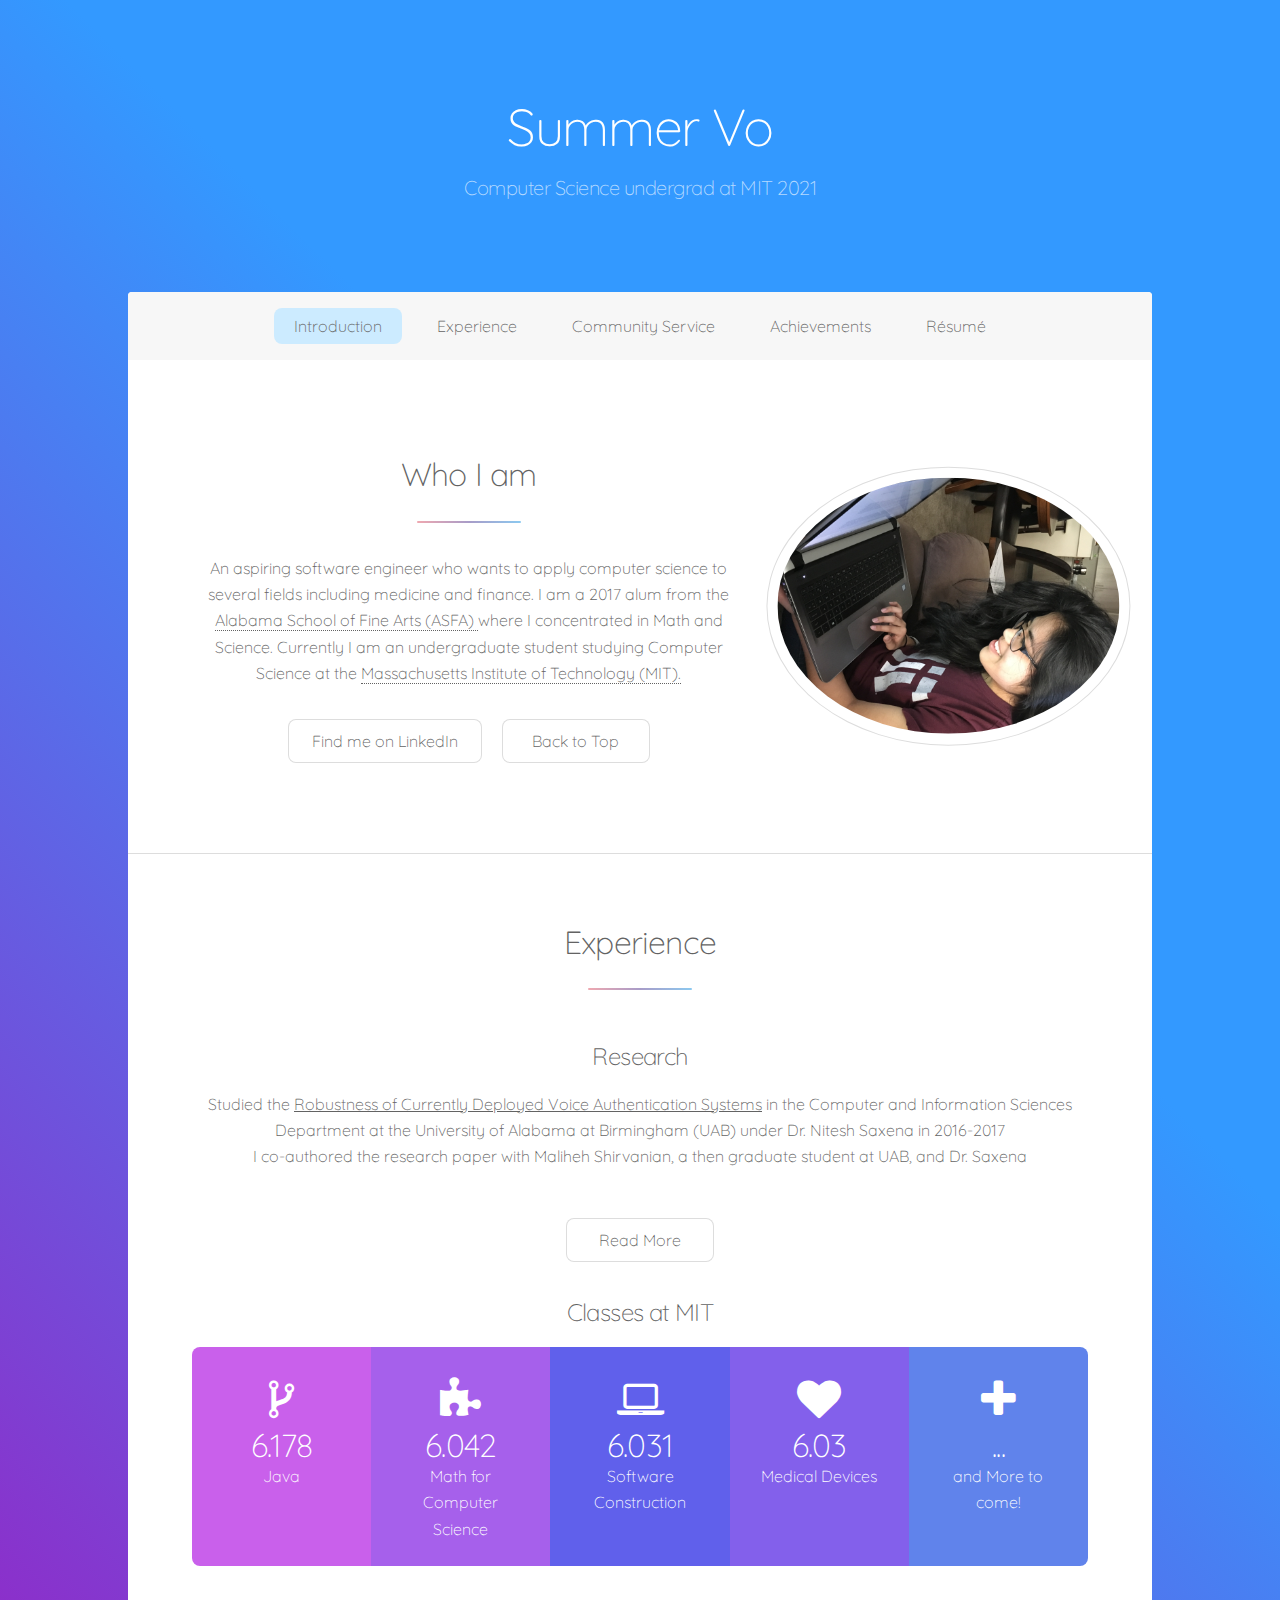
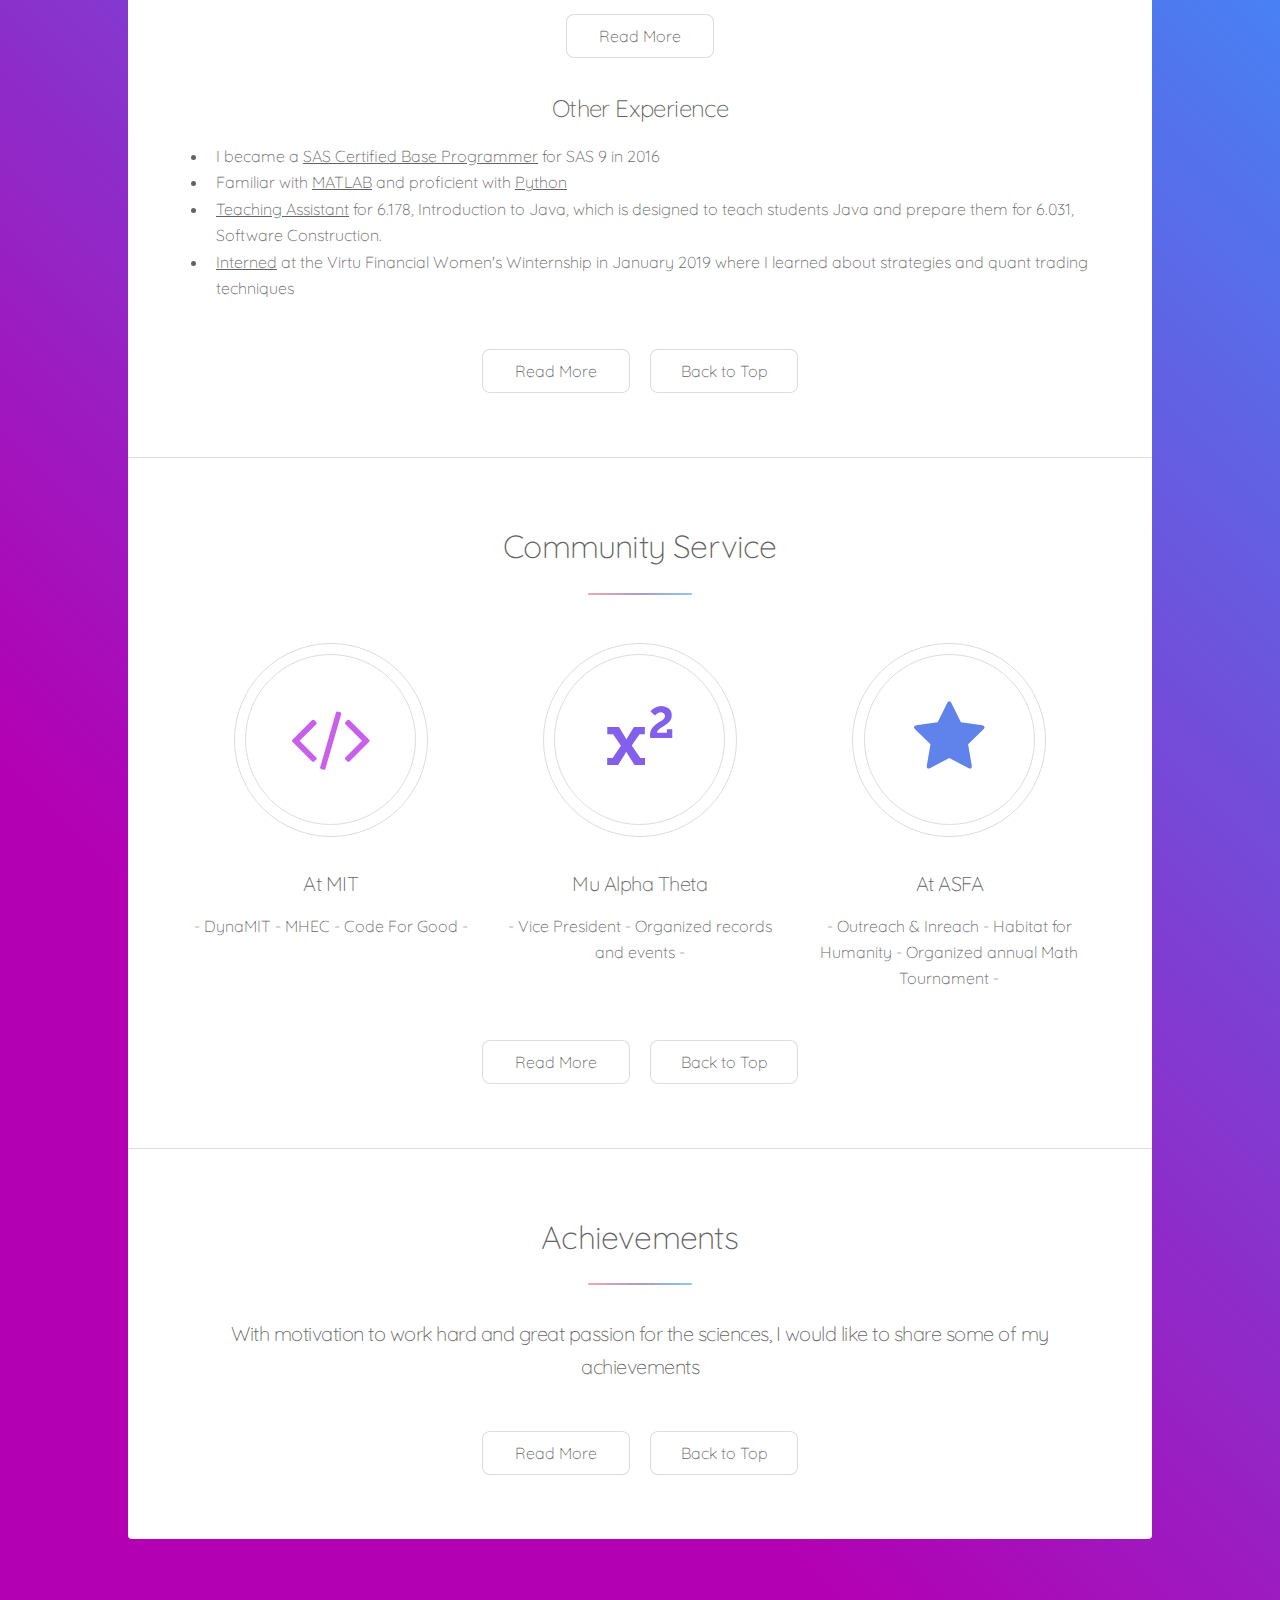
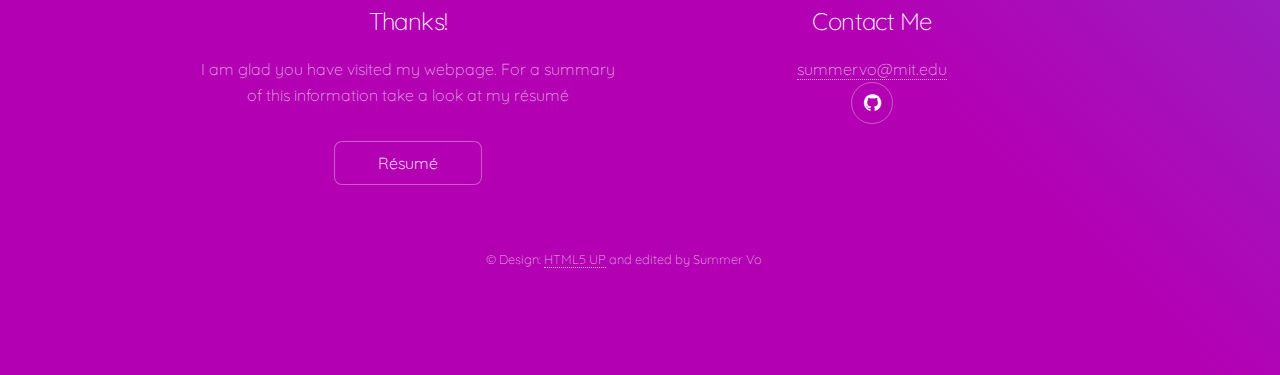
==== index.html @ dd516b75 "Revised resume and website" ====
<!doctype html>
<html>
    <head>
        <!-- Required meta tags -->
        <meta charset="utf-8">
        <meta name="viewport" content="width=device-width, initial-scale=1">

        <!--Font-->
        <link href="https://fonts.googleapis.com/css?family=Quicksand" rel="stylesheet">
        <link rel="stylesheet" type="text/css" href=""> 
        <link rel="stylesheet" href="https://cdnjs.cloudflare.com/ajax/libs/font-awesome/4.7.0/css/font-awesome.min.css">
        <!--Formatting CSS from HTML 5 UP-->
        <link rel="stylesheet" href="main.css" />
        <title>Summer Vo</title>
    </head>
    <body style = "background-color: aliceblue">
        <div align="center" id="wrapper"> 
            <header id="header" class="alt">
                <h1 class="header">Summer Vo</h1>
				<p>
                    Computer Science undergrad at MIT 2021 
                </p>
            </header> 
            <!--Navigation Bar-->
            <nav id="nav">
				<ul>
                    <li>
                        <a href="#intro" class="active">Introduction</a>
                    </li>
                    <li>
                        <a href="#first">Experience</a>
                    </li>
				    <li>
                        <a href="#second">Community Service</a>
                    </li>
				    <li>
                        <a href="#cta">Achievements</a>
                    </li>
                    <li>
                        <a href="SummerVo_Resume.pdf">R&eacute;sum&eacute;</a>
                    </li>
				</ul>
            </nav>
            
            <!--Main--> 
            <div id="main"> 
                <!-- Introduction -->
				<section id="intro" class="main">
                    <div class="spotlight">
                        <div class="content">
                            <header class="major">
								<h2>Who I am</h2>
                            </header>
				            <p>
                                An aspiring software engineer who wants to apply computer science to several fields including medicine and finance. I am a 2017 alum from the <a href="https://asfa.k12.al.us/">Alabama School of Fine Arts (ASFA) </a>where I concentrated in Math and Science. Currently I am an undergraduate student studying Computer Science at the <a href="http://web.mit.edu/">Massachusetts Institute of Technology (MIT). </a></p> 
				                <ul class="actions">
								    <li><a href="https://www.linkedin.com/in/summer-vo" class="button">Find me on LinkedIn</a></li> 
                                    <li><a href="index.html" class="button">Back to Top</a></li>
								</ul>
				        </div>
				    <span class="image"><img src="Profile.JPG" alt="" /></span>
				    </div>
				</section>
                <!--Experience-->
                <section id="first" class="main special">
				    <header class="major">
                        <h2>Experience</h2> 
				    </header> 
                    <h2>Research</h2> 
                    <p>Studied the <u>Robustness of Currently Deployed Voice Authentication Systems</u> in the Computer and Information Sciences Department at the University of Alabama at Birmingham (UAB) under Dr. Nitesh Saxena in 2016-2017
                        <br/>I co-authored the research paper with Maliheh Shirvanian, a then graduate student at UAB, and Dr. Saxena 
                    </p>
                    <footer class="major">
                        <ul class="actions">
                            <li>
                                <a href="http://www.uab.edu/cas/news/faculty/item/6702-spies-research-wins-high-school-student-accolades" class="button">Read More</a>
                            </li> 
                        </ul>
                    </footer>
                    <h2>Classes at MIT</h2>
                    <ul class="statistics">
                        <li class="style1">
                            <span class="icon fa-code-fork"></span>
                            <strong>6.178</strong> Java
						</li>
                        <li class="style2"> 
                            <span class="icon fa-puzzle-piece"></span> 
                            <strong>6.042</strong> Math for Computer Science 
                        </li> 
                        <li class="style4">
                            <span class="icon fa-laptop"></span>
                            <strong>6.031</strong> Software Construction 
                        </li>
                        <li class="style3">
                            <span class="icon fa-heart"></span>
                            <strong>6.03</strong> Medical Devices 
                        </li>
                        <li class="style5">
                            <span class="icon fa-plus"></span>
                            <strong>...</strong> and More to come!
                        </li>
                    </ul>
                    <footer class="major">
                        <ul class="actions">
                            <li><a href="classes.html" class="button">Read More</a></li>
                        </ul>
                    </footer> 
                    <h2>Other Experience</h2>
                    <ul style="text-align: left">
                        <li>I became a <u>SAS Certified Base Programmer</u> for SAS 9 in 2016</li> 
                        <li>Familiar with <u>MATLAB</u> and proficient with <u>Python</u></li> 
                        <li><u>Teaching Assistant</u> for 6.178, Introduction to Java, which is designed to teach students Java and prepare them for 6.031, Software Construction.</li> 
                        <li><u>Interned</u> at the Virtu Financial Women's Winternship in January 2019 where I learned about strategies and quant trading techniques</li>
                    </ul>
                    <footer class="major"> 
                        <ul class = "actions"> 
                            <li><a href="work.html" class = "button">Read More</a>
                            </li>
                            <li><a href="index.html" class = "button">Back to Top</a></li>
                        </ul>
                    </footer>
                </section>
                
                <!--Community Service-->
                <section id="second" class="main special">
				    <header class="major">
                        <h2>Community Service</h2>
                    </header>
                    <ul class="features">
                        <li>
                            <span class="icon major style1 fa-code"></span>
                            <h3>At MIT</h3>
                            <p>- DynaMIT - MHEC - Code For Good -</p>
                        </li>
                        <li>
                            <span class="icon major style3 fa-superscript"></span>
                            <h3>Mu Alpha Theta</h3>
                            <p>- Vice President - Organized records and events -</p>
                        </li>
                        <li>
                            <span class="icon major style5 fa-star"></span>
                            <h3>At ASFA</h3>
                            <p>- Outreach & Inreach - Habitat for Humanity - Organized annual Math Tournament -</p>
                        </li>
                    </ul>
                    <footer class="major">
                        <ul class="actions">
                            <li>
                                <a href="community-service.html" class="button">Read More</a>
                            </li>
                            <li>
                                <a href="index.html" class="button">Back to Top</a>
                            </li>
                        </ul>
                    </footer>
                </section>
                
                <!--Achievements-->
                <section id="cta" class="main special">
				    <header class="major">
                        <h2>Achievements</h2>
                        <p>With motivation to work hard and great passion for the sciences, I would like to share some of my achievements</p>
				    </header>
                    <footer class="major">
                        <ul class="actions">
                            <li>
                                <a href="achievements.html" class="button">Read More</a>
                            </li>
                            <li>
                                <a href="index.html" class="button">Back to Top</a>
                            </li>
                        </ul>
                    </footer>
                </section>
            </div> 
            <!--Footer-->
            <footer id="footer">
				<section>
                    <h2>Thanks!</h2>
						<p>I am glad you have visited my webpage. For a summary of this information take a look at my r&eacute;sum&eacute;</p>
				        <ul class="actions">
				            <li><a href="SummerVo_Resume.pdf" class="button">R&eacute;sum&eacute;</a></li>
				        </ul>
				</section>
				<section>
				    <h2>Contact Me</h2>
				        <a href="mailto: summervo@mit.edu">summervo@mit.edu</a>
				        <ul class="icons">
				            <li>
                                <a href="https://github.com/Svo217A" class="icon fa-github alt"><span class="label">GitHub</span></a>
                            </li>
				        </ul>
				</section>
				<p class="copyright">&copy; Design: <a href="https://html5up.net">HTML5 UP</a> and edited by Summer Vo</p>
            </footer>
        </div>
        
        <!-- Optional JavaScript -->
        <!-- jQuery first, then Popper.js, then Bootstrap JS -->
        <script src="https://code.jquery.com/jquery-3.3.1.slim.min.js" integrity="sha384-q8i/X+965DzO0rT7abK41JStQIAqVgRVzpbzo5smXKp4YfRvH+8abtTE1Pi6jizo" crossorigin="anonymous"></script>
        <script src="https://cdnjs.cloudflare.com/ajax/libs/popper.js/1.14.3/umd/popper.min.js" integrity="sha384-ZMP7rVo3mIykV+2+9J3UJ46jBk0WLaUAdn689aCwoqbBJiSnjAK/l8WvCWPIPm49" crossorigin="anonymous"></script>
        <script src="https://stackpath.bootstrapcdn.com/bootstrap/4.1.1/js/bootstrap.min.js" integrity="sha384-smHYKdLADwkXOn1EmN1qk/HfnUcbVRZyYmZ4qpPea6sjB/pTJ0euyQp0Mk8ck+5T" crossorigin="anonymous"></script>
        
        <script src="js/jquery.min.js"></script>
        <script src="js/jquery.scrollex.min.js"></script>
        <script src="js/jquery.scrolly.min.js"></script>
        <script src="js/skel.min.js"></script>
        <script src="js/util.js"></script>
        <!--[if lte IE 8]><script src="js/ie/respond.min.js">    </script><![endif]-->
        <script src="js/main.js"></script>
        
    </body>
</html>
---- main.css ----
@import url(font-awesome.min.css);
@import "https://fonts.googleapis.com/css?family=Source+Sans+Pro:300,400";

/*
	Stellar by HTML5 UP
	html5up.net | @ajlkn
	Free for personal and commercial use under the CCA 3.0 license (html5up.net/license)
*/

/* Header Design */

    .less_padding 
    {
        line-height: 0; 
    }

/* Reset */

	html, body, div, span, applet, object, iframe, h1, h2, h3, h4, h5, h6, p, blockquote, pre, a, abbr, acronym, address, big, cite, code, del, dfn, em, img, ins, kbd, q, s, samp, small, strike, strong, sub, sup, tt, var, b, u, i, center, dl, dt, dd, ol, ul, li, fieldset, form, label, legend, table, caption, tbody, tfoot, thead, tr, th, td, article, aside, canvas, details, embed, figure, figcaption, footer, header, hgroup, menu, nav, output, ruby, section, summary, time, mark, audio, video {
		margin: 0;
		padding: 0;
		border: 0;
		font-size: 100%;
		font: inherit;
		vertical-align: baseline; 
        font-family: 'Quicksand', sans-serif;
	}

	article, aside, details, figcaption, figure, footer, header, hgroup, menu, nav, section {
		display: block;
	}

	body {
		line-height: 1;
	}

	ol, ul {
		list-style: none;
	}

	blockquote, q {
		quotes: none;
	}

	blockquote:before, blockquote:after, q:before, q:after {
		content: '';
		content: none;
	}

	table {
		border-collapse: collapse;
		border-spacing: 0;
	}

	body {
		-webkit-text-size-adjust: none;
	}

/* Box Model */

	*, *:before, *:after {
		-moz-box-sizing: border-box;
		-webkit-box-sizing: border-box;
		box-sizing: border-box;
	}

/* Grid */

	.row {
		border-bottom: solid 1px transparent;
		-moz-box-sizing: border-box;
		-webkit-box-sizing: border-box;
		box-sizing: border-box;
	}

	.row > * {
		float: left;
		-moz-box-sizing: border-box;
		-webkit-box-sizing: border-box;
		box-sizing: border-box;
	}

	.row:after, .row:before {
		content: '';
		display: block;
		clear: both;
		height: 0;
	}

	.row.uniform > * > :first-child {
		margin-top: 0;
	}

	.row.uniform > * > :last-child {
		margin-bottom: 0;
	}

	.row.\30 \25 > * {
		padding: 0 0 0 0em;
	}

	.row.\30 \25 {
		margin: 0 0 -1px 0em;
	}

	.row.uniform.\30 \25 > * {
		padding: 0em 0 0 0em;
	}

	.row.uniform.\30 \25 {
		margin: 0em 0 -1px 0em;
	}

	.row > * {
		padding: 0 0 0 1.5em;
	}

	.row {
		margin: 0 0 -1px -1.5em;
	}

	.row.uniform > * {
		padding: 1.5em 0 0 1.5em;
	}

	.row.uniform {
		margin: -1.5em 0 -1px -1.5em;
	}

	.row.\32 00\25 > * {
		padding: 0 0 0 3em;
	}

	.row.\32 00\25 {
		margin: 0 0 -1px -3em;
	}

	.row.uniform.\32 00\25 > * {
		padding: 3em 0 0 3em;
	}

	.row.uniform.\32 00\25 {
		margin: -3em 0 -1px -3em;
	}

	.row.\31 50\25 > * {
		padding: 0 0 0 2.25em;
	}

	.row.\31 50\25 {
		margin: 0 0 -1px -2.25em;
	}

	.row.uniform.\31 50\25 > * {
		padding: 2.25em 0 0 2.25em;
	}

	.row.uniform.\31 50\25 {
		margin: -2.25em 0 -1px -2.25em;
	}

	.row.\35 0\25 > * {
		padding: 0 0 0 0.75em;
	}

	.row.\35 0\25 {
		margin: 0 0 -1px -0.75em;
	}

	.row.uniform.\35 0\25 > * {
		padding: 0.75em 0 0 0.75em;
	}

	.row.uniform.\35 0\25 {
		margin: -0.75em 0 -1px -0.75em;
	}

	.row.\32 5\25 > * {
		padding: 0 0 0 0.375em;
	}

	.row.\32 5\25 {
		margin: 0 0 -1px -0.375em;
	}

	.row.uniform.\32 5\25 > * {
		padding: 0.375em 0 0 0.375em;
	}

	.row.uniform.\32 5\25 {
		margin: -0.375em 0 -1px -0.375em;
	}

	.\31 2u, .\31 2u\24 {
		width: 100%;
		clear: none;
		margin-left: 0;
	}

	.\31 1u, .\31 1u\24 {
		width: 91.6666666667%;
		clear: none;
		margin-left: 0;
	}

	.\31 0u, .\31 0u\24 {
		width: 83.3333333333%;
		clear: none;
		margin-left: 0;
	}

	.\39 u, .\39 u\24 {
		width: 75%;
		clear: none;
		margin-left: 0;
	}

	.\38 u, .\38 u\24 {
		width: 66.6666666667%;
		clear: none;
		margin-left: 0;
	}

	.\37 u, .\37 u\24 {
		width: 58.3333333333%;
		clear: none;
		margin-left: 0;
	}

	.\36 u, .\36 u\24 {
		width: 50%;
		clear: none;
		margin-left: 0;
	}

	.\35 u, .\35 u\24 {
		width: 41.6666666667%;
		clear: none;
		margin-left: 0;
	}

	.\34 u, .\34 u\24 {
		width: 33.3333333333%;
		clear: none;
		margin-left: 0;
	}

	.\33 u, .\33 u\24 {
		width: 25%;
		clear: none;
		margin-left: 0;
	}

	.\32 u, .\32 u\24 {
		width: 16.6666666667%;
		clear: none;
		margin-left: 0;
	}

	.\31 u, .\31 u\24 {
		width: 8.3333333333%;
		clear: none;
		margin-left: 0;
	}

	.\31 2u\24 + *,
	.\31 1u\24 + *,
	.\31 0u\24 + *,
	.\39 u\24 + *,
	.\38 u\24 + *,
	.\37 u\24 + *,
	.\36 u\24 + *,
	.\35 u\24 + *,
	.\34 u\24 + *,
	.\33 u\24 + *,
	.\32 u\24 + *,
	.\31 u\24 + * {
		clear: left;
	}

	.\-11u {
		margin-left: 91.66667%;
	}

	.\-10u {
		margin-left: 83.33333%;
	}

	.\-9u {
		margin-left: 75%;
	}

	.\-8u {
		margin-left: 66.66667%;
	}

	.\-7u {
		margin-left: 58.33333%;
	}

	.\-6u {
		margin-left: 50%;
	}

	.\-5u {
		margin-left: 41.66667%;
	}

	.\-4u {
		margin-left: 33.33333%;
	}

	.\-3u {
		margin-left: 25%;
	}

	.\-2u {
		margin-left: 16.66667%;
	}

	.\-1u {
		margin-left: 8.33333%;
	}

	@media screen and (max-width: 1680px) {

		.row > * {
			padding: 0 0 0 1.5em;
		}

		.row {
			margin: 0 0 -1px -1.5em;
		}

		.row.uniform > * {
			padding: 1.5em 0 0 1.5em;
		}

		.row.uniform {
			margin: -1.5em 0 -1px -1.5em;
		}

		.row.\32 00\25 > * {
			padding: 0 0 0 3em;
		}

		.row.\32 00\25 {
			margin: 0 0 -1px -3em;
		}

		.row.uniform.\32 00\25 > * {
			padding: 3em 0 0 3em;
		}

		.row.uniform.\32 00\25 {
			margin: -3em 0 -1px -3em;
		}

		.row.\31 50\25 > * {
			padding: 0 0 0 2.25em;
		}

		.row.\31 50\25 {
			margin: 0 0 -1px -2.25em;
		}

		.row.uniform.\31 50\25 > * {
			padding: 2.25em 0 0 2.25em;
		}

		.row.uniform.\31 50\25 {
			margin: -2.25em 0 -1px -2.25em;
		}

		.row.\35 0\25 > * {
			padding: 0 0 0 0.75em;
		}

		.row.\35 0\25 {
			margin: 0 0 -1px -0.75em;
		}

		.row.uniform.\35 0\25 > * {
			padding: 0.75em 0 0 0.75em;
		}

		.row.uniform.\35 0\25 {
			margin: -0.75em 0 -1px -0.75em;
		}

		.row.\32 5\25 > * {
			padding: 0 0 0 0.375em;
		}

		.row.\32 5\25 {
			margin: 0 0 -1px -0.375em;
		}

		.row.uniform.\32 5\25 > * {
			padding: 0.375em 0 0 0.375em;
		}

		.row.uniform.\32 5\25 {
			margin: -0.375em 0 -1px -0.375em;
		}

		.\31 2u\28xlarge\29, .\31 2u\24\28xlarge\29 {
			width: 100%;
			clear: none;
			margin-left: 0;
		}

		.\31 1u\28xlarge\29, .\31 1u\24\28xlarge\29 {
			width: 91.6666666667%;
			clear: none;
			margin-left: 0;
		}

		.\31 0u\28xlarge\29, .\31 0u\24\28xlarge\29 {
			width: 83.3333333333%;
			clear: none;
			margin-left: 0;
		}

		.\39 u\28xlarge\29, .\39 u\24\28xlarge\29 {
			width: 75%;
			clear: none;
			margin-left: 0;
		}

		.\38 u\28xlarge\29, .\38 u\24\28xlarge\29 {
			width: 66.6666666667%;
			clear: none;
			margin-left: 0;
		}

		.\37 u\28xlarge\29, .\37 u\24\28xlarge\29 {
			width: 58.3333333333%;
			clear: none;
			margin-left: 0;
		}

		.\36 u\28xlarge\29, .\36 u\24\28xlarge\29 {
			width: 50%;
			clear: none;
			margin-left: 0;
		}

		.\35 u\28xlarge\29, .\35 u\24\28xlarge\29 {
			width: 41.6666666667%;
			clear: none;
			margin-left: 0;
		}

		.\34 u\28xlarge\29, .\34 u\24\28xlarge\29 {
			width: 33.3333333333%;
			clear: none;
			margin-left: 0;
		}

		.\33 u\28xlarge\29, .\33 u\24\28xlarge\29 {
			width: 25%;
			clear: none;
			margin-left: 0;
		}

		.\32 u\28xlarge\29, .\32 u\24\28xlarge\29 {
			width: 16.6666666667%;
			clear: none;
			margin-left: 0;
		}

		.\31 u\28xlarge\29, .\31 u\24\28xlarge\29 {
			width: 8.3333333333%;
			clear: none;
			margin-left: 0;
		}

		.\31 2u\24\28xlarge\29 + *,
		.\31 1u\24\28xlarge\29 + *,
		.\31 0u\24\28xlarge\29 + *,
		.\39 u\24\28xlarge\29 + *,
		.\38 u\24\28xlarge\29 + *,
		.\37 u\24\28xlarge\29 + *,
		.\36 u\24\28xlarge\29 + *,
		.\35 u\24\28xlarge\29 + *,
		.\34 u\24\28xlarge\29 + *,
		.\33 u\24\28xlarge\29 + *,
		.\32 u\24\28xlarge\29 + *,
		.\31 u\24\28xlarge\29 + * {
			clear: left;
		}

		.\-11u\28xlarge\29 {
			margin-left: 91.66667%;
		}

		.\-10u\28xlarge\29 {
			margin-left: 83.33333%;
		}

		.\-9u\28xlarge\29 {
			margin-left: 75%;
		}

		.\-8u\28xlarge\29 {
			margin-left: 66.66667%;
		}

		.\-7u\28xlarge\29 {
			margin-left: 58.33333%;
		}

		.\-6u\28xlarge\29 {
			margin-left: 50%;
		}

		.\-5u\28xlarge\29 {
			margin-left: 41.66667%;
		}

		.\-4u\28xlarge\29 {
			margin-left: 33.33333%;
		}

		.\-3u\28xlarge\29 {
			margin-left: 25%;
		}

		.\-2u\28xlarge\29 {
			margin-left: 16.66667%;
		}

		.\-1u\28xlarge\29 {
			margin-left: 8.33333%;
		}

	}

	@media screen and (max-width: 1280px) {

		.row > * {
			padding: 0 0 0 1.5em;
		}

		.row {
			margin: 0 0 -1px -1.5em;
		}

		.row.uniform > * {
			padding: 1.5em 0 0 1.5em;
		}

		.row.uniform {
			margin: -1.5em 0 -1px -1.5em;
		}

		.row.\32 00\25 > * {
			padding: 0 0 0 3em;
		}

		.row.\32 00\25 {
			margin: 0 0 -1px -3em;
		}

		.row.uniform.\32 00\25 > * {
			padding: 3em 0 0 3em;
		}

		.row.uniform.\32 00\25 {
			margin: -3em 0 -1px -3em;
		}

		.row.\31 50\25 > * {
			padding: 0 0 0 2.25em;
		}

		.row.\31 50\25 {
			margin: 0 0 -1px -2.25em;
		}

		.row.uniform.\31 50\25 > * {
			padding: 2.25em 0 0 2.25em;
		}

		.row.uniform.\31 50\25 {
			margin: -2.25em 0 -1px -2.25em;
		}

		.row.\35 0\25 > * {
			padding: 0 0 0 0.75em;
		}

		.row.\35 0\25 {
			margin: 0 0 -1px -0.75em;
		}

		.row.uniform.\35 0\25 > * {
			padding: 0.75em 0 0 0.75em;
		}

		.row.uniform.\35 0\25 {
			margin: -0.75em 0 -1px -0.75em;
		}

		.row.\32 5\25 > * {
			padding: 0 0 0 0.375em;
		}

		.row.\32 5\25 {
			margin: 0 0 -1px -0.375em;
		}

		.row.uniform.\32 5\25 > * {
			padding: 0.375em 0 0 0.375em;
		}

		.row.uniform.\32 5\25 {
			margin: -0.375em 0 -1px -0.375em;
		}

		.\31 2u\28large\29, .\31 2u\24\28large\29 {
			width: 100%;
			clear: none;
			margin-left: 0;
		}

		.\31 1u\28large\29, .\31 1u\24\28large\29 {
			width: 91.6666666667%;
			clear: none;
			margin-left: 0;
		}

		.\31 0u\28large\29, .\31 0u\24\28large\29 {
			width: 83.3333333333%;
			clear: none;
			margin-left: 0;
		}

		.\39 u\28large\29, .\39 u\24\28large\29 {
			width: 75%;
			clear: none;
			margin-left: 0;
		}

		.\38 u\28large\29, .\38 u\24\28large\29 {
			width: 66.6666666667%;
			clear: none;
			margin-left: 0;
		}

		.\37 u\28large\29, .\37 u\24\28large\29 {
			width: 58.3333333333%;
			clear: none;
			margin-left: 0;
		}

		.\36 u\28large\29, .\36 u\24\28large\29 {
			width: 50%;
			clear: none;
			margin-left: 0;
		}

		.\35 u\28large\29, .\35 u\24\28large\29 {
			width: 41.6666666667%;
			clear: none;
			margin-left: 0;
		}

		.\34 u\28large\29, .\34 u\24\28large\29 {
			width: 33.3333333333%;
			clear: none;
			margin-left: 0;
		}

		.\33 u\28large\29, .\33 u\24\28large\29 {
			width: 25%;
			clear: none;
			margin-left: 0;
		}

		.\32 u\28large\29, .\32 u\24\28large\29 {
			width: 16.6666666667%;
			clear: none;
			margin-left: 0;
		}

		.\31 u\28large\29, .\31 u\24\28large\29 {
			width: 8.3333333333%;
			clear: none;
			margin-left: 0;
		}

		.\31 2u\24\28large\29 + *,
		.\31 1u\24\28large\29 + *,
		.\31 0u\24\28large\29 + *,
		.\39 u\24\28large\29 + *,
		.\38 u\24\28large\29 + *,
		.\37 u\24\28large\29 + *,
		.\36 u\24\28large\29 + *,
		.\35 u\24\28large\29 + *,
		.\34 u\24\28large\29 + *,
		.\33 u\24\28large\29 + *,
		.\32 u\24\28large\29 + *,
		.\31 u\24\28large\29 + * {
			clear: left;
		}

		.\-11u\28large\29 {
			margin-left: 91.66667%;
		}

		.\-10u\28large\29 {
			margin-left: 83.33333%;
		}

		.\-9u\28large\29 {
			margin-left: 75%;
		}

		.\-8u\28large\29 {
			margin-left: 66.66667%;
		}

		.\-7u\28large\29 {
			margin-left: 58.33333%;
		}

		.\-6u\28large\29 {
			margin-left: 50%;
		}

		.\-5u\28large\29 {
			margin-left: 41.66667%;
		}

		.\-4u\28large\29 {
			margin-left: 33.33333%;
		}

		.\-3u\28large\29 {
			margin-left: 25%;
		}

		.\-2u\28large\29 {
			margin-left: 16.66667%;
		}

		.\-1u\28large\29 {
			margin-left: 8.33333%;
		}

	}

	@media screen and (max-width: 980px) {

		.row > * {
			padding: 0 0 0 1.5em;
		}

		.row {
			margin: 0 0 -1px -1.5em;
		}

		.row.uniform > * {
			padding: 1.5em 0 0 1.5em;
		}

		.row.uniform {
			margin: -1.5em 0 -1px -1.5em;
		}

		.row.\32 00\25 > * {
			padding: 0 0 0 3em;
		}

		.row.\32 00\25 {
			margin: 0 0 -1px -3em;
		}

		.row.uniform.\32 00\25 > * {
			padding: 3em 0 0 3em;
		}

		.row.uniform.\32 00\25 {
			margin: -3em 0 -1px -3em;
		}

		.row.\31 50\25 > * {
			padding: 0 0 0 2.25em;
		}

		.row.\31 50\25 {
			margin: 0 0 -1px -2.25em;
		}

		.row.uniform.\31 50\25 > * {
			padding: 2.25em 0 0 2.25em;
		}

		.row.uniform.\31 50\25 {
			margin: -2.25em 0 -1px -2.25em;
		}

		.row.\35 0\25 > * {
			padding: 0 0 0 0.75em;
		}

		.row.\35 0\25 {
			margin: 0 0 -1px -0.75em;
		}

		.row.uniform.\35 0\25 > * {
			padding: 0.75em 0 0 0.75em;
		}

		.row.uniform.\35 0\25 {
			margin: -0.75em 0 -1px -0.75em;
		}

		.row.\32 5\25 > * {
			padding: 0 0 0 0.375em;
		}

		.row.\32 5\25 {
			margin: 0 0 -1px -0.375em;
		}

		.row.uniform.\32 5\25 > * {
			padding: 0.375em 0 0 0.375em;
		}

		.row.uniform.\32 5\25 {
			margin: -0.375em 0 -1px -0.375em;
		}

		.\31 2u\28medium\29, .\31 2u\24\28medium\29 {
			width: 100%;
			clear: none;
			margin-left: 0;
		}

		.\31 1u\28medium\29, .\31 1u\24\28medium\29 {
			width: 91.6666666667%;
			clear: none;
			margin-left: 0;
		}

		.\31 0u\28medium\29, .\31 0u\24\28medium\29 {
			width: 83.3333333333%;
			clear: none;
			margin-left: 0;
		}

		.\39 u\28medium\29, .\39 u\24\28medium\29 {
			width: 75%;
			clear: none;
			margin-left: 0;
		}

		.\38 u\28medium\29, .\38 u\24\28medium\29 {
			width: 66.6666666667%;
			clear: none;
			margin-left: 0;
		}

		.\37 u\28medium\29, .\37 u\24\28medium\29 {
			width: 58.3333333333%;
			clear: none;
			margin-left: 0;
		}

		.\36 u\28medium\29, .\36 u\24\28medium\29 {
			width: 50%;
			clear: none;
			margin-left: 0;
		}

		.\35 u\28medium\29, .\35 u\24\28medium\29 {
			width: 41.6666666667%;
			clear: none;
			margin-left: 0;
		}

		.\34 u\28medium\29, .\34 u\24\28medium\29 {
			width: 33.3333333333%;
			clear: none;
			margin-left: 0;
		}

		.\33 u\28medium\29, .\33 u\24\28medium\29 {
			width: 25%;
			clear: none;
			margin-left: 0;
		}

		.\32 u\28medium\29, .\32 u\24\28medium\29 {
			width: 16.6666666667%;
			clear: none;
			margin-left: 0;
		}

		.\31 u\28medium\29, .\31 u\24\28medium\29 {
			width: 8.3333333333%;
			clear: none;
			margin-left: 0;
		}

		.\31 2u\24\28medium\29 + *,
		.\31 1u\24\28medium\29 + *,
		.\31 0u\24\28medium\29 + *,
		.\39 u\24\28medium\29 + *,
		.\38 u\24\28medium\29 + *,
		.\37 u\24\28medium\29 + *,
		.\36 u\24\28medium\29 + *,
		.\35 u\24\28medium\29 + *,
		.\34 u\24\28medium\29 + *,
		.\33 u\24\28medium\29 + *,
		.\32 u\24\28medium\29 + *,
		.\31 u\24\28medium\29 + * {
			clear: left;
		}

		.\-11u\28medium\29 {
			margin-left: 91.66667%;
		}

		.\-10u\28medium\29 {
			margin-left: 83.33333%;
		}

		.\-9u\28medium\29 {
			margin-left: 75%;
		}

		.\-8u\28medium\29 {
			margin-left: 66.66667%;
		}

		.\-7u\28medium\29 {
			margin-left: 58.33333%;
		}

		.\-6u\28medium\29 {
			margin-left: 50%;
		}

		.\-5u\28medium\29 {
			margin-left: 41.66667%;
		}

		.\-4u\28medium\29 {
			margin-left: 33.33333%;
		}

		.\-3u\28medium\29 {
			margin-left: 25%;
		}

		.\-2u\28medium\29 {
			margin-left: 16.66667%;
		}

		.\-1u\28medium\29 {
			margin-left: 8.33333%;
		}

	}

	@media screen and (max-width: 736px) {

		.row > * {
			padding: 0 0 0 1em;
		}

		.row {
			margin: 0 0 -1px -1em;
		}

		.row.uniform > * {
			padding: 1em 0 0 1em;
		}

		.row.uniform {
			margin: -1em 0 -1px -1em;
		}

		.row.\32 00\25 > * {
			padding: 0 0 0 2em;
		}

		.row.\32 00\25 {
			margin: 0 0 -1px -2em;
		}

		.row.uniform.\32 00\25 > * {
			padding: 2em 0 0 2em;
		}

		.row.uniform.\32 00\25 {
			margin: -2em 0 -1px -2em;
		}

		.row.\31 50\25 > * {
			padding: 0 0 0 1.5em;
		}

		.row.\31 50\25 {
			margin: 0 0 -1px -1.5em;
		}

		.row.uniform.\31 50\25 > * {
			padding: 1.5em 0 0 1.5em;
		}

		.row.uniform.\31 50\25 {
			margin: -1.5em 0 -1px -1.5em;
		}

		.row.\35 0\25 > * {
			padding: 0 0 0 0.5em;
		}

		.row.\35 0\25 {
			margin: 0 0 -1px -0.5em;
		}

		.row.uniform.\35 0\25 > * {
			padding: 0.5em 0 0 0.5em;
		}

		.row.uniform.\35 0\25 {
			margin: -0.5em 0 -1px -0.5em;
		}

		.row.\32 5\25 > * {
			padding: 0 0 0 0.25em;
		}

		.row.\32 5\25 {
			margin: 0 0 -1px -0.25em;
		}

		.row.uniform.\32 5\25 > * {
			padding: 0.25em 0 0 0.25em;
		}

		.row.uniform.\32 5\25 {
			margin: -0.25em 0 -1px -0.25em;
		}

		.\31 2u\28small\29, .\31 2u\24\28small\29 {
			width: 100%;
			clear: none;
			margin-left: 0;
		}

		.\31 1u\28small\29, .\31 1u\24\28small\29 {
			width: 91.6666666667%;
			clear: none;
			margin-left: 0;
		}

		.\31 0u\28small\29, .\31 0u\24\28small\29 {
			width: 83.3333333333%;
			clear: none;
			margin-left: 0;
		}

		.\39 u\28small\29, .\39 u\24\28small\29 {
			width: 75%;
			clear: none;
			margin-left: 0;
		}

		.\38 u\28small\29, .\38 u\24\28small\29 {
			width: 66.6666666667%;
			clear: none;
			margin-left: 0;
		}

		.\37 u\28small\29, .\37 u\24\28small\29 {
			width: 58.3333333333%;
			clear: none;
			margin-left: 0;
		}

		.\36 u\28small\29, .\36 u\24\28small\29 {
			width: 50%;
			clear: none;
			margin-left: 0;
		}

		.\35 u\28small\29, .\35 u\24\28small\29 {
			width: 41.6666666667%;
			clear: none;
			margin-left: 0;
		}

		.\34 u\28small\29, .\34 u\24\28small\29 {
			width: 33.3333333333%;
			clear: none;
			margin-left: 0;
		}

		.\33 u\28small\29, .\33 u\24\28small\29 {
			width: 25%;
			clear: none;
			margin-left: 0;
		}

		.\32 u\28small\29, .\32 u\24\28small\29 {
			width: 16.6666666667%;
			clear: none;
			margin-left: 0;
		}

		.\31 u\28small\29, .\31 u\24\28small\29 {
			width: 8.3333333333%;
			clear: none;
			margin-left: 0;
		}

		.\31 2u\24\28small\29 + *,
		.\31 1u\24\28small\29 + *,
		.\31 0u\24\28small\29 + *,
		.\39 u\24\28small\29 + *,
		.\38 u\24\28small\29 + *,
		.\37 u\24\28small\29 + *,
		.\36 u\24\28small\29 + *,
		.\35 u\24\28small\29 + *,
		.\34 u\24\28small\29 + *,
		.\33 u\24\28small\29 + *,
		.\32 u\24\28small\29 + *,
		.\31 u\24\28small\29 + * {
			clear: left;
		}

		.\-11u\28small\29 {
			margin-left: 91.66667%;
		}

		.\-10u\28small\29 {
			margin-left: 83.33333%;
		}

		.\-9u\28small\29 {
			margin-left: 75%;
		}

		.\-8u\28small\29 {
			margin-left: 66.66667%;
		}

		.\-7u\28small\29 {
			margin-left: 58.33333%;
		}

		.\-6u\28small\29 {
			margin-left: 50%;
		}

		.\-5u\28small\29 {
			margin-left: 41.66667%;
		}

		.\-4u\28small\29 {
			margin-left: 33.33333%;
		}

		.\-3u\28small\29 {
			margin-left: 25%;
		}

		.\-2u\28small\29 {
			margin-left: 16.66667%;
		}

		.\-1u\28small\29 {
			margin-left: 8.33333%;
		}

	}

	@media screen and (max-width: 480px) {

		.row > * {
			padding: 0 0 0 1em;
		}

		.row {
			margin: 0 0 -1px -1em;
		}

		.row.uniform > * {
			padding: 1em 0 0 1em;
		}

		.row.uniform {
			margin: -1em 0 -1px -1em;
		}

		.row.\32 00\25 > * {
			padding: 0 0 0 2em;
		}

		.row.\32 00\25 {
			margin: 0 0 -1px -2em;
		}

		.row.uniform.\32 00\25 > * {
			padding: 2em 0 0 2em;
		}

		.row.uniform.\32 00\25 {
			margin: -2em 0 -1px -2em;
		}

		.row.\31 50\25 > * {
			padding: 0 0 0 1.5em;
		}

		.row.\31 50\25 {
			margin: 0 0 -1px -1.5em;
		}

		.row.uniform.\31 50\25 > * {
			padding: 1.5em 0 0 1.5em;
		}

		.row.uniform.\31 50\25 {
			margin: -1.5em 0 -1px -1.5em;
		}

		.row.\35 0\25 > * {
			padding: 0 0 0 0.5em;
		}

		.row.\35 0\25 {
			margin: 0 0 -1px -0.5em;
		}

		.row.uniform.\35 0\25 > * {
			padding: 0.5em 0 0 0.5em;
		}

		.row.uniform.\35 0\25 {
			margin: -0.5em 0 -1px -0.5em;
		}

		.row.\32 5\25 > * {
			padding: 0 0 0 0.25em;
		}

		.row.\32 5\25 {
			margin: 0 0 -1px -0.25em;
		}

		.row.uniform.\32 5\25 > * {
			padding: 0.25em 0 0 0.25em;
		}

		.row.uniform.\32 5\25 {
			margin: -0.25em 0 -1px -0.25em;
		}

		.\31 2u\28xsmall\29, .\31 2u\24\28xsmall\29 {
			width: 100%;
			clear: none;
			margin-left: 0;
		}

		.\31 1u\28xsmall\29, .\31 1u\24\28xsmall\29 {
			width: 91.6666666667%;
			clear: none;
			margin-left: 0;
		}

		.\31 0u\28xsmall\29, .\31 0u\24\28xsmall\29 {
			width: 83.3333333333%;
			clear: none;
			margin-left: 0;
		}

		.\39 u\28xsmall\29, .\39 u\24\28xsmall\29 {
			width: 75%;
			clear: none;
			margin-left: 0;
		}

		.\38 u\28xsmall\29, .\38 u\24\28xsmall\29 {
			width: 66.6666666667%;
			clear: none;
			margin-left: 0;
		}

		.\37 u\28xsmall\29, .\37 u\24\28xsmall\29 {
			width: 58.3333333333%;
			clear: none;
			margin-left: 0;
		}

		.\36 u\28xsmall\29, .\36 u\24\28xsmall\29 {
			width: 50%;
			clear: none;
			margin-left: 0;
		}

		.\35 u\28xsmall\29, .\35 u\24\28xsmall\29 {
			width: 41.6666666667%;
			clear: none;
			margin-left: 0;
		}

		.\34 u\28xsmall\29, .\34 u\24\28xsmall\29 {
			width: 33.3333333333%;
			clear: none;
			margin-left: 0;
		}

		.\33 u\28xsmall\29, .\33 u\24\28xsmall\29 {
			width: 25%;
			clear: none;
			margin-left: 0;
		}

		.\32 u\28xsmall\29, .\32 u\24\28xsmall\29 {
			width: 16.6666666667%;
			clear: none;
			margin-left: 0;
		}

		.\31 u\28xsmall\29, .\31 u\24\28xsmall\29 {
			width: 8.3333333333%;
			clear: none;
			margin-left: 0;
		}

		.\31 2u\24\28xsmall\29 + *,
		.\31 1u\24\28xsmall\29 + *,
		.\31 0u\24\28xsmall\29 + *,
		.\39 u\24\28xsmall\29 + *,
		.\38 u\24\28xsmall\29 + *,
		.\37 u\24\28xsmall\29 + *,
		.\36 u\24\28xsmall\29 + *,
		.\35 u\24\28xsmall\29 + *,
		.\34 u\24\28xsmall\29 + *,
		.\33 u\24\28xsmall\29 + *,
		.\32 u\24\28xsmall\29 + *,
		.\31 u\24\28xsmall\29 + * {
			clear: left;
		}

		.\-11u\28xsmall\29 {
			margin-left: 91.66667%;
		}

		.\-10u\28xsmall\29 {
			margin-left: 83.33333%;
		}

		.\-9u\28xsmall\29 {
			margin-left: 75%;
		}

		.\-8u\28xsmall\29 {
			margin-left: 66.66667%;
		}

		.\-7u\28xsmall\29 {
			margin-left: 58.33333%;
		}

		.\-6u\28xsmall\29 {
			margin-left: 50%;
		}

		.\-5u\28xsmall\29 {
			margin-left: 41.66667%;
		}

		.\-4u\28xsmall\29 {
			margin-left: 33.33333%;
		}

		.\-3u\28xsmall\29 {
			margin-left: 25%;
		}

		.\-2u\28xsmall\29 {
			margin-left: 16.66667%;
		}

		.\-1u\28xsmall\29 {
			margin-left: 8.33333%;
		}

	}

	@media screen and (max-width: 360px) {

		.row > * {
			padding: 0 0 0 1em;
		}

		.row {
			margin: 0 0 -1px -1em;
		}

		.row.uniform > * {
			padding: 1em 0 0 1em;
		}

		.row.uniform {
			margin: -1em 0 -1px -1em;
		}

		.row.\32 00\25 > * {
			padding: 0 0 0 2em;
		}

		.row.\32 00\25 {
			margin: 0 0 -1px -2em;
		}

		.row.uniform.\32 00\25 > * {
			padding: 2em 0 0 2em;
		}

		.row.uniform.\32 00\25 {
			margin: -2em 0 -1px -2em;
		}

		.row.\31 50\25 > * {
			padding: 0 0 0 1.5em;
		}

		.row.\31 50\25 {
			margin: 0 0 -1px -1.5em;
		}

		.row.uniform.\31 50\25 > * {
			padding: 1.5em 0 0 1.5em;
		}

		.row.uniform.\31 50\25 {
			margin: -1.5em 0 -1px -1.5em;
		}

		.row.\35 0\25 > * {
			padding: 0 0 0 0.5em;
		}

		.row.\35 0\25 {
			margin: 0 0 -1px -0.5em;
		}

		.row.uniform.\35 0\25 > * {
			padding: 0.5em 0 0 0.5em;
		}

		.row.uniform.\35 0\25 {
			margin: -0.5em 0 -1px -0.5em;
		}

		.row.\32 5\25 > * {
			padding: 0 0 0 0.25em;
		}

		.row.\32 5\25 {
			margin: 0 0 -1px -0.25em;
		}

		.row.uniform.\32 5\25 > * {
			padding: 0.25em 0 0 0.25em;
		}

		.row.uniform.\32 5\25 {
			margin: -0.25em 0 -1px -0.25em;
		}

		.\31 2u\28xxsmall\29, .\31 2u\24\28xxsmall\29 {
			width: 100%;
			clear: none;
			margin-left: 0;
		}

		.\31 1u\28xxsmall\29, .\31 1u\24\28xxsmall\29 {
			width: 91.6666666667%;
			clear: none;
			margin-left: 0;
		}

		.\31 0u\28xxsmall\29, .\31 0u\24\28xxsmall\29 {
			width: 83.3333333333%;
			clear: none;
			margin-left: 0;
		}

		.\39 u\28xxsmall\29, .\39 u\24\28xxsmall\29 {
			width: 75%;
			clear: none;
			margin-left: 0;
		}

		.\38 u\28xxsmall\29, .\38 u\24\28xxsmall\29 {
			width: 66.6666666667%;
			clear: none;
			margin-left: 0;
		}

		.\37 u\28xxsmall\29, .\37 u\24\28xxsmall\29 {
			width: 58.3333333333%;
			clear: none;
			margin-left: 0;
		}

		.\36 u\28xxsmall\29, .\36 u\24\28xxsmall\29 {
			width: 50%;
			clear: none;
			margin-left: 0;
		}

		.\35 u\28xxsmall\29, .\35 u\24\28xxsmall\29 {
			width: 41.6666666667%;
			clear: none;
			margin-left: 0;
		}

		.\34 u\28xxsmall\29, .\34 u\24\28xxsmall\29 {
			width: 33.3333333333%;
			clear: none;
			margin-left: 0;
		}

		.\33 u\28xxsmall\29, .\33 u\24\28xxsmall\29 {
			width: 25%;
			clear: none;
			margin-left: 0;
		}

		.\32 u\28xxsmall\29, .\32 u\24\28xxsmall\29 {
			width: 16.6666666667%;
			clear: none;
			margin-left: 0;
		}

		.\31 u\28xxsmall\29, .\31 u\24\28xxsmall\29 {
			width: 8.3333333333%;
			clear: none;
			margin-left: 0;
		}

		.\31 2u\24\28xxsmall\29 + *,
		.\31 1u\24\28xxsmall\29 + *,
		.\31 0u\24\28xxsmall\29 + *,
		.\39 u\24\28xxsmall\29 + *,
		.\38 u\24\28xxsmall\29 + *,
		.\37 u\24\28xxsmall\29 + *,
		.\36 u\24\28xxsmall\29 + *,
		.\35 u\24\28xxsmall\29 + *,
		.\34 u\24\28xxsmall\29 + *,
		.\33 u\24\28xxsmall\29 + *,
		.\32 u\24\28xxsmall\29 + *,
		.\31 u\24\28xxsmall\29 + * {
			clear: left;
		}

		.\-11u\28xxsmall\29 {
			margin-left: 91.66667%;
		}

		.\-10u\28xxsmall\29 {
			margin-left: 83.33333%;
		}

		.\-9u\28xxsmall\29 {
			margin-left: 75%;
		}

		.\-8u\28xxsmall\29 {
			margin-left: 66.66667%;
		}

		.\-7u\28xxsmall\29 {
			margin-left: 58.33333%;
		}

		.\-6u\28xxsmall\29 {
			margin-left: 50%;
		}

		.\-5u\28xxsmall\29 {
			margin-left: 41.66667%;
		}

		.\-4u\28xxsmall\29 {
			margin-left: 33.33333%;
		}

		.\-3u\28xxsmall\29 {
			margin-left: 25%;
		}

		.\-2u\28xxsmall\29 {
			margin-left: 16.66667%;
		}

		.\-1u\28xxsmall\29 {
			margin-left: 8.33333%;
		}

	}

/* Basic */

	@-ms-viewport {
		width: device-width;
	}

	body {
		-ms-overflow-style: scrollbar;
	}

	@media screen and (max-width: 480px) {

		html, body {
			min-width: 320px;
		}

	}

	body {
		background-image: url("images/overlay.png"), -moz-linear-gradient(45deg, #b300b3 25%, #3399ff 75%);
		background-image: url("images/overlay.png"), -webkit-linear-gradient(45deg, #b300b3 25%, #3399ff 75%);
		background-image: url("images/overlay.png"), -ms-linear-gradient(45deg, #b300b3 25%, #3399ff 75%);
		background-image: url("images/overlay.png"), linear-gradient(45deg, #b300b3 25%, #3399ff 75%);
	}

		body.is-loading *, body.is-loading *:before, body.is-loading *:after {
			-moz-animation: none !important;
			-webkit-animation: none !important;
			-ms-animation: none !important;
			animation: none !important;
			-moz-transition: none !important;
			-webkit-transition: none !important;
			-ms-transition: none !important;
			transition: none !important;
		}

/* Type */

	body {
		background-color: #935d8c;
		color: rgba(255, 255, 255, 0.65);
	}

	body, input, select, textarea {
		font-family: "Source Sans Pro", Helvetica, sans-serif;
		font-size: 17pt;
		font-weight: 300;
		line-height: 1.65;
	}

		@media screen and (max-width: 1680px) {

			body, input, select, textarea {
				font-size: 14pt;
			}

		}

		@media screen and (max-width: 1280px) {

			body, input, select, textarea {
				font-size: 12pt;
			}

		}

		@media screen and (max-width: 360px) {

			body, input, select, textarea {
				font-size: 11pt;
			}

		}

	a {
		-moz-transition: color 0.2s ease, border-bottom 0.2s ease;
		-webkit-transition: color 0.2s ease, border-bottom 0.2s ease;
		-ms-transition: color 0.2s ease, border-bottom 0.2s ease;
		transition: color 0.2s ease, border-bottom 0.2s ease;
		text-decoration: none;
		border-bottom: dotted 1px;
		color: inherit;
	}

		a:hover {
			border-bottom-color: transparent;
		}

	strong, b {
		font-weight: 400;
	}

	em, i {
		font-style: italic;
	}

	p {
		margin: 0 0 2em 0;
	}

		p.content {
			-moz-columns: 20em 2;
			-webkit-columns: 20em 2;
			-ms-columns: 20em 2;
			columns: 20em 2;
			-moz-column-gap: 2em;
			-webkit-column-gap: 2em;
			-ms-column-gap: 2em;
			column-gap: 2em;
			text-align: justify;
		}

	h1, h2, h3, h4, h5, h6 {
		font-weight: 300;
		line-height: 1.5;
		margin: 0 0 0.7em 0;
		letter-spacing: -0.025em;
	}

		h1 a, h2 a, h3 a, h4 a, h5 a, h6 a {
			color: inherit;
			text-decoration: none;
		}

	h1 {
		font-size: 2.5em;
		line-height: 1.2;
	}

	h2 {
		font-size: 1.5em;
	}

	h3 {
		font-size: 1.25em;
	}

	h4 {
		font-size: 1.1em;
	}

	h5 {
		font-size: 0.9em;
	}

	h6 {
		font-size: 0.7em;
	}

	@media screen and (max-width: 736px) {

		h1 {
			font-size: 2em;
		}

	}

	sub {
		font-size: 0.8em;
		position: relative;
		top: 0.5em;
	}

	sup {
		font-size: 0.8em;
		position: relative;
		top: -0.5em;
	}

	blockquote {
		border-left: solid 4px;
		font-style: italic;
		margin: 0 0 2em 0;
		padding: 0.5em 0 0.5em 2em;
	}

	code {
		border-radius: 8px;
		border: solid 1px;
		font-family: "Courier New", monospace;
		font-size: 0.9em;
		margin: 0 0.25em;
		padding: 0.25em 0.65em;
	}

	pre {
		-webkit-overflow-scrolling: touch;
		font-family: "Courier New", monospace;
		font-size: 0.9em;
		margin: 0 0 2em 0;
	}

		pre code {
			display: block;
			line-height: 1.75;
			padding: 1em 1.5em;
			overflow-x: auto;
		}

	hr {
		border: 0;
		border-bottom: solid 1px;
		margin: 2em 0;
	}

		hr.major {
			margin: 3em 0;
		}

	.align-left {
		text-align: left;
	}

	.align-center {
		text-align: center;
	}

	.align-right {
		text-align: right;
	}

	input, select, textarea {
		color: #ffffff;
	}

	a:hover {
		color: #ffffff;
	}

	strong, b {
		color: #ffffff;
	}

	h1, h2, h3, h4, h5, h6 {
		color: #ffffff;
	}

	blockquote {
		border-left-color: rgba(255, 255, 255, 0.35);
	}

	code {
		background: rgba(255, 255, 255, 0.075);
		border-color: rgba(255, 255, 255, 0.35);
	}

	hr {
		border-bottom-color: rgba(255, 255, 255, 0.35);
	}

/* Box */

	.box {
		border-radius: 8px;
		border: solid;
		margin-bottom: 2em;
		padding: 1.5em;
	}

		.box > :last-child,
		.box > :last-child > :last-child,
		.box > :last-child > :last-child > :last-child {
			margin-bottom: 0;
		}

		.box.alt {
			border: 0;
			border-radius: 0;
			padding: 0;
		}

	.box {
		border-color: rgba(255, 255, 255, 0.35);
	}

/* Button */

	input[type="submit"],
	input[type="reset"],
	input[type="button"],
	button,
	.button {
		-moz-appearance: none;
		-webkit-appearance: none;
		-ms-appearance: none;
		appearance: none;
		-moz-transition: background-color 0.2s ease-in-out, color 0.2s ease-in-out;
		-webkit-transition: background-color 0.2s ease-in-out, color 0.2s ease-in-out;
		-ms-transition: background-color 0.2s ease-in-out, color 0.2s ease-in-out;
		transition: background-color 0.2s ease-in-out, color 0.2s ease-in-out;
		border-radius: 8px;
		border: 0;
		cursor: pointer;
		display: inline-block;
		font-weight: 300;
		height: 2.75em;
		line-height: 2.75em;
		min-width: 9.25em;
		padding: 0 1.5em;
		text-align: center;
		text-decoration: none;
		white-space: nowrap;
	}

		input[type="submit"].icon,
		input[type="reset"].icon,
		input[type="button"].icon,
		button.icon,
		.button.icon {
			padding-left: 1.35em;
		}

			input[type="submit"].icon:before,
			input[type="reset"].icon:before,
			input[type="button"].icon:before,
			button.icon:before,
			.button.icon:before {
				margin-right: 0.5em;
			}

		input[type="submit"].fit,
		input[type="reset"].fit,
		input[type="button"].fit,
		button.fit,
		.button.fit {
			display: block;
			margin: 0 0 1em 0;
			width: 100%;
		}

		input[type="submit"].small,
		input[type="reset"].small,
		input[type="button"].small,
		button.small,
		.button.small {
			font-size: 0.8em;
		}

		input[type="submit"].big,
		input[type="reset"].big,
		input[type="button"].big,
		button.big,
		.button.big {
			font-size: 1.35em;
		}

		input[type="submit"].disabled, input[type="submit"]:disabled,
		input[type="reset"].disabled,
		input[type="reset"]:disabled,
		input[type="button"].disabled,
		input[type="button"]:disabled,
		button.disabled,
		button:disabled,
		.button.disabled,
		.button:disabled {
			-moz-pointer-events: none;
			-webkit-pointer-events: none;
			-ms-pointer-events: none;
			pointer-events: none;
			opacity: 0.25;
		}

		@media screen and (max-width: 736px) {

			input[type="submit"],
			input[type="reset"],
			input[type="button"],
			button,
			.button {
				min-width: 0;
			}

		}

	input[type="submit"],
	input[type="reset"],
	input[type="button"],
	button,
	.button {
		background-color: transparent;
		box-shadow: inset 0 0 0 1px rgba(255, 255, 255, 0.35);
		color: #ffffff !important;
	}

		input[type="submit"]:hover,
		input[type="reset"]:hover,
		input[type="button"]:hover,
		button:hover,
		.button:hover {
			background-color: rgba(255, 255, 255, 0.075);
		}

		input[type="submit"]:active,
		input[type="reset"]:active,
		input[type="button"]:active,
		button:active,
		.button:active {
			background-color: rgba(255, 255, 255, 0.2);
		}

		input[type="submit"].icon:before,
		input[type="reset"].icon:before,
		input[type="button"].icon:before,
		button.icon:before,
		.button.icon:before {
			color: rgba(255, 255, 255, 0.5);
		}

		input[type="submit"].special,
		input[type="reset"].special,
		input[type="button"].special,
		button.special,
		.button.special {
			background-color: #8cc9f0;
			color: #ffffff !important;
			box-shadow: none;
		}

			input[type="submit"].special:hover,
			input[type="reset"].special:hover,
			input[type="button"].special:hover,
			button.special:hover,
			.button.special:hover {
				background-color: #9acff2;
			}

			input[type="submit"].special:active,
			input[type="reset"].special:active,
			input[type="button"].special:active,
			button.special:active,
			.button.special:active {
				background-color: #7ec3ee;
			}

			input[type="submit"].special.icon:before,
			input[type="reset"].special.icon:before,
			input[type="button"].special.icon:before,
			button.special.icon:before,
			.button.special.icon:before {
				color: #ffffff !important;
			}

/* Form */

	form {
		margin: 0 0 2em 0;
	}

	label {
		display: block;
		font-size: 0.9em;
		font-weight: 400;
		margin: 0 0 1em 0;
	}

	input[type="text"],
	input[type="password"],
	input[type="email"],
	select,
	textarea {
		-moz-appearance: none;
		-webkit-appearance: none;
		-ms-appearance: none;
		appearance: none;
		border-radius: 8px;
		border: solid 1px;
		color: inherit;
		display: block;
		outline: 0;
		padding: 0 1em;
		text-decoration: none;
		width: 100%;
	}

		input[type="text"]:invalid,
		input[type="password"]:invalid,
		input[type="email"]:invalid,
		select:invalid,
		textarea:invalid {
			box-shadow: none;
		}

	.select-wrapper {
		text-decoration: none;
		display: block;
		position: relative;
	}

		.select-wrapper:before {
			-moz-osx-font-smoothing: grayscale;
			-webkit-font-smoothing: antialiased;
			font-family: FontAwesome;
			font-style: normal;
			font-weight: normal;
			text-transform: none !important;
		}

		.select-wrapper:before {
			content: '\f078';
			display: block;
			height: 2.75em;
			line-height: 2.75em;
			pointer-events: none;
			position: absolute;
			right: 0;
			text-align: center;
			top: 0;
			width: 2.75em;
		}

		.select-wrapper select::-ms-expand {
			display: none;
		}

	input[type="text"],
	input[type="password"],
	input[type="email"],
	select {
		height: 2.75em;
	}

	textarea {
		padding: 0.75em 1em;
	}

	input[type="checkbox"],
	input[type="radio"] {
		-moz-appearance: none;
		-webkit-appearance: none;
		-ms-appearance: none;
		appearance: none;
		display: block;
		float: left;
		margin-right: -2em;
		opacity: 0;
		width: 1em;
		z-index: -1;
	}

		input[type="checkbox"] + label,
		input[type="radio"] + label {
			text-decoration: none;
			cursor: pointer;
			display: inline-block;
			font-size: 1em;
			font-weight: 300;
			padding-left: 2.4em;
			padding-right: 0.75em;
			position: relative;
		}

			input[type="checkbox"] + label:before,
			input[type="radio"] + label:before {
				-moz-osx-font-smoothing: grayscale;
				-webkit-font-smoothing: antialiased;
				font-family: FontAwesome;
				font-style: normal;
				font-weight: normal;
				text-transform: none !important;
			}

			input[type="checkbox"] + label:before,
			input[type="radio"] + label:before {
				border-radius: 8px;
				border: solid 1px;
				content: '';
				display: inline-block;
				height: 1.65em;
				left: 0;
				line-height: 1.58125em;
				position: absolute;
				text-align: center;
				top: 0;
				width: 1.65em;
			}

		input[type="checkbox"]:checked + label:before,
		input[type="radio"]:checked + label:before {
			content: '\f00c';
		}

	input[type="checkbox"] + label:before {
		border-radius: 8px;
	}

	input[type="radio"] + label:before {
		border-radius: 100%;
	}

	::-webkit-input-placeholder {
		opacity: 1.0;
	}

	:-moz-placeholder {
		opacity: 1.0;
	}

	::-moz-placeholder {
		opacity: 1.0;
	}

	:-ms-input-placeholder {
		opacity: 1.0;
	}

	.formerize-placeholder {
		opacity: 1.0;
	}

	label {
		color: #ffffff;
	}

	input[type="text"],
	input[type="password"],
	input[type="email"],
	select,
	textarea {
		background: rgba(255, 255, 255, 0.075);
		border-color: rgba(255, 255, 255, 0.35);
	}

		input[type="text"]:focus,
		input[type="password"]:focus,
		input[type="email"]:focus,
		select:focus,
		textarea:focus {
			border-color: #8cc9f0;
			box-shadow: 0 0 0 1px #8cc9f0;
		}

	.select-wrapper:before {
		color: rgba(255, 255, 255, 0.35);
	}

	input[type="checkbox"] + label,
	input[type="radio"] + label {
		color: rgba(255, 255, 255, 0.65);
	}

		input[type="checkbox"] + label:before,
		input[type="radio"] + label:before {
			background: rgba(255, 255, 255, 0.075);
			border-color: rgba(255, 255, 255, 0.35);
		}

	input[type="checkbox"]:checked + label:before,
	input[type="radio"]:checked + label:before {
		background-color: #ffffff;
		border-color: #ffffff;
		color: #935d8c;
	}

	input[type="checkbox"]:focus + label:before,
	input[type="radio"]:focus + label:before {
		border-color: #8cc9f0;
		box-shadow: 0 0 0 1px #8cc9f0;
	}

	::-webkit-input-placeholder {
		color: rgba(255, 255, 255, 0.5) !important;
	}

	:-moz-placeholder {
		color: rgba(255, 255, 255, 0.5) !important;
	}

	::-moz-placeholder {
		color: rgba(255, 255, 255, 0.5) !important;
	}

	:-ms-input-placeholder {
		color: rgba(255, 255, 255, 0.5) !important;
	}

	.formerize-placeholder {
		color: rgba(255, 255, 255, 0.5) !important;
	}

/* Icon */

	.icon {
		text-decoration: none;
		-moz-transition: background-color 0.2s ease-in-out, color 0.2s ease-in-out;
		-webkit-transition: background-color 0.2s ease-in-out, color 0.2s ease-in-out;
		-ms-transition: background-color 0.2s ease-in-out, color 0.2s ease-in-out;
		transition: background-color 0.2s ease-in-out, color 0.2s ease-in-out;
		border-bottom: none;
		position: relative;
	}

		.icon:before {
			-moz-osx-font-smoothing: grayscale;
			-webkit-font-smoothing: antialiased;
			font-family: FontAwesome;
			font-style: normal;
			font-weight: normal;
			text-transform: none !important;
		}

		.icon > .label {
			display: none;
		}

		.icon.major {
			border: solid 1px;
			display: inline-block;
			border-radius: 100%;
			padding: 0.65em;
			margin: 0 0 2em 0;
			cursor: default;
		}

			.icon.major:before {
				display: inline-block;
				font-size: 6.25rem;
				width: 2.25em;
				height: 2.25em;
				line-height: 2.2em;
				border-radius: 100%;
				border: solid 1px;
				text-align: center;
			}

		.icon.alt {
			display: inline-block;
			border: solid 1px;
			border-radius: 100%;
		}

			.icon.alt:before {
				display: block;
				font-size: 1.25em;
				width: 2em;
				height: 2em;
				text-align: center;
				line-height: 2em;
			}

		.icon.style1 {
			color: #c960eb;
		}

		.icon.style2 {
			color: #c79cc8;
		}

		.icon.style3 {
			color: #8360eb;
		}

		.icon.style4 {
			color: #9bb2e1;
		}

		.icon.style5 {
			color: #6083eb;
		}

		@media screen and (max-width: 1680px) {

			.icon.major:before {
				font-size: 5.5rem;
			}

		}

		@media screen and (max-width: 1280px) {

			.icon.major:before {
				font-size: 4.75rem;
			}

		}

		@media screen and (max-width: 736px) {

			.icon.major {
				margin: 0 0 1.5em 0;
				padding: 0.35em;
			}

				.icon.major:before {
					font-size: 3.5rem;
				}

		}

	.icon.major {
		border-color: rgba(255, 255, 255, 0.35);
	}

		.icon.major:before {
			border-color: rgba(255, 255, 255, 0.35);
		}

	.icon.alt {
		border-color: rgba(255, 255, 255, 0.35);
		color: #ffffff;
	}

		.icon.alt:hover {
			background-color: rgba(255, 255, 255, 0.075);
		}

		.icon.alt:active {
			background-color: rgba(255, 255, 255, 0.2);
		}

/* Image */

	.image {
		border-radius: 8px;
		border: 0;
		display: inline-block;
		position: relative; 
        transform: rotate(90deg);
	}

		.image img {
			border-radius: 8px;
			display: block;
		}

		.image.left, .image.right {
			max-width: 40%;
		}

			.image.left img, .image.right img {
				width: 100%;
			}

		.image.left {
			float: left;
			margin: 0 1.5em 1em 0;
			top: 0.25em;
		}

		.image.right {
			float: right;
			margin: 0 0 1em 1.5em;
			top: 0.25em;
		}

		.image.fit {
			display: block;
			margin: 0 0 2em 0;
			width: 100%;
		}

			.image.fit img {
				width: 100%;
			}

		.image.main {
			display: block;
			margin: 0 0 3em 0;
			width: 100%;
		}

			.image.main img {
				width: 100%;
			}

/* List */

	ol {
		list-style: decimal;
		margin: 0 0 2em 0;
		padding-left: 1.25em;
	}

		ol li {
			padding-left: 0.25em;
		}

	ul {
		list-style: disc;
		margin: 0 0 2em 0;
		padding-left: 1em;
	}

		ul li {
			padding-left: 0.5em;
		}

		ul.alt {
			list-style: none;
			padding-left: 0;
		}

			ul.alt li {
				border-top: solid 1px;
				padding: 0.5em 0;
			}

				ul.alt li:first-child {
					border-top: 0;
					padding-top: 0;
				}

		ul.icons {
			cursor: default;
			list-style: none;
			padding-left: 0;
		}

			ul.icons li {
				display: inline-block;
				padding: 0 0.65em 0 0;
			}

				ul.icons li:last-child {
					padding-right: 0 !important;
				}

		ul.actions {
			cursor: default;
			list-style: none;
			padding-left: 0;
		}

			ul.actions li {
				display: inline-block;
				padding: 0 1em 0 0;
				vertical-align: middle;
			}

				ul.actions li:last-child {
					padding-right: 0;
				}

			ul.actions.small li {
				padding: 0 0.5em 0 0;
			}

			ul.actions.vertical li {
				display: block;
				padding: 1em 0 0 0;
			}

				ul.actions.vertical li:first-child {
					padding-top: 0;
				}

				ul.actions.vertical li > * {
					margin-bottom: 0;
				}

			ul.actions.vertical.small li {
				padding: 0.5em 0 0 0;
			}

				ul.actions.vertical.small li:first-child {
					padding-top: 0;
				}

			ul.actions.fit {
				display: table;
				margin-left: -1em;
				padding: 0;
				table-layout: fixed;
				width: calc(100% + 1em);
			}

				ul.actions.fit li {
					display: table-cell;
					padding: 0 0 0 1em;
				}

					ul.actions.fit li > * {
						margin-bottom: 0;
					}

				ul.actions.fit.small {
					margin-left: -0.5em;
					width: calc(100% + 0.5em);
				}

					ul.actions.fit.small li {
						padding: 0 0 0 0.5em;
					}

			@media screen and (max-width: 480px) {

				ul.actions {
					margin: 0 0 2em 0;
				}

					ul.actions li {
						padding: 1em 0 0 0;
						display: block;
						text-align: center;
						width: 100%;
					}

						ul.actions li:first-child {
							padding-top: 0;
						}

						ul.actions li > * {
							width: 100%;
							margin: 0 !important;
						}

					ul.actions.small li {
						padding: 0.5em 0 0 0;
					}

						ul.actions.small li:first-child {
							padding-top: 0;
						}

			}

	dl {
		margin: 0 0 2em 0;
	}

		dl dt {
			display: block;
			font-weight: 400;
			margin: 0 0 1em 0;
		}

		dl dd {
			margin-left: 2em;
		}

		dl.alt dt {
			display: block;
			width: 3em;
			margin: 0;
			clear: left;
			float: left;
		}

		dl.alt dd {
			margin: 0 0 0.85em 5.5em;
		}

		dl.alt:after {
			content: '';
			display: block;
			clear: both;
		}

	ul.alt li {
		border-top-color: rgba(255, 255, 255, 0.35);
	}

	dl dt {
		color: #ffffff;
	}

/* Section/Article */

	section.special, article.special {
		text-align: center;
	}

	header.major {
		margin-bottom: 3em;
	}

		header.major h2 {
			font-size: 2em;
		}

			header.major h2:after {
				display: block;
				content: '';
				width: 3.25em;
				height: 2px;
				margin: 0.7em 0 1em 0;
				border-radius: 2px;
			}

				section.special header.major h2:after, article.special header.major h2:after {
					margin-left: auto;
					margin-right: auto;
				}

		header.major p {
			font-size: 1.25em;
			letter-spacing: -0.025em;
		}

		header.major.special {
			text-align: center;
		}

			header.major.special h2:after {
				margin-left: auto;
				margin-right: auto;
			}

	footer.major {
		margin-top: 3em;
	}

	@media screen and (max-width: 736px) {

		header.major {
			margin-bottom: 0;
		}

			header.major h2 {
				font-size: 1.5em;
			}

			header.major p {
				font-size: 1em;
				letter-spacing: 0;
			}

				header.major p br {
					display: none;
				}

		footer.major {
			margin-top: 0;
		}

	}

	header.major h2:after {
		background-color: rgba(255, 255, 255, 0.35);
	}

/* Table */

	.table-wrapper {
		-webkit-overflow-scrolling: touch;
		overflow-x: auto;
	}

	table {
		margin: 0 0 2em 0;
		width: 100%;
	}

		table tbody tr {
			border: solid 1px;
			border-left: 0;
			border-right: 0;
		}

		table td {
			padding: 0.75em 0.75em;
		}

		table th {
			font-size: 0.9em;
			font-weight: 400;
			padding: 0 0.75em 0.75em 0.75em;
			text-align: left;
		}

		table thead {
			border-bottom: solid 2px;
		}

		table tfoot {
			border-top: solid 2px;
		}

		table.alt {
			border-collapse: separate;
		}

			table.alt tbody tr td {
				border: solid 1px;
				border-left-width: 0;
				border-top-width: 0;
			}

				table.alt tbody tr td:first-child {
					border-left-width: 1px;
				}

			table.alt tbody tr:first-child td {
				border-top-width: 1px;
			}

			table.alt thead {
				border-bottom: 0;
			}

			table.alt tfoot {
				border-top: 0;
			}

	table tbody tr {
		border-color: rgba(255, 255, 255, 0.35);
	}

		table tbody tr:nth-child(2n + 1) {
			background-color: rgba(255, 255, 255, 0.075);
		}

	table th {
		color: #ffffff;
	}

	table thead {
		border-bottom-color: rgba(255, 255, 255, 0.35);
	}

	table tfoot {
		border-top-color: rgba(255, 255, 255, 0.35);
	}

	table.alt tbody tr td {
		border-color: rgba(255, 255, 255, 0.35);
	}

/* Features */

	.features {
		display: -moz-flex;
		display: -webkit-flex;
		display: -ms-flex;
		display: flex;
		-moz-flex-wrap: wrap;
		-webkit-flex-wrap: wrap;
		-ms-flex-wrap: wrap;
		flex-wrap: wrap;
		-moz-justify-content: center;
		-webkit-justify-content: center;
		-ms-justify-content: center;
		justify-content: center;
		width: calc(100% + 2em);
		margin: 0 0 3em -2em;
		padding: 0;
		list-style: none;
	}

		.features li {
			width: calc(33.33333% - 2em);
			margin-left: 2em;
			margin-top: 3em;
			padding: 0;
		}

			.features li:nth-child(1), .features li:nth-child(2), .features li:nth-child(3) {
				margin-top: 0;
			}

			.features li > :last-child {
				margin-bottom: 0;
			}

		@media screen and (max-width: 980px) {

			.features li {
				width: calc(50% - 2em);
			}

				.features li:nth-child(3) {
					margin-top: 3em;
				}

		}

		@media screen and (max-width: 736px) {

			.features {
				width: 100%;
				margin: 0 0 2em 0;
			}

				.features li {
					width: 100%;
					margin-left: 0;
					margin-top: 2em;
				}

					.features li:nth-child(2), .features li:nth-child(3) {
						margin-top: 2em;
					}

		}

/* Statistics */

	.statistics {
		display: -moz-flex;
		display: -webkit-flex;
		display: -ms-flex;
		display: flex;
		width: 100%;
		margin: 0 0 3em 0;
		padding: 0;
		list-style: none;
		cursor: default;
	}

		.statistics li {
			-moz-flex: 1;
			-webkit-flex: 1;
			-ms-flex: 1;
			flex: 1;
			padding: 1.5em;
			color: #ffffff;
			text-align: center;
		}

			.statistics li.style1 {
				background-color: #c960eb;
			}

			.statistics li.style2 {
				background-color: #a660eb;
			}

			.statistics li.style3 {
				background-color: #8360eb;
			}

			.statistics li.style4 {
				background-color: #6060eb;
			}

			.statistics li.style5 {
				background-color: #6083eb;
			}

			.statistics li strong, .statistics li b {
				display: block;
				font-size: 2em;
				line-height: 1.1;
				color: inherit !important;
				font-weight: 300;
				letter-spacing: -0.025em;
			}

			.statistics li:first-child {
				border-top-left-radius: 8px;
				border-bottom-left-radius: 8px;
			}

			.statistics li:last-child {
				border-top-right-radius: 8px;
				border-bottom-right-radius: 8px;
			}

			.statistics li .icon {
				display: inline-block;
			}

				.statistics li .icon:before {
					font-size: 2.75rem;
					line-height: 1.3;
				}

		@media screen and (max-width: 980px) {

			.statistics li strong, .statistics li b {
				font-size: 1.5em;
			}

		}

		@media screen and (max-width: 736px) {

			.statistics {
				display: block;
				width: 20em;
				max-width: 100%;
				margin: 0 auto 2em auto;
			}

				.statistics li:first-child {
					border-bottom-left-radius: 0;
					border-top-right-radius: 8px;
				}

				.statistics li:last-child {
					border-top-right-radius: 0;
					border-bottom-left-radius: 8px;
				}

				.statistics li .icon:before {
					font-size: 3.75rem;
				}

				.statistics li strong, .statistics li b {
					font-size: 2.5em;
				}

		}

/* Spotlight */

	.spotlight {
		display: -moz-flex;
		display: -webkit-flex;
		display: -ms-flex;
		display: flex;
		-moz-align-items: center;
		-webkit-align-items: center;
		-ms-align-items: center;
		align-items: center;
		margin: 0 0 2em 0;
	}

		.spotlight .content {
			-moz-flex: 1;
			-webkit-flex: 1;
			-ms-flex: 1;
			flex: 1;
		}

			.spotlight .content > :last-child {
				margin-bottom: 0;
			}

			.spotlight .content header.major {
				margin: 0 0 2em 0;
			}

		.spotlight .image {
			display: inline-block;
			margin-left: 4em;
			padding: 0.65em;
			border-radius: 100%;
			border: solid 1px;
		}

			.spotlight .image img {
				display: block;
				border-radius: 100%;
				width: 16em;
			}

		@media screen and (max-width: 980px) {

			.spotlight {
				-moz-flex-direction: column-reverse;
				-webkit-flex-direction: column-reverse;
				-ms-flex-direction: column-reverse;
				flex-direction: column-reverse;
				text-align: center;
			}

				.spotlight .content {
					-moz-flex: 0 1 auto;
					-webkit-flex: 0 1 auto;
					-ms-flex: 0 1 auto;
					flex: 0 1 auto;
					width: 100%;
				}

					.spotlight .content header.major h2:after {
						margin-left: auto;
						margin-right: auto;
					}

				.spotlight .image {
					-moz-flex: 0 1 auto;
					-webkit-flex: 0 1 auto;
					-ms-flex: 0 1 auto;
					flex: 0 1 auto;
					margin-left: 0;
					margin-bottom: 2em;
				}

		}

		@media screen and (max-width: 736px) {

			.spotlight .image {
				padding: 0.35em;
			}

				.spotlight .image img {
					width: 12em;
				}

		}

	.spotlight .image {
		border-color: rgba(255, 255, 255, 0.35);
	}

/* Header */

	#header {
		padding: 5em 5em 1em 5em ;
		text-align: center;
	}

		#header h1 {
			margin: 0 0 0.25em 0;
		}

		#header p {
			font-size: 1.25em;
			letter-spacing: -0.025em;
		}

		#header.alt {
			padding: 7em 5em 4em 5em ;
		}

			#header.alt h1 {
				font-size: 3.25em;
			}

			#header.alt > * {
				-moz-transition: opacity 3s ease;
				-webkit-transition: opacity 3s ease;
				-ms-transition: opacity 3s ease;
				transition: opacity 3s ease;
				-moz-transition-delay: 0.5s;
				-webkit-transition-delay: 0.5s;
				-ms-transition-delay: 0.5s;
				transition-delay: 0.5s;
				opacity: 1;
			}

			#header.alt .logo {
				-moz-transition: opacity 1.25s ease, -moz-transform 0.5s ease;
				-webkit-transition: opacity 1.25s ease, -webkit-transform 0.5s ease;
				-ms-transition: opacity 1.25s ease, -ms-transform 0.5s ease;
				transition: opacity 1.25s ease, transform 0.5s ease;
				-moz-transition-delay: 0s;
				-webkit-transition-delay: 0s;
				-ms-transition-delay: 0s;
				transition-delay: 0s;
				display: block;
				margin: 0 0 1.5em 0;
			}

				#header.alt .logo img {
					display: block;
					margin: 0 auto;
					max-width: 75%;
				}

		@media screen and (max-width: 1280px) {

			#header {
				padding: 4em 4em 0.1em 4em ;
			}

				#header.alt {
					padding: 6em 4em 3em 4em ;
				}

		}

		@media screen and (max-width: 980px) {

			#header {
				padding: 4em 3em 0.1em 3em ;
			}

				#header.alt {
					padding: 5em 3em 2em 3em ;
				}

		}

		@media screen and (max-width: 736px) {

			#header {
				padding: 3em 2em 0.1em 2em ;
			}

				#header p {
					font-size: 1em;
					letter-spacing: 0;
				}

					#header p br {
						display: none;
					}

				#header.alt {
					padding: 4em 2em 1em 2em ;
				}

					#header.alt h1 {
						font-size: 2.5em;
					}

		}

		@media screen and (max-width: 480px) {

			#header {
				padding: 3em 1.5em 0.1em 1.5em ;
			}

				#header.alt {
					padding: 4em 1.5em 1em 1.5em ;
				}

		}

		@media screen and (max-width: 360px) {

			#header {
				padding: 2.5em 1em 0.1em 1em ;
			}

				#header.alt {
					padding: 3.5em 1em 0.5em 1em ;
				}

		}

		body.is-loading #header.alt > * {
			opacity: 0;
		}

		body.is-loading #header.alt .logo {
			-moz-transform: scale(0.8) rotate(-30deg);
			-webkit-transform: scale(0.8) rotate(-30deg);
			-ms-transform: scale(0.8) rotate(-30deg);
			transform: scale(0.8) rotate(-30deg);
		}

/* Nav */

	#nav {
		-moz-transition: background-color 0.2s ease, border-top-left-radius 0.2s ease, border-top-right-radius 0.2s ease, padding 0.2s ease;
		-webkit-transition: background-color 0.2s ease, border-top-left-radius 0.2s ease, border-top-right-radius 0.2s ease, padding 0.2s ease;
		-ms-transition: background-color 0.2s ease, border-top-left-radius 0.2s ease, border-top-right-radius 0.2s ease, padding 0.2s ease;
		transition: background-color 0.2s ease, border-top-left-radius 0.2s ease, border-top-right-radius 0.2s ease, padding 0.2s ease;
		background-color: #ffffff;
		color: #636363;
		position: absolute;
		position: absolute;
		width: 64em;
		max-width: calc(100% - 4em);
		padding: 1em;
		background-color: #f7f7f7;
		border-top-left-radius: 0.25em;
		border-top-right-radius: 0.25em;
		cursor: default;
		text-align: center;
	}

		#nav input, #nav select, #nav textarea {
			color: #636363;
		}

		#nav a:hover {
			color: #636363;
		}

		#nav strong, #nav b {
			color: #636363;
		}

		#nav h1, #nav h2, #nav h3, #nav h4, #nav h5, #nav h6 {
			color: #636363;
		}

		#nav blockquote {
			border-left-color: #dddddd;
		}

		#nav code {
			background: rgba(222, 222, 222, 0.25);
			border-color: #dddddd;
		}

		#nav hr {
			border-bottom-color: #dddddd;
		}

		#nav + #main {
			padding-top: 4.25em;
		}

		#nav ul {
			margin: 0;
			padding: 0;
			list-style: none;
		}

			#nav ul li {
				-moz-transition: margin 0.2s ease;
				-webkit-transition: margin 0.2s ease;
				-ms-transition: margin 0.2s ease;
				transition: margin 0.2s ease;
				display: inline-block;
				margin: 0 0.35em;
				padding: 0;
				vertical-align: middle;
			}

				#nav ul li a {
					-moz-transition: font-size 0.2s ease;
					-webkit-transition: font-size 0.2s ease;
					-ms-transition: font-size 0.2s ease;
					transition: font-size 0.2s ease;
					display: inline-block;
					height: 2.25em;
					line-height: 2.25em;
					padding: 0 1.25em;
					border: 0;
					border-radius: 8px;
					box-shadow: inset 0 0 0 1px transparent;
				}

					#nav ul li a:hover {
						background-color: rgba(222, 222, 222, 0.25);
					}

					#nav ul li a.active {
						background-color: #ccebff;
						box-shadow: none;
					}

		#nav.alt {
			position: fixed;
			top: 0;
			padding: 0.5em 1em;
			background-color: rgba(247, 247, 247, 0.95);
			border-top-left-radius: 0;
			border-top-right-radius: 0;
			z-index: 10000;
		}

			#nav.alt ul li {
				margin: 0 0.175em;
			}

				#nav.alt ul li a {
					font-size: 0.9em;
				}

		@media screen and (max-width: 736px) {

			#nav {
				display: none;
			}

				#nav + #main {
					padding-top: 0;
				}

		}

/* Main */

	#main {
		background-color: #ffffff;
		color: #636363;
		border-radius: 0.25em;
	}

		#main input, #main select, #main textarea {
			color: #636363;
		}

		#main a:hover {
			color: #636363;
		}

		#main strong, #main b {
			color: #636363;
		}

		#main h1, #main h2, #main h3, #main h4, #main h5, #main h6 {
			color: #636363;
		}

		#main blockquote {
			border-left-color: #dddddd;
		}

		#main code {
			background: rgba(222, 222, 222, 0.25);
			border-color: #dddddd;
		}

		#main hr {
			border-bottom-color: #dddddd;
		}

		#main .box {
			border-color: #dddddd;
		}

		#main input[type="submit"],
		#main input[type="reset"],
		#main input[type="button"],
		#main button,
		#main .button {
			background-color: transparent;
			box-shadow: inset 0 0 0 1px #dddddd;
			color: #636363 !important;
		}

			#main input[type="submit"]:hover,
			#main input[type="reset"]:hover,
			#main input[type="button"]:hover,
			#main button:hover,
			#main .button:hover {
				background-color: rgba(222, 222, 222, 0.25);
			}

			#main input[type="submit"]:active,
			#main input[type="reset"]:active,
			#main input[type="button"]:active,
			#main button:active,
			#main .button:active {
				background-color: rgba(222, 222, 222, 0.5);
			}

			#main input[type="submit"].icon:before,
			#main input[type="reset"].icon:before,
			#main input[type="button"].icon:before,
			#main button.icon:before,
			#main .button.icon:before {
				color: rgba(99, 99, 99, 0.25);
			}

			#main input[type="submit"].special,
			#main input[type="reset"].special,
			#main input[type="button"].special,
			#main button.special,
			#main .button.special {
				background-color: #8cc9f0;
				color: #ffffff !important;
				box-shadow: none;
			}

				#main input[type="submit"].special:hover,
				#main input[type="reset"].special:hover,
				#main input[type="button"].special:hover,
				#main button.special:hover,
				#main .button.special:hover {
					background-color: #9acff2;
				}

				#main input[type="submit"].special:active,
				#main input[type="reset"].special:active,
				#main input[type="button"].special:active,
				#main button.special:active,
				#main .button.special:active {
					background-color: #7ec3ee;
				}

				#main input[type="submit"].special.icon:before,
				#main input[type="reset"].special.icon:before,
				#main input[type="button"].special.icon:before,
				#main button.special.icon:before,
				#main .button.special.icon:before {
					color: #ffffff !important;
				}

		#main label {
			color: #636363;
		}

		#main input[type="text"],
		#main input[type="password"],
		#main input[type="email"],
		#main select,
		#main textarea {
			background: rgba(222, 222, 222, 0.25);
			border-color: #dddddd;
		}

			#main input[type="text"]:focus,
			#main input[type="password"]:focus,
			#main input[type="email"]:focus,
			#main select:focus,
			#main textarea:focus {
				border-color: #8cc9f0;
				box-shadow: 0 0 0 1px #8cc9f0;
			}

		#main .select-wrapper:before {
			color: #dddddd;
		}

		#main input[type="checkbox"] + label,
		#main input[type="radio"] + label {
			color: #636363;
		}

			#main input[type="checkbox"] + label:before,
			#main input[type="radio"] + label:before {
				background: rgba(222, 222, 222, 0.25);
				border-color: #dddddd;
			}

		#main input[type="checkbox"]:checked + label:before,
		#main input[type="radio"]:checked + label:before {
			background-color: #636363;
			border-color: #636363;
			color: #ffffff;
		}

		#main input[type="checkbox"]:focus + label:before,
		#main input[type="radio"]:focus + label:before {
			border-color: #8cc9f0;
			box-shadow: 0 0 0 1px #8cc9f0;
		}

		#main ::-webkit-input-placeholder {
			color: rgba(99, 99, 99, 0.25) !important;
		}

		#main :-moz-placeholder {
			color: rgba(99, 99, 99, 0.25) !important;
		}

		#main ::-moz-placeholder {
			color: rgba(99, 99, 99, 0.25) !important;
		}

		#main :-ms-input-placeholder {
			color: rgba(99, 99, 99, 0.25) !important;
		}

		#main .formerize-placeholder {
			color: rgba(99, 99, 99, 0.25) !important;
		}

		#main .icon.major {
			border-color: #dddddd;
		}

			#main .icon.major:before {
				border-color: #dddddd;
			}

		#main .icon.alt {
			border-color: #dddddd;
			color: #636363;
		}

			#main .icon.alt:hover {
				background-color: rgba(222, 222, 222, 0.25);
			}

			#main .icon.alt:active {
				background-color: rgba(222, 222, 222, 0.5);
			}

		#main ul.alt li {
			border-top-color: #dddddd;
		}

		#main dl dt {
			color: #636363;
		}

		#main header.major h2:after {
			background-color: #dddddd;
			background-image: -moz-linear-gradient(90deg, #efa8b0, #a89cc8, #8cc9f0);
			background-image: -webkit-linear-gradient(90deg, #efa8b0, #a89cc8, #8cc9f0);
			background-image: -ms-linear-gradient(90deg, #efa8b0, #a89cc8, #8cc9f0);
			background-image: linear-gradient(90deg, #efa8b0, #a89cc8, #8cc9f0);
		}

		#main table tbody tr {
			border-color: #dddddd;
		}

			#main table tbody tr:nth-child(2n + 1) {
				background-color: rgba(222, 222, 222, 0.25);
			}

		#main table th {
			color: #636363;
		}

		#main table thead {
			border-bottom-color: #dddddd;
		}

		#main table tfoot {
			border-top-color: #dddddd;
		}

		#main table.alt tbody tr td {
			border-color: #dddddd;
		}

		#main .spotlight .image {
			border-color: #dddddd;
		}

		#main > .main {
			padding: 5em 5em 3em 5em ;
			border-top: solid 1px #dddddd;
		}

			#main > .main:first-child {
				border-top: 0;
			}

			#main > .main > .image.main:first-child {
				margin: -5em 0 5em -5em;
				width: calc(100% + 10em);
				border-top-right-radius: 0.25em;
				border-top-left-radius: 0.25em;
				border-bottom-right-radius: 0;
				border-bottom-left-radius: 0;
			}

				#main > .main > .image.main:first-child img {
					border-top-right-radius: 0.25em;
					border-top-left-radius: 0.25em;
					border-bottom-right-radius: 0;
					border-bottom-left-radius: 0;
				}

		@media screen and (max-width: 1280px) {

			#main > .main {
				padding: 4em 4em 2em 4em ;
			}

				#main > .main > .image.main:first-child {
					margin: -4em 0 4em -4em;
					width: calc(100% + 8em);
				}

		}

		@media screen and (max-width: 980px) {

			#main > .main {
				padding: 4em 3em 2em 3em ;
			}

				#main > .main > .image.main:first-child {
					margin: -4em 0 4em -3em;
					width: calc(100% + 6em);
				}

		}

		@media screen and (max-width: 736px) {

			#main > .main {
				padding: 3em 2em 1em 2em ;
			}

				#main > .main > .image.main:first-child {
					margin: -3em 0 2em -2em;
					width: calc(100% + 4em);
				}

		}

		@media screen and (max-width: 480px) {

			#main > .main {
				padding: 3em 1.5em 1em 1.5em ;
			}

				#main > .main > .image.main:first-child {
					margin: -3em 0 1.5em -1.5em;
					width: calc(100% + 3em);
				}

		}

		@media screen and (max-width: 360px) {

			#main {
				border-radius: 0;
			}

				#main > .main {
					padding: 2.5em 1em 0.5em 1em ;
				}

					#main > .main > .image.main:first-child {
						margin: -2.5em 0 1.5em -1em;
						width: calc(100% + 2em);
						border-radius: 0;
					}

						#main > .main > .image.main:first-child img {
							border-radius: 0;
						}

		}

/* Footer */

	#footer {
		display: -moz-flex;
		display: -webkit-flex;
		display: -ms-flex;
		display: flex;
		-moz-flex-wrap: wrap;
		-webkit-flex-wrap: wrap;
		-ms-flex-wrap: wrap;
		flex-wrap: wrap;
		padding: 5em 5em 3em 5em ;
		width: calc(100% + 2em);
		margin: 0 0 3em -2em;
	}

		#footer > * {
			width: calc(50% - 2em);
			margin-left: 2em;
		}

		#footer .copyright {
			width: 100%;
			margin: 2.5em 0 2em 0;
			font-size: 0.8em;
			text-align: center;
		}

		@media screen and (max-width: 1280px) {

			#footer {
				padding: 4em 4em 2em 4em ;
			}

		}

		@media screen and (max-width: 980px) {

			#footer {
				padding: 4em 3em 2em 3em ;
				display: block;
				margin: 0 0 3em 0;
				width: 100%;
			}

				#footer > * {
					width: 100%;
					margin-left: 0;
					margin-bottom: 3em;
				}

				#footer .copyright {
					text-align: left;
				}

		}

		@media screen and (max-width: 736px) {

			#footer {
				padding: 3em 2em 1em 2em ;
			}

		}

		@media screen and (max-width: 480px) {

			#footer {
				padding: 3em 1.5em 1em 1.5em ;
			}

		}

		@media screen and (max-width: 480px) {

			#footer {
				padding: 2.5em 1em 0.5em 1em ;
			}

		}

/* Wrapper */

	#wrapper {
		width: 64em;
		max-width: calc(100% - 4em);
		margin: 0 auto;
	}

		@media screen and (max-width: 480px) {

			#wrapper {
				max-width: calc(100% - 2em);
			}

		}

		@media screen and (max-width: 360px) {

			#wrapper {
				max-width: 100%;
			}

		}
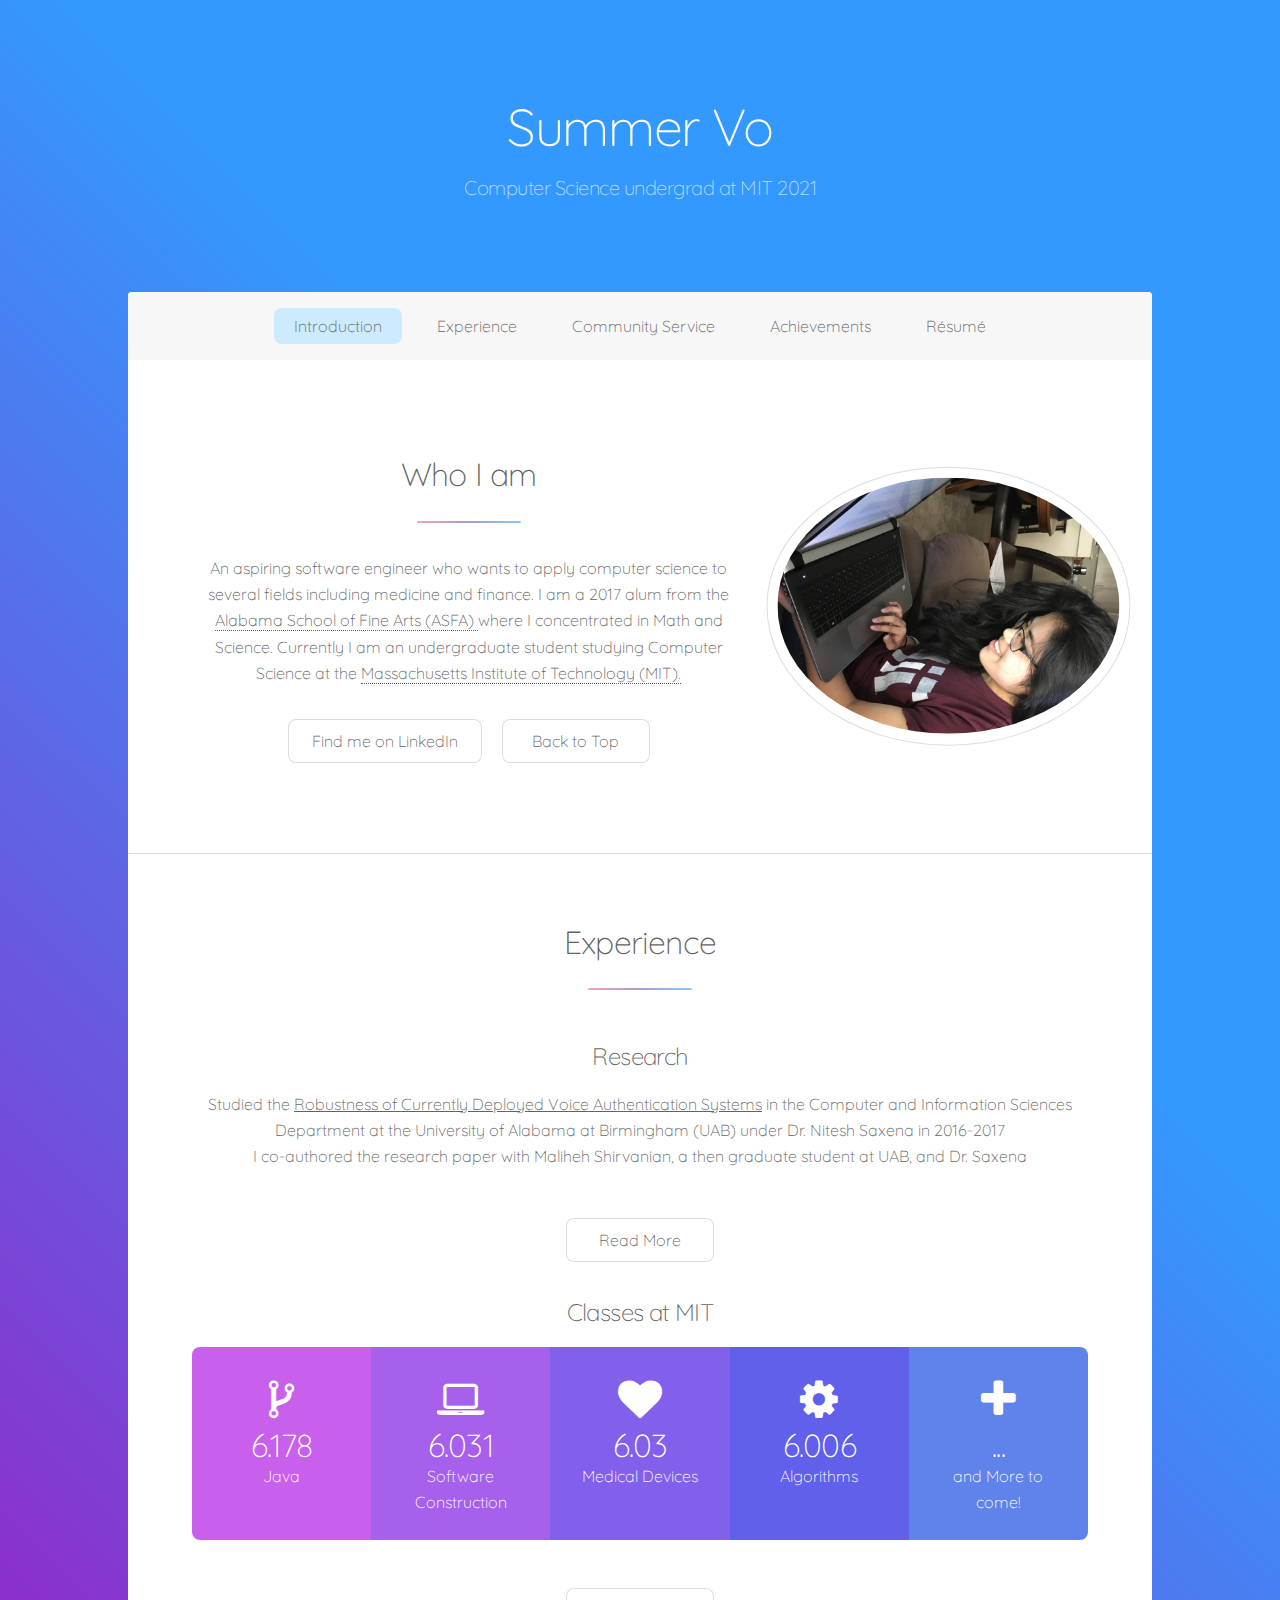
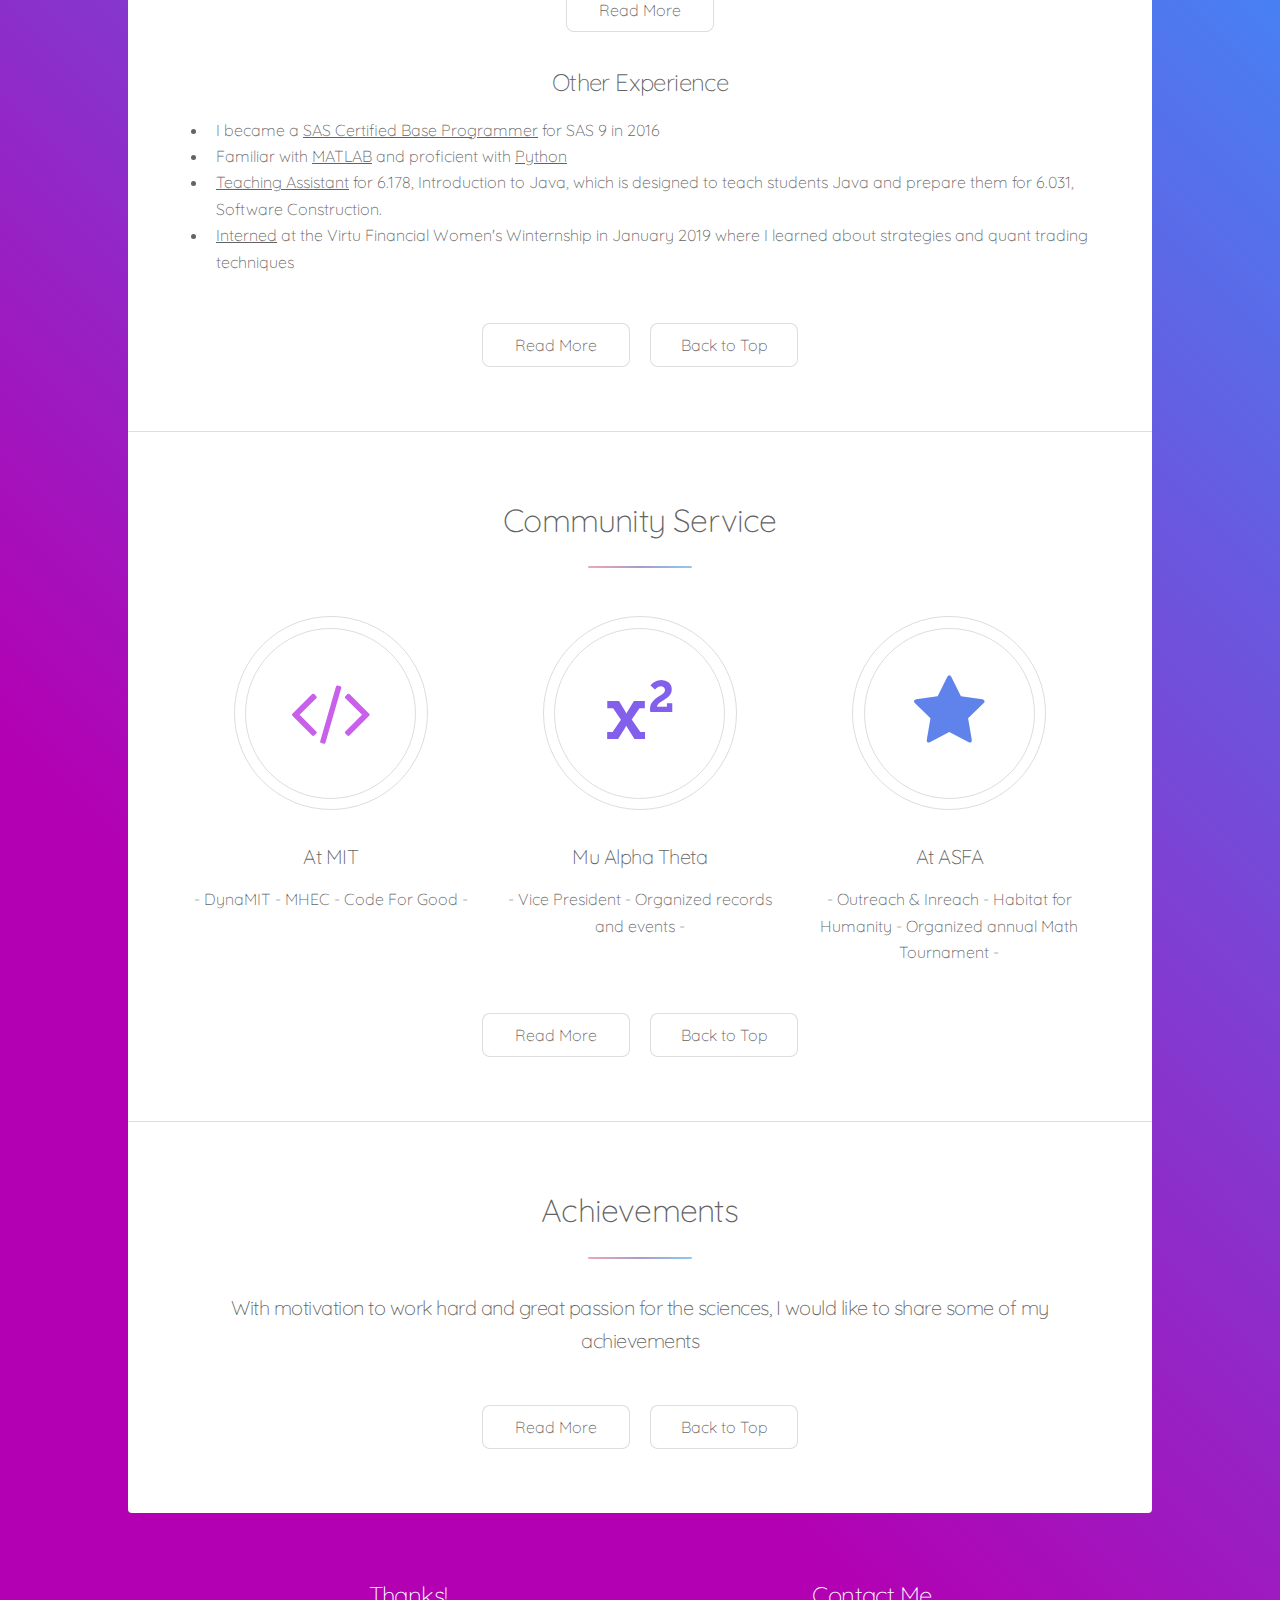
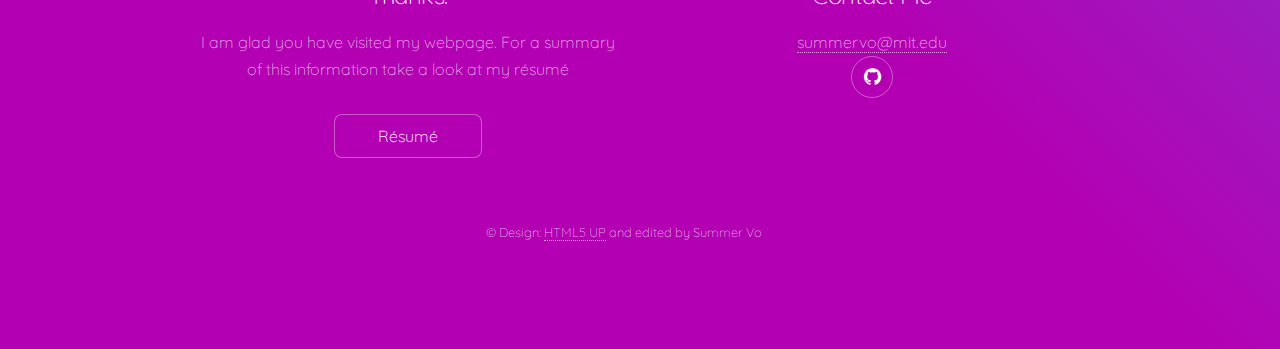
==== commit 81638b50: "Updates from spring semester" ====
--- a/index.html
+++ b/index.html
@@ -80,20 +80,20 @@
                     <h2>Classes at MIT</h2>
                     <ul class="statistics">
                         <li class="style1">
-                            <span class="icon fa-code-fork"></span>
+                            <span class="icon fa-code-fork"></span> 
                             <strong>6.178</strong> Java
 						</li>
-                        <li class="style2"> 
-                            <span class="icon fa-puzzle-piece"></span> 
-                            <strong>6.042</strong> Math for Computer Science 
-                        </li> 
-                        <li class="style4">
+                        <li class="style2">
                             <span class="icon fa-laptop"></span>
                             <strong>6.031</strong> Software Construction 
                         </li>
                         <li class="style3">
                             <span class="icon fa-heart"></span>
                             <strong>6.03</strong> Medical Devices 
+                        </li>
+                        <li class="style4"> 
+                            <span class="icon fa-gear"></span> 
+                            <strong>6.006</strong> Algorithms 
                         </li>
                         <li class="style5">
                             <span class="icon fa-plus"></span>
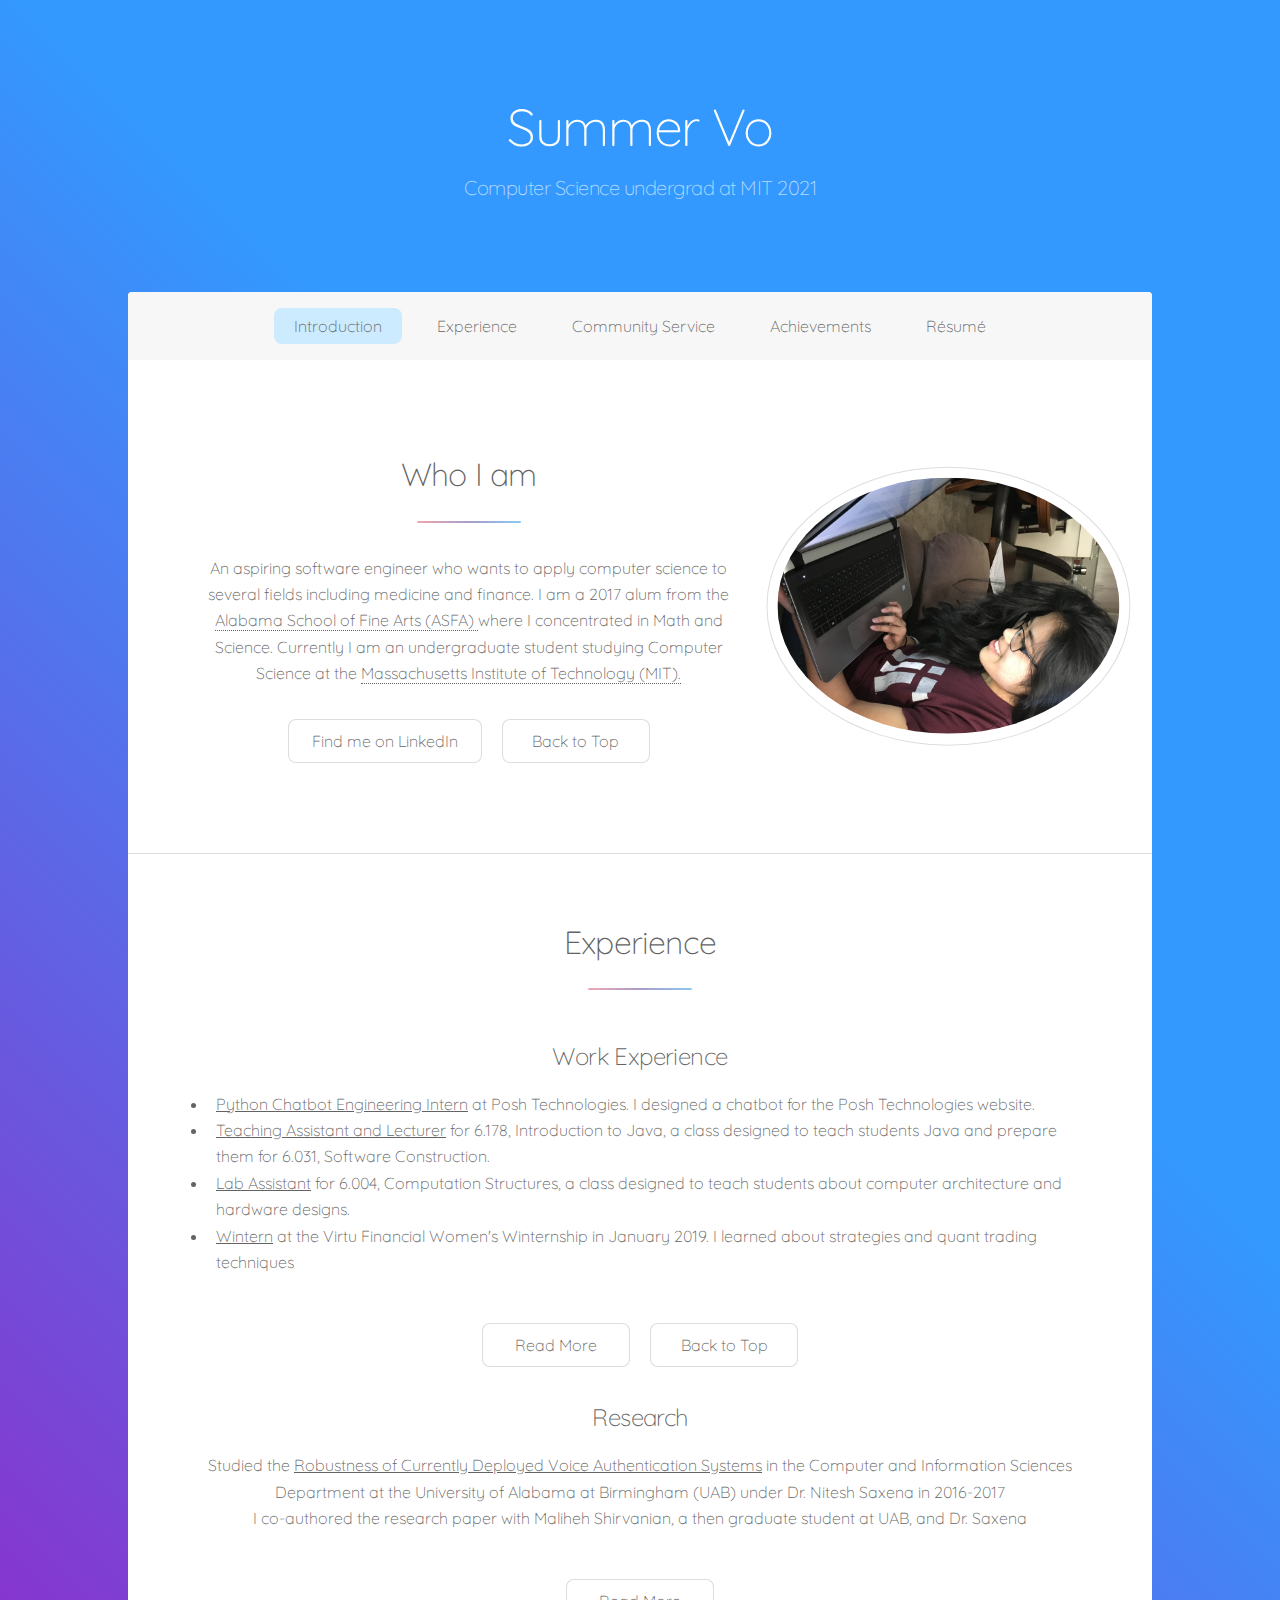
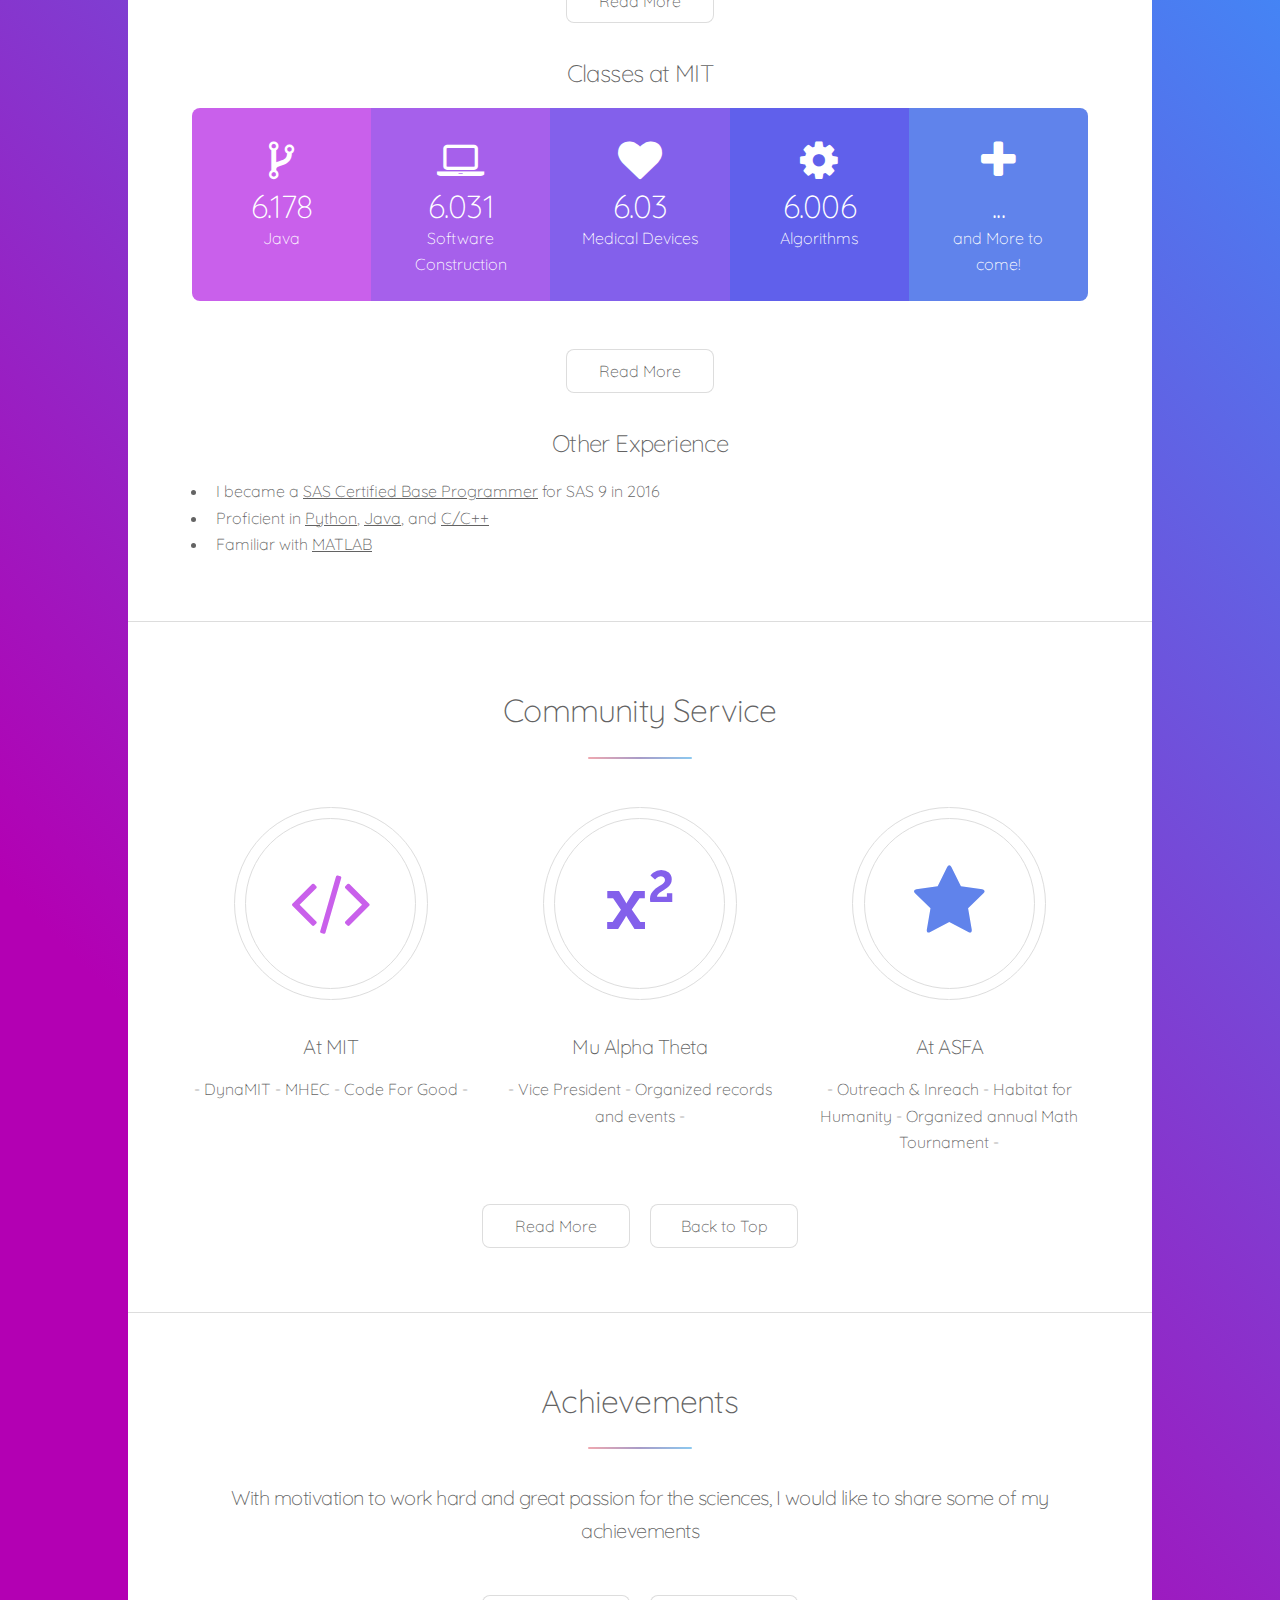
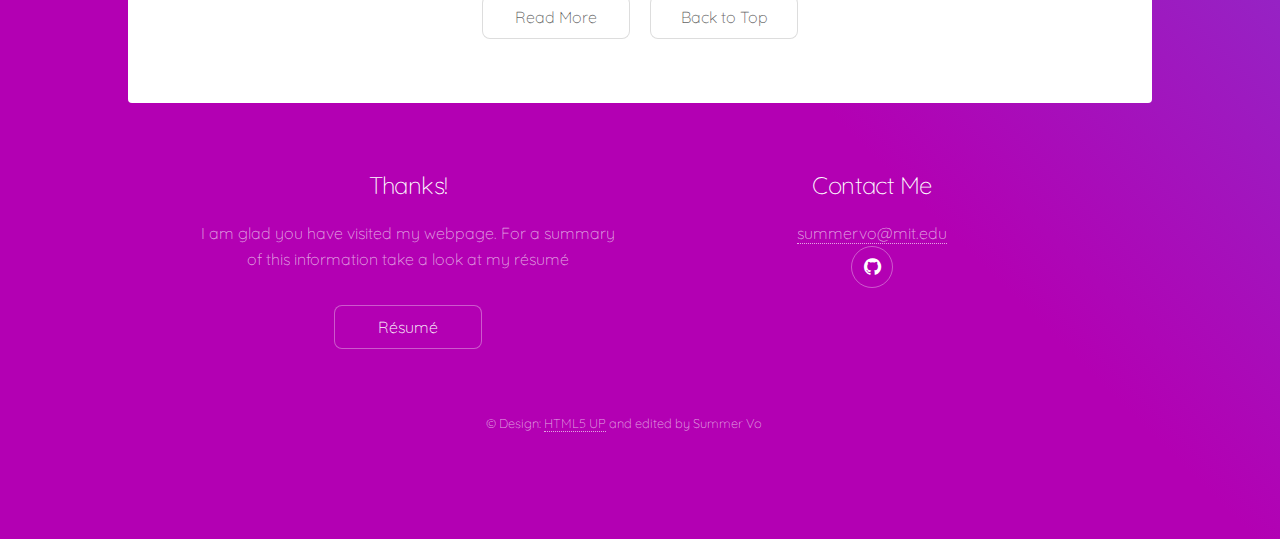
==== commit e0b08600: "Update Experience section" ====
--- a/index.html
+++ b/index.html
@@ -66,6 +66,21 @@
 				    <header class="major">
                         <h2>Experience</h2> 
 				    </header> 
+                    <h2>Work Experience</h2>
+                    <ul style="text-align: left"> 
+                        <li><u>Python Chatbot Engineering Intern</u> at Posh Technologies. I designed a chatbot for the Posh Technologies website.</li>
+                        <li><u>Teaching Assistant and Lecturer</u> for 6.178, Introduction to Java, a class designed to teach students Java and prepare them for 6.031, Software Construction.</li> 
+                        <li><u>Lab Assistant</u> for 6.004, Computation Structures, a class designed to teach students about computer architecture and hardware designs.</li>
+                        <li><u>Wintern</u> at the Virtu Financial Women's Winternship in January 2019. I learned about strategies and quant trading techniques</li>
+                    </ul>
+                    <footer class="major"> 
+                        <ul class = "actions"> 
+                            <li><a href="work.html" class = "button">Read More</a>
+                            </li>
+                            <li><a href="index.html" class = "button">Back to Top</a></li>
+                        </ul>
+                    </footer>
+                    
                     <h2>Research</h2> 
                     <p>Studied the <u>Robustness of Currently Deployed Voice Authentication Systems</u> in the Computer and Information Sciences Department at the University of Alabama at Birmingham (UAB) under Dr. Nitesh Saxena in 2016-2017
                         <br/>I co-authored the research paper with Maliheh Shirvanian, a then graduate student at UAB, and Dr. Saxena 
@@ -108,17 +123,10 @@
                     <h2>Other Experience</h2>
                     <ul style="text-align: left">
                         <li>I became a <u>SAS Certified Base Programmer</u> for SAS 9 in 2016</li> 
-                        <li>Familiar with <u>MATLAB</u> and proficient with <u>Python</u></li> 
-                        <li><u>Teaching Assistant</u> for 6.178, Introduction to Java, which is designed to teach students Java and prepare them for 6.031, Software Construction.</li> 
-                        <li><u>Interned</u> at the Virtu Financial Women's Winternship in January 2019 where I learned about strategies and quant trading techniques</li>
-                    </ul>
-                    <footer class="major"> 
-                        <ul class = "actions"> 
-                            <li><a href="work.html" class = "button">Read More</a>
-                            </li>
-                            <li><a href="index.html" class = "button">Back to Top</a></li>
-                        </ul>
-                    </footer>
+                        <li>Proficient in <u>Python</u>, <u>Java</u>, and <u>C/C++</u></li> 
+                        <li>Familiar with <u>MATLAB</u></li> 
+                    </ul>
+                    
                 </section>
                 
                 <!--Community Service-->
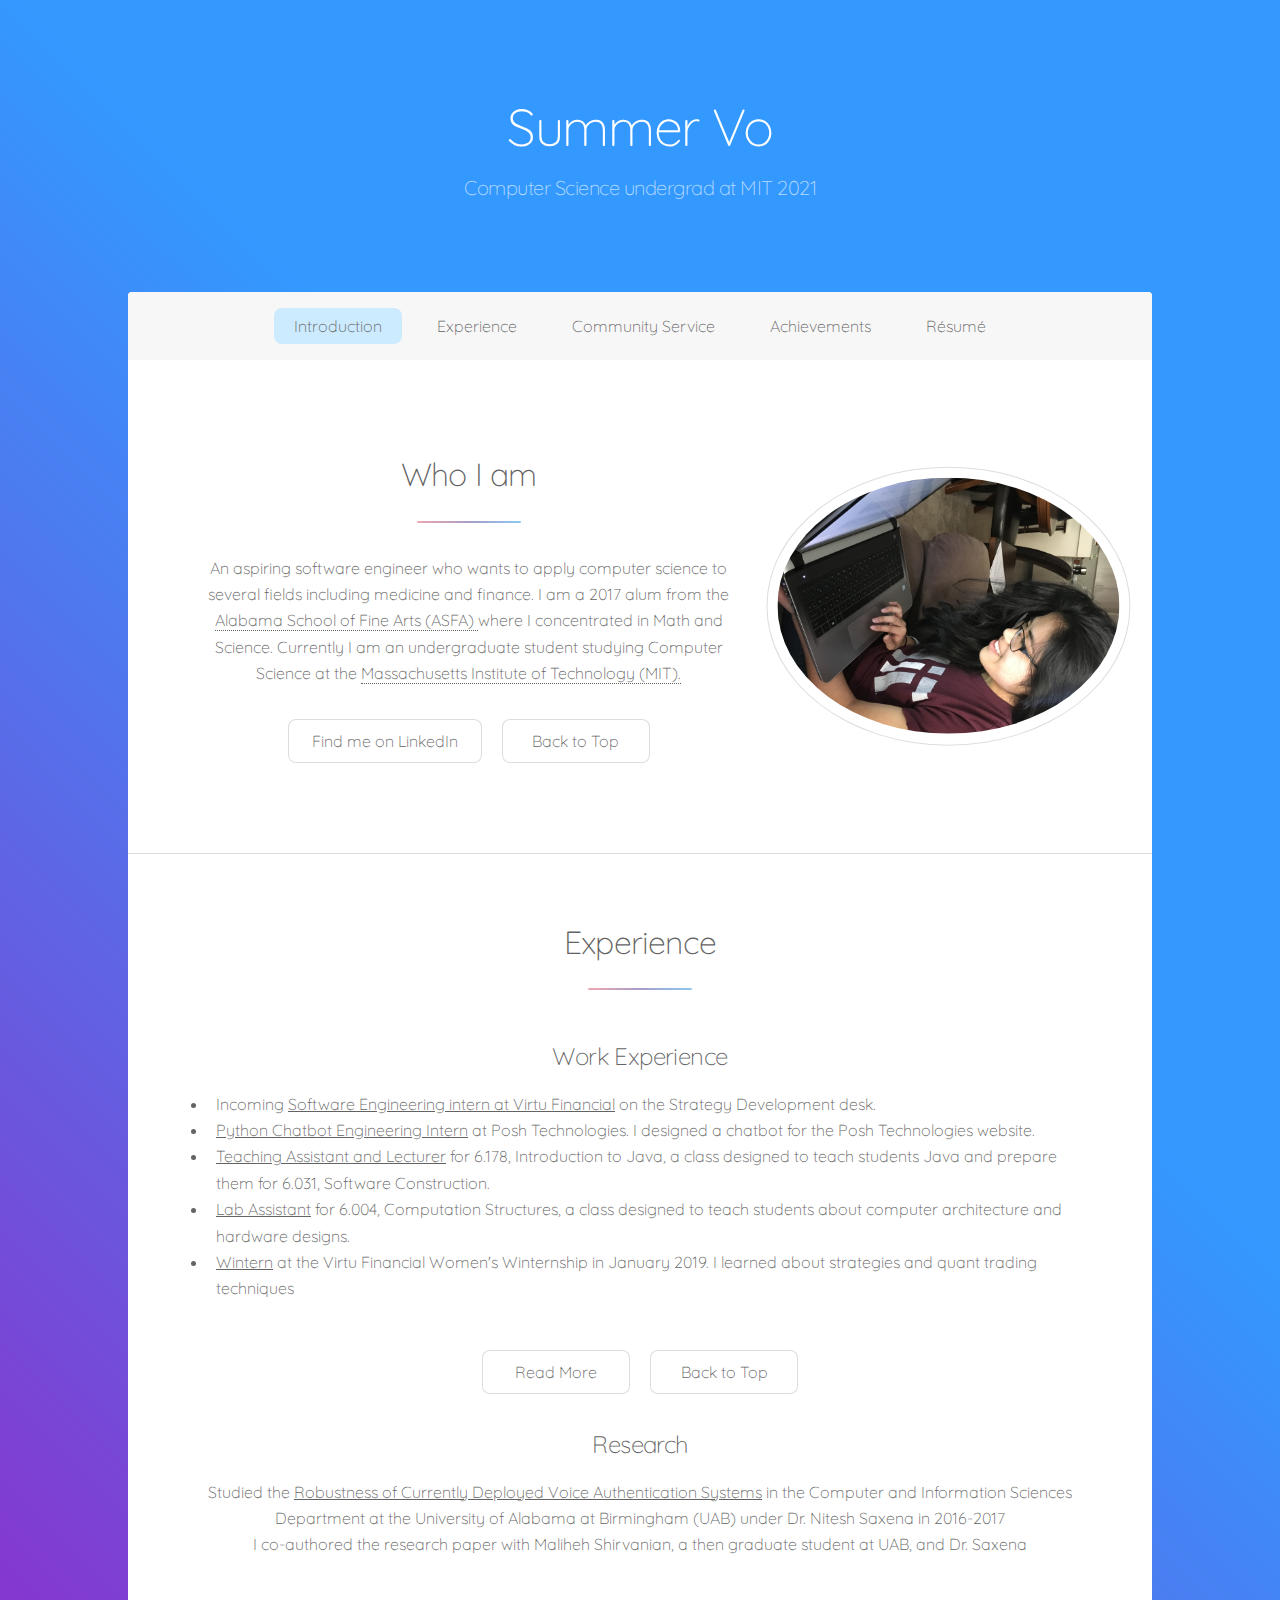
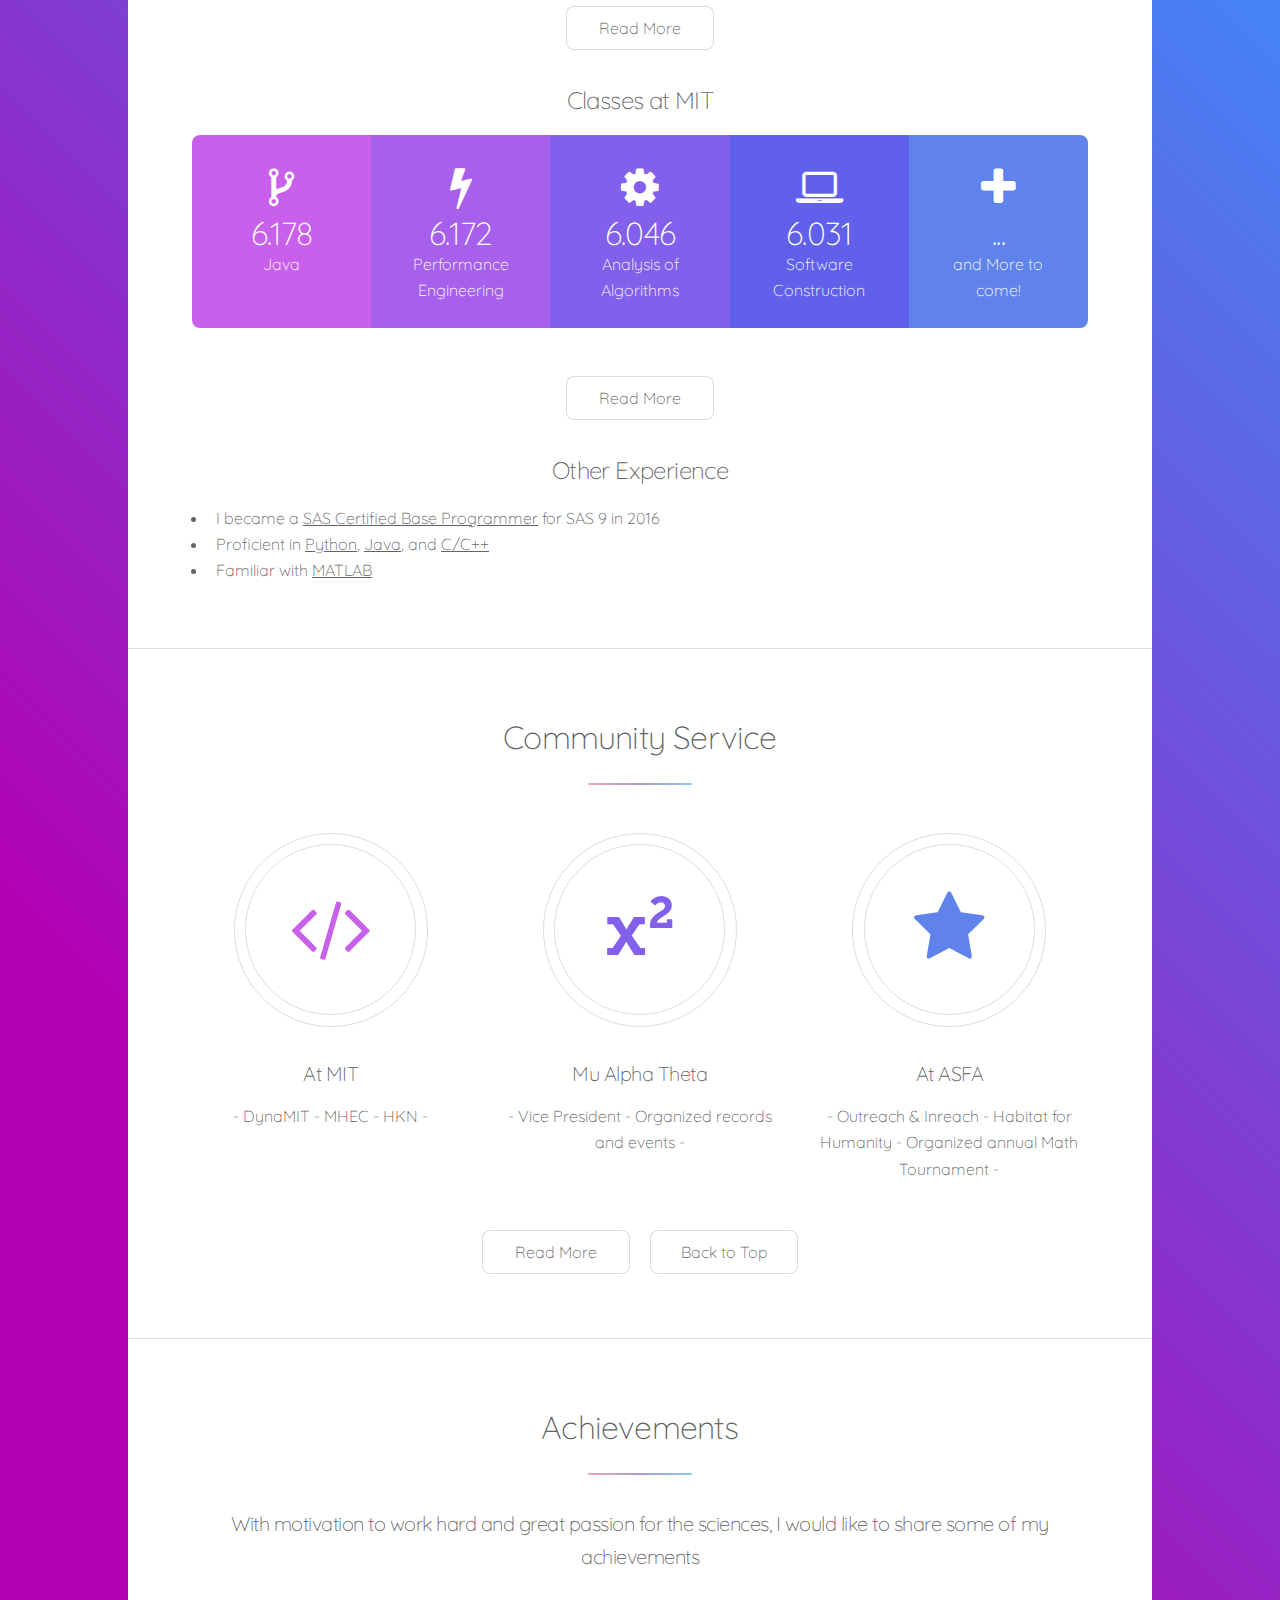
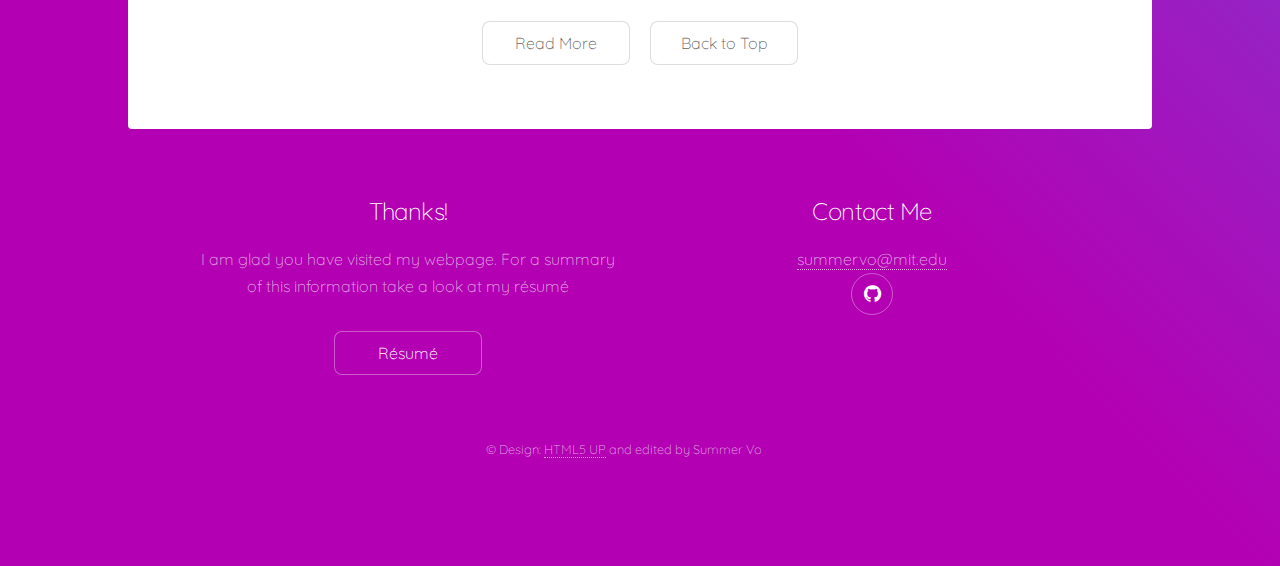
==== commit 6f293d37: "Updates from junior year" ====
--- a/index.html
+++ b/index.html
@@ -68,6 +68,7 @@
 				    </header> 
                     <h2>Work Experience</h2>
                     <ul style="text-align: left"> 
+                        <li>Incoming <u>Software Engineering intern at Virtu Financial</u> on the Strategy Development desk.</li>
                         <li><u>Python Chatbot Engineering Intern</u> at Posh Technologies. I designed a chatbot for the Posh Technologies website.</li>
                         <li><u>Teaching Assistant and Lecturer</u> for 6.178, Introduction to Java, a class designed to teach students Java and prepare them for 6.031, Software Construction.</li> 
                         <li><u>Lab Assistant</u> for 6.004, Computation Structures, a class designed to teach students about computer architecture and hardware designs.</li>
@@ -99,16 +100,16 @@
                             <strong>6.178</strong> Java
 						</li>
                         <li class="style2">
+                            <span class="icon fa-bolt"></span>
+                            <strong>6.172</strong> Performance Engineering
+                        </li>
+                        <li class="style3">
+                            <span class="icon fa-gear"></span>
+                            <strong>6.046</strong> Analysis of Algorithms
+                        </li>
+                        <li class="style4"> 
                             <span class="icon fa-laptop"></span>
                             <strong>6.031</strong> Software Construction 
-                        </li>
-                        <li class="style3">
-                            <span class="icon fa-heart"></span>
-                            <strong>6.03</strong> Medical Devices 
-                        </li>
-                        <li class="style4"> 
-                            <span class="icon fa-gear"></span> 
-                            <strong>6.006</strong> Algorithms 
                         </li>
                         <li class="style5">
                             <span class="icon fa-plus"></span>
@@ -138,7 +139,7 @@
                         <li>
                             <span class="icon major style1 fa-code"></span>
                             <h3>At MIT</h3>
-                            <p>- DynaMIT - MHEC - Code For Good -</p>
+                            <p>- DynaMIT - MHEC - HKN -</p>
                         </li>
                         <li>
                             <span class="icon major style3 fa-superscript"></span>
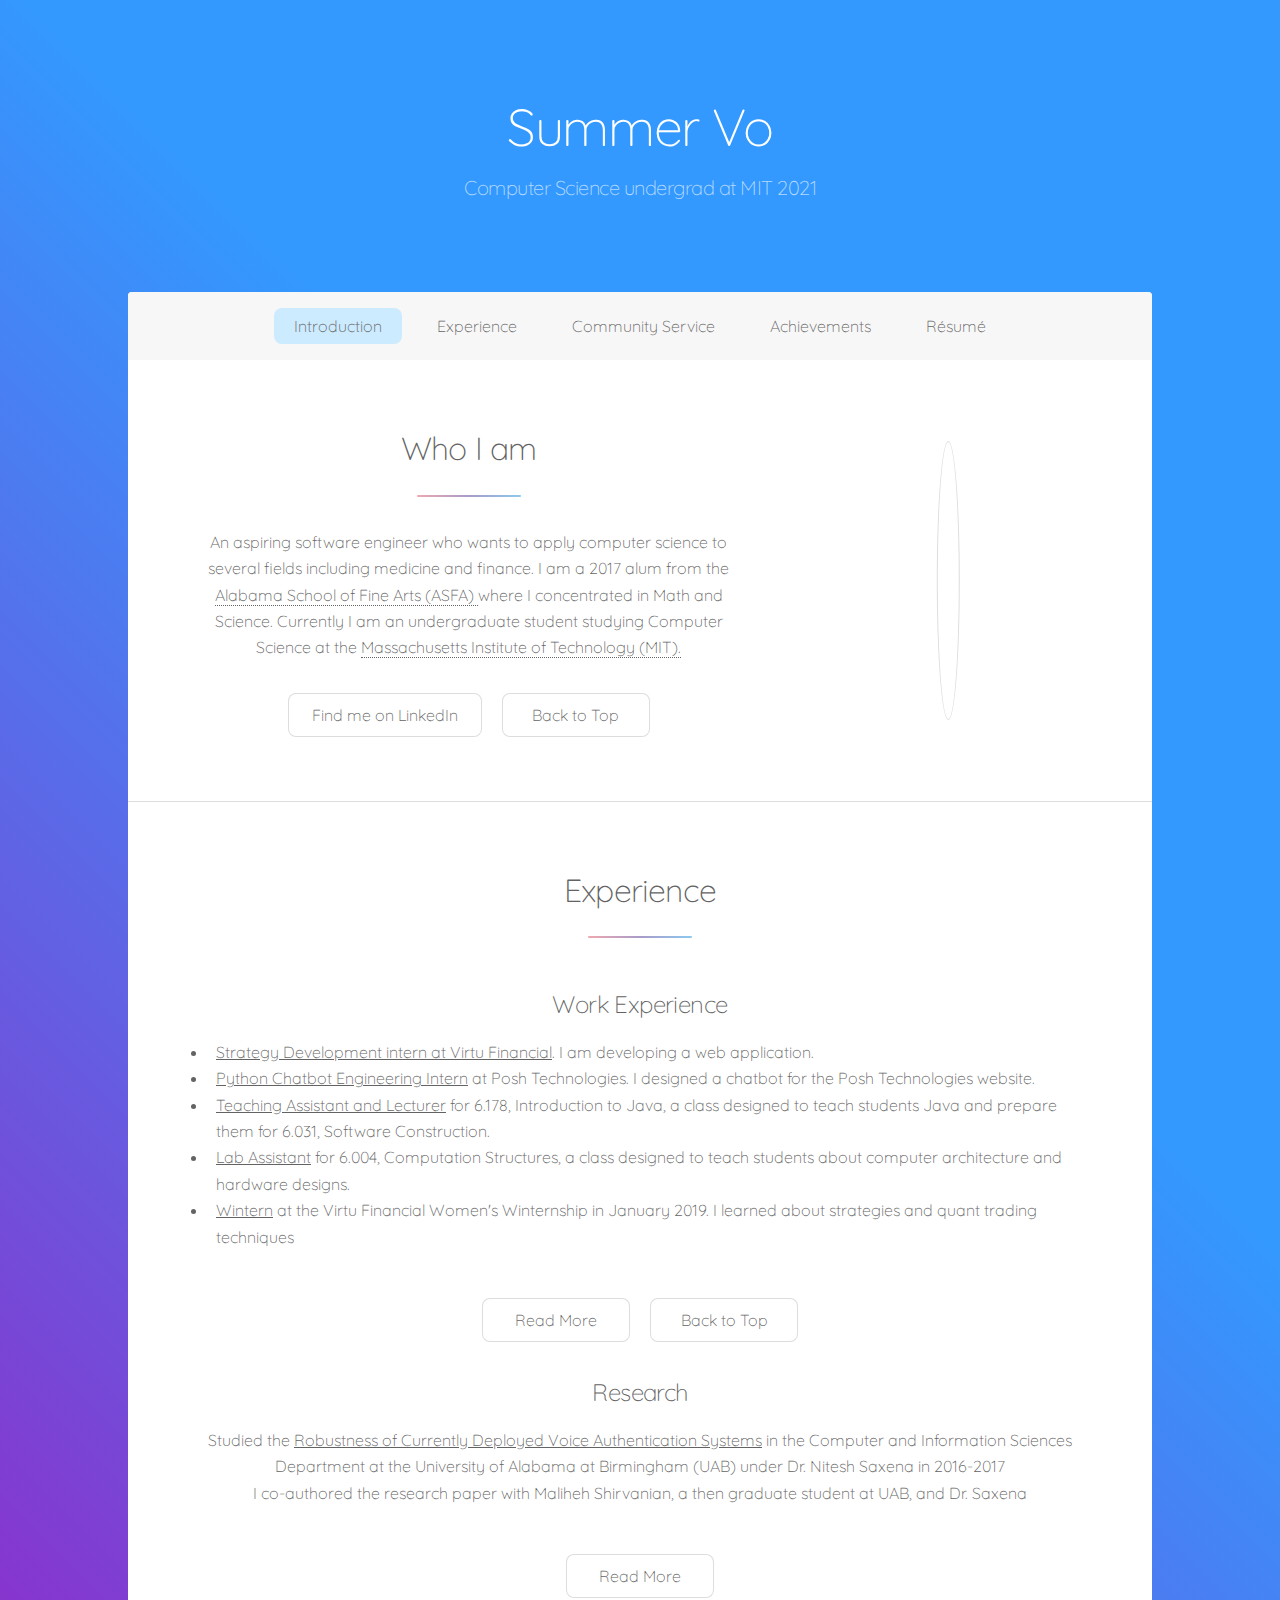
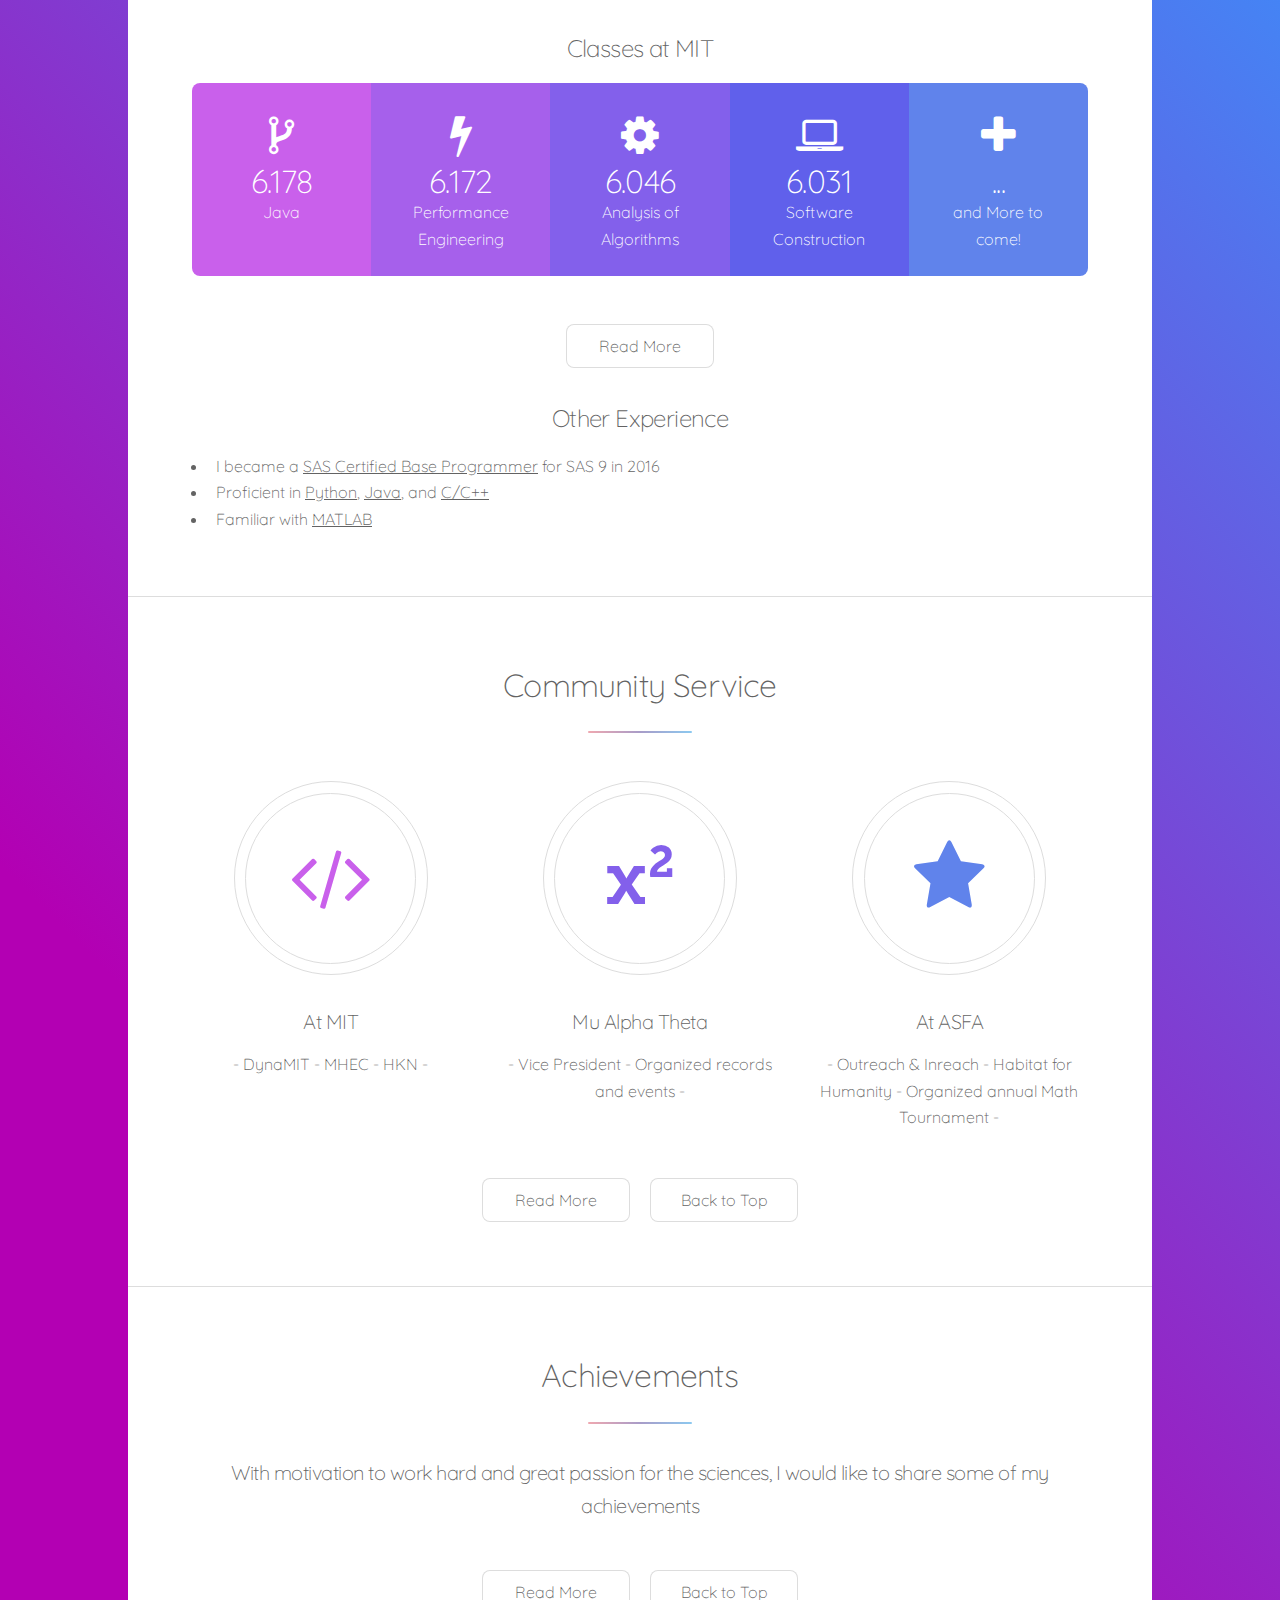
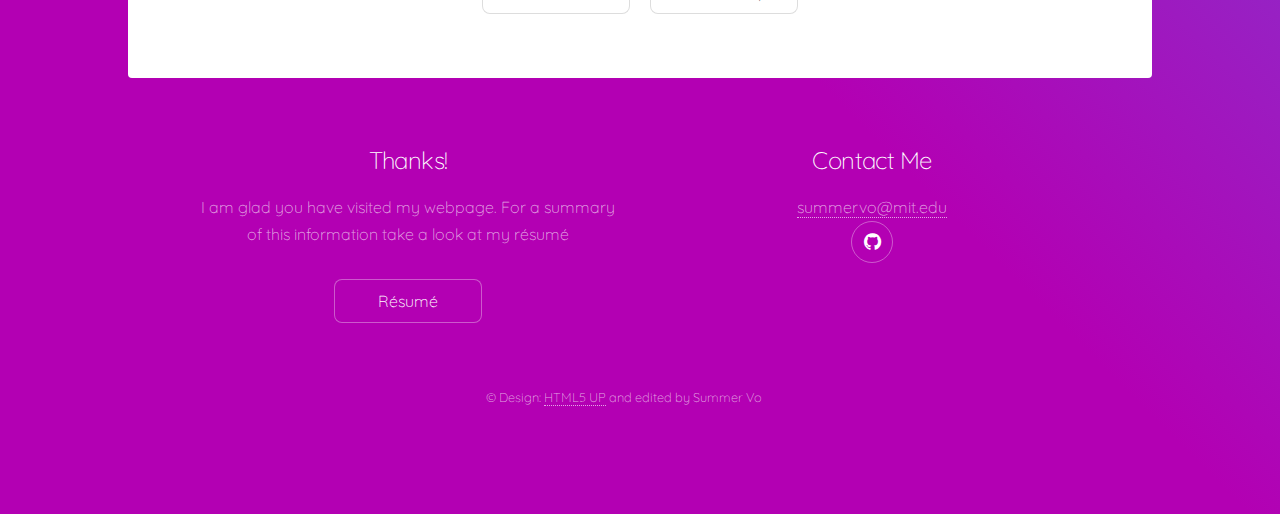
==== commit 21a56683: "Update with summer internship" ====
--- a/index.html
+++ b/index.html
@@ -58,7 +58,7 @@
                                     <li><a href="index.html" class="button">Back to Top</a></li>
 								</ul>
 				        </div>
-				    <span class="image"><img src="Profile.JPG" alt="" /></span>
+				    <span class="image"><img src="Profile2020.JPG" alt="" /></span>
 				    </div>
 				</section>
                 <!--Experience-->
@@ -68,7 +68,7 @@
 				    </header> 
                     <h2>Work Experience</h2>
                     <ul style="text-align: left"> 
-                        <li>Incoming <u>Software Engineering intern at Virtu Financial</u> on the Strategy Development desk.</li>
+                        <li><u>Strategy Development intern at Virtu Financial</u>. I am developing a web application.</li>
                         <li><u>Python Chatbot Engineering Intern</u> at Posh Technologies. I designed a chatbot for the Posh Technologies website.</li>
                         <li><u>Teaching Assistant and Lecturer</u> for 6.178, Introduction to Java, a class designed to teach students Java and prepare them for 6.031, Software Construction.</li> 
                         <li><u>Lab Assistant</u> for 6.004, Computation Structures, a class designed to teach students about computer architecture and hardware designs.</li>
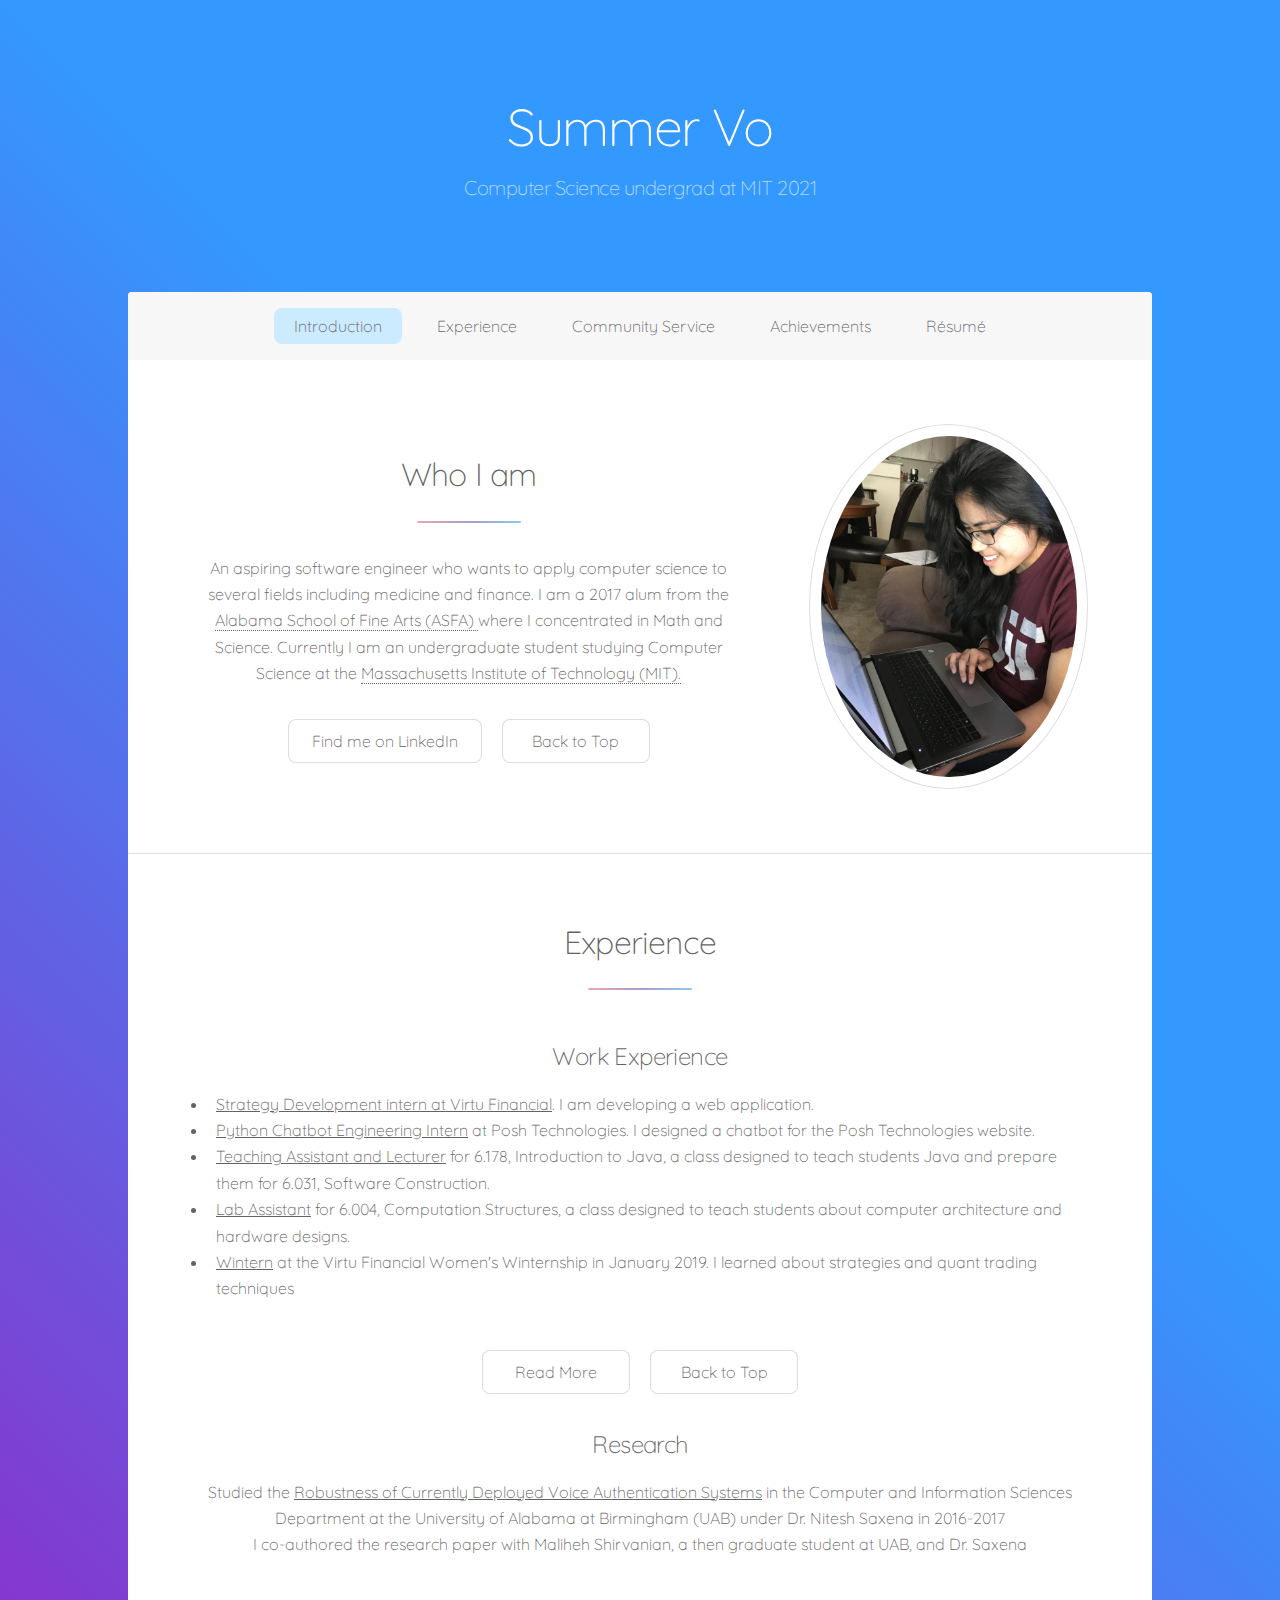
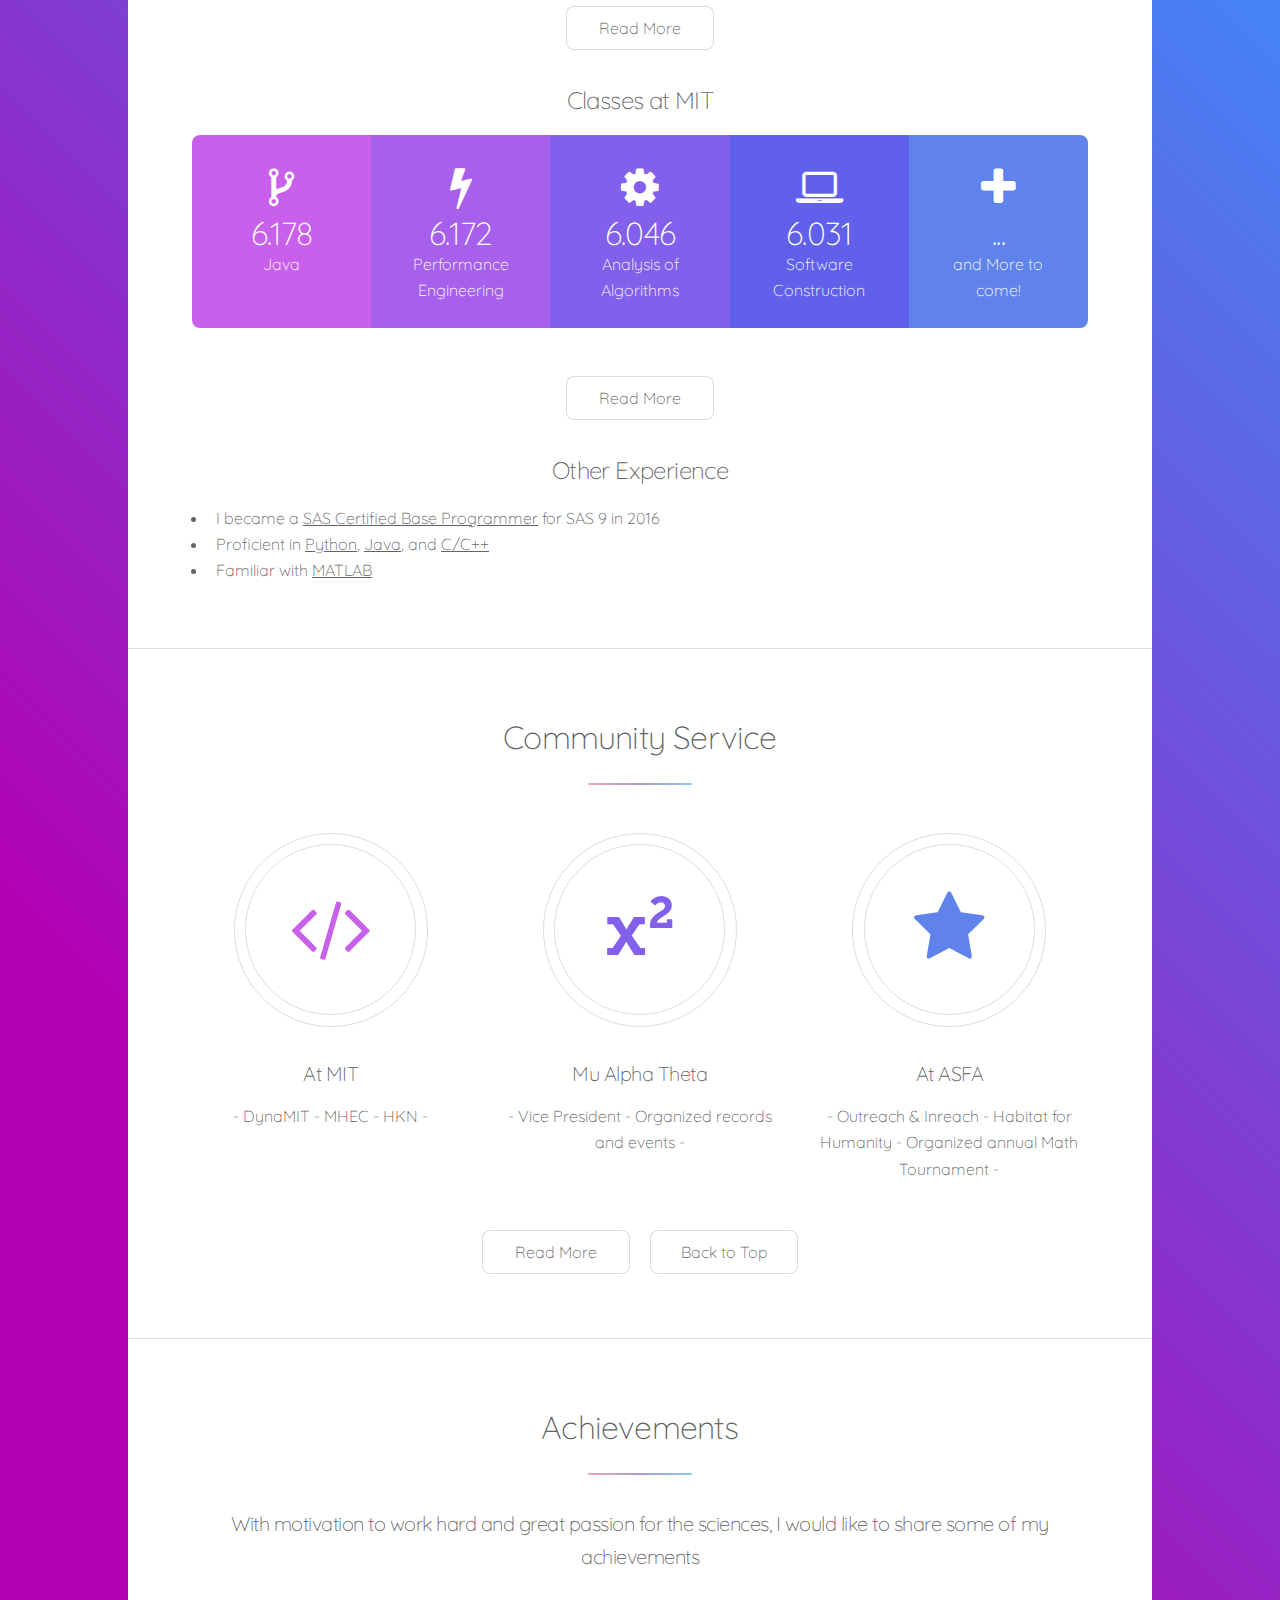
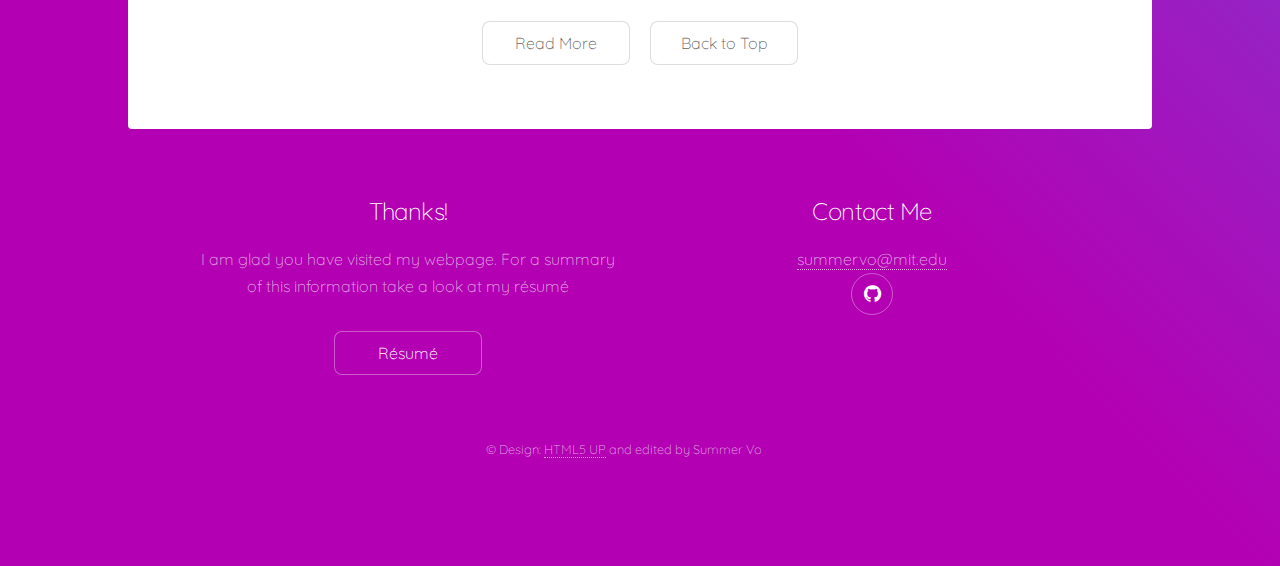
==== commit dcd2f9f9: "Edit phot presentation" ====
--- a/index.html
+++ b/index.html
@@ -58,7 +58,7 @@
                                     <li><a href="index.html" class="button">Back to Top</a></li>
 								</ul>
 				        </div>
-				    <span class="image"><img src="Profile2020.JPG" alt="" /></span>
+				    <span class="image"><img src="Profile.JPG" alt="" /></span>
 				    </div>
 				</section>
                 <!--Experience-->
--- a/main.css
+++ b/main.css
@@ -2428,7 +2428,7 @@
 		border: 0;
 		display: inline-block;
 		position: relative; 
-        transform: rotate(90deg);
+        transform: rotate(0deg);
 	}
 
 		.image img {
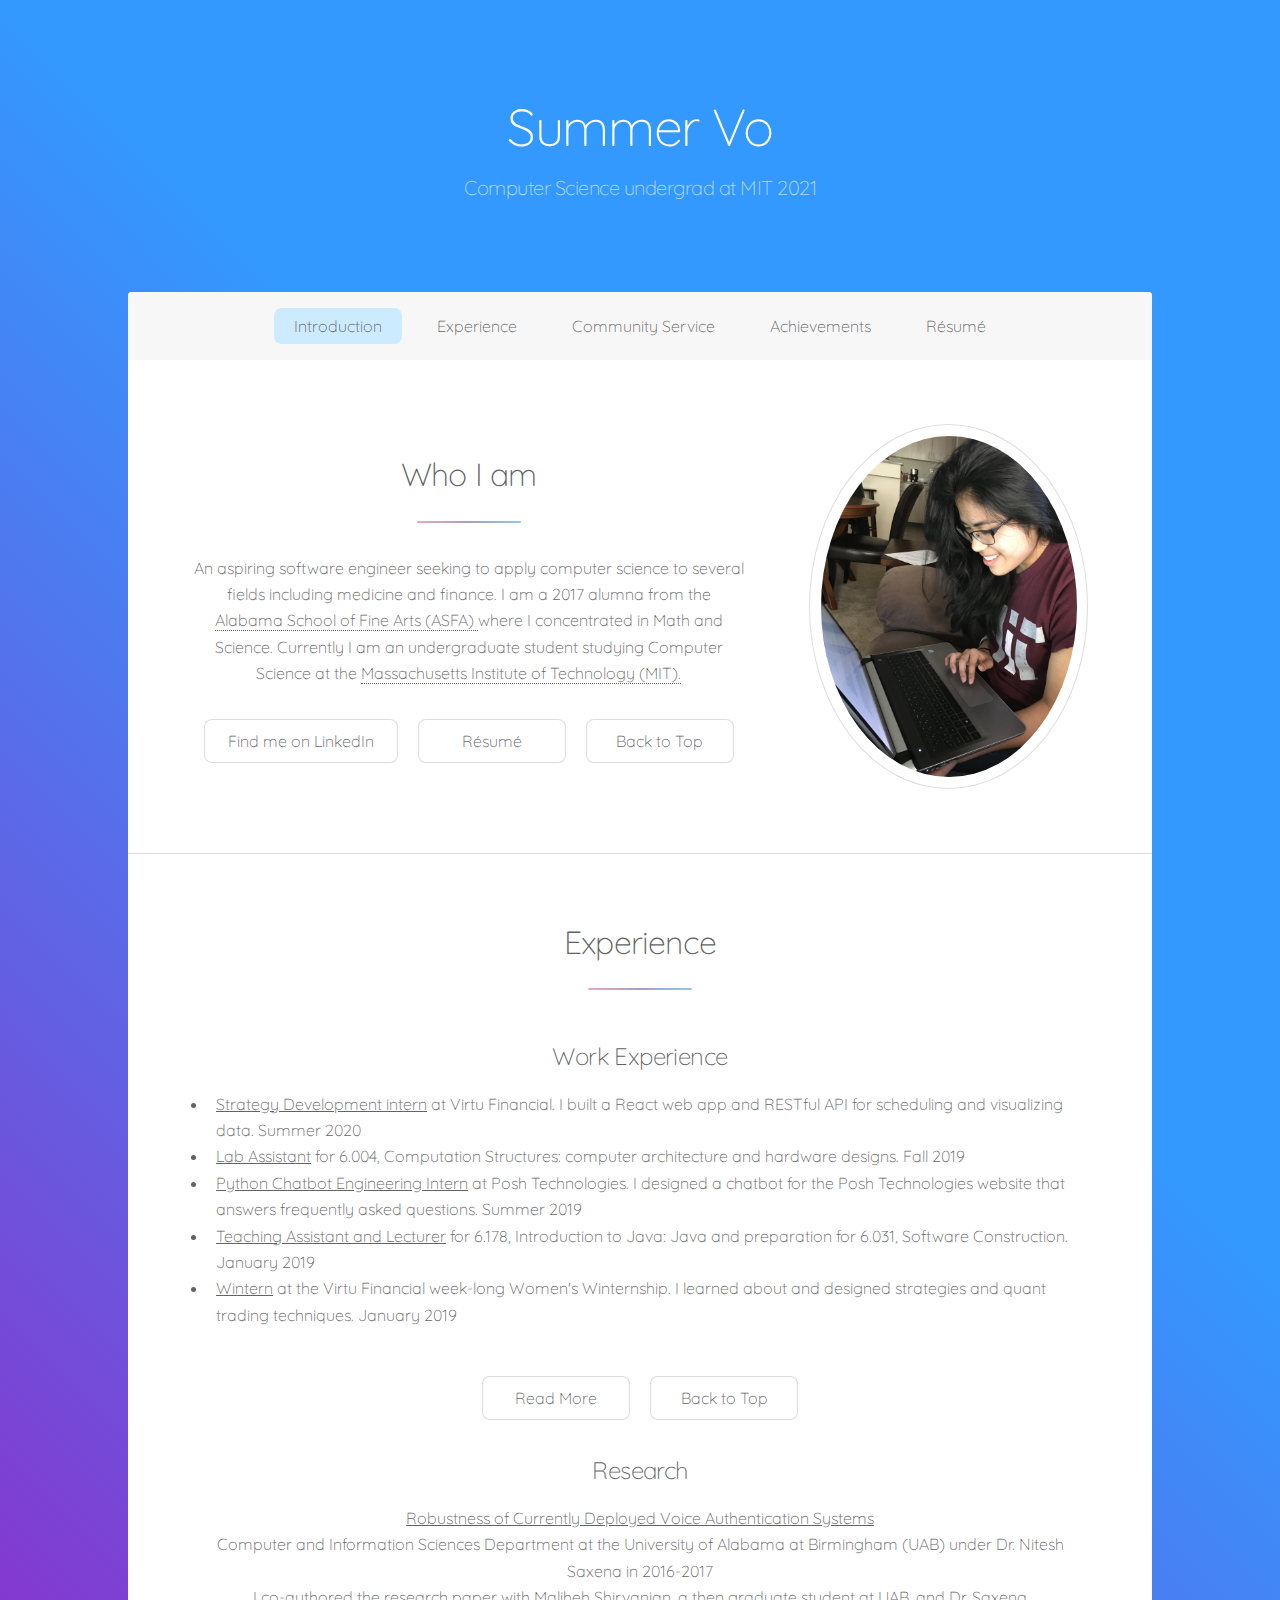
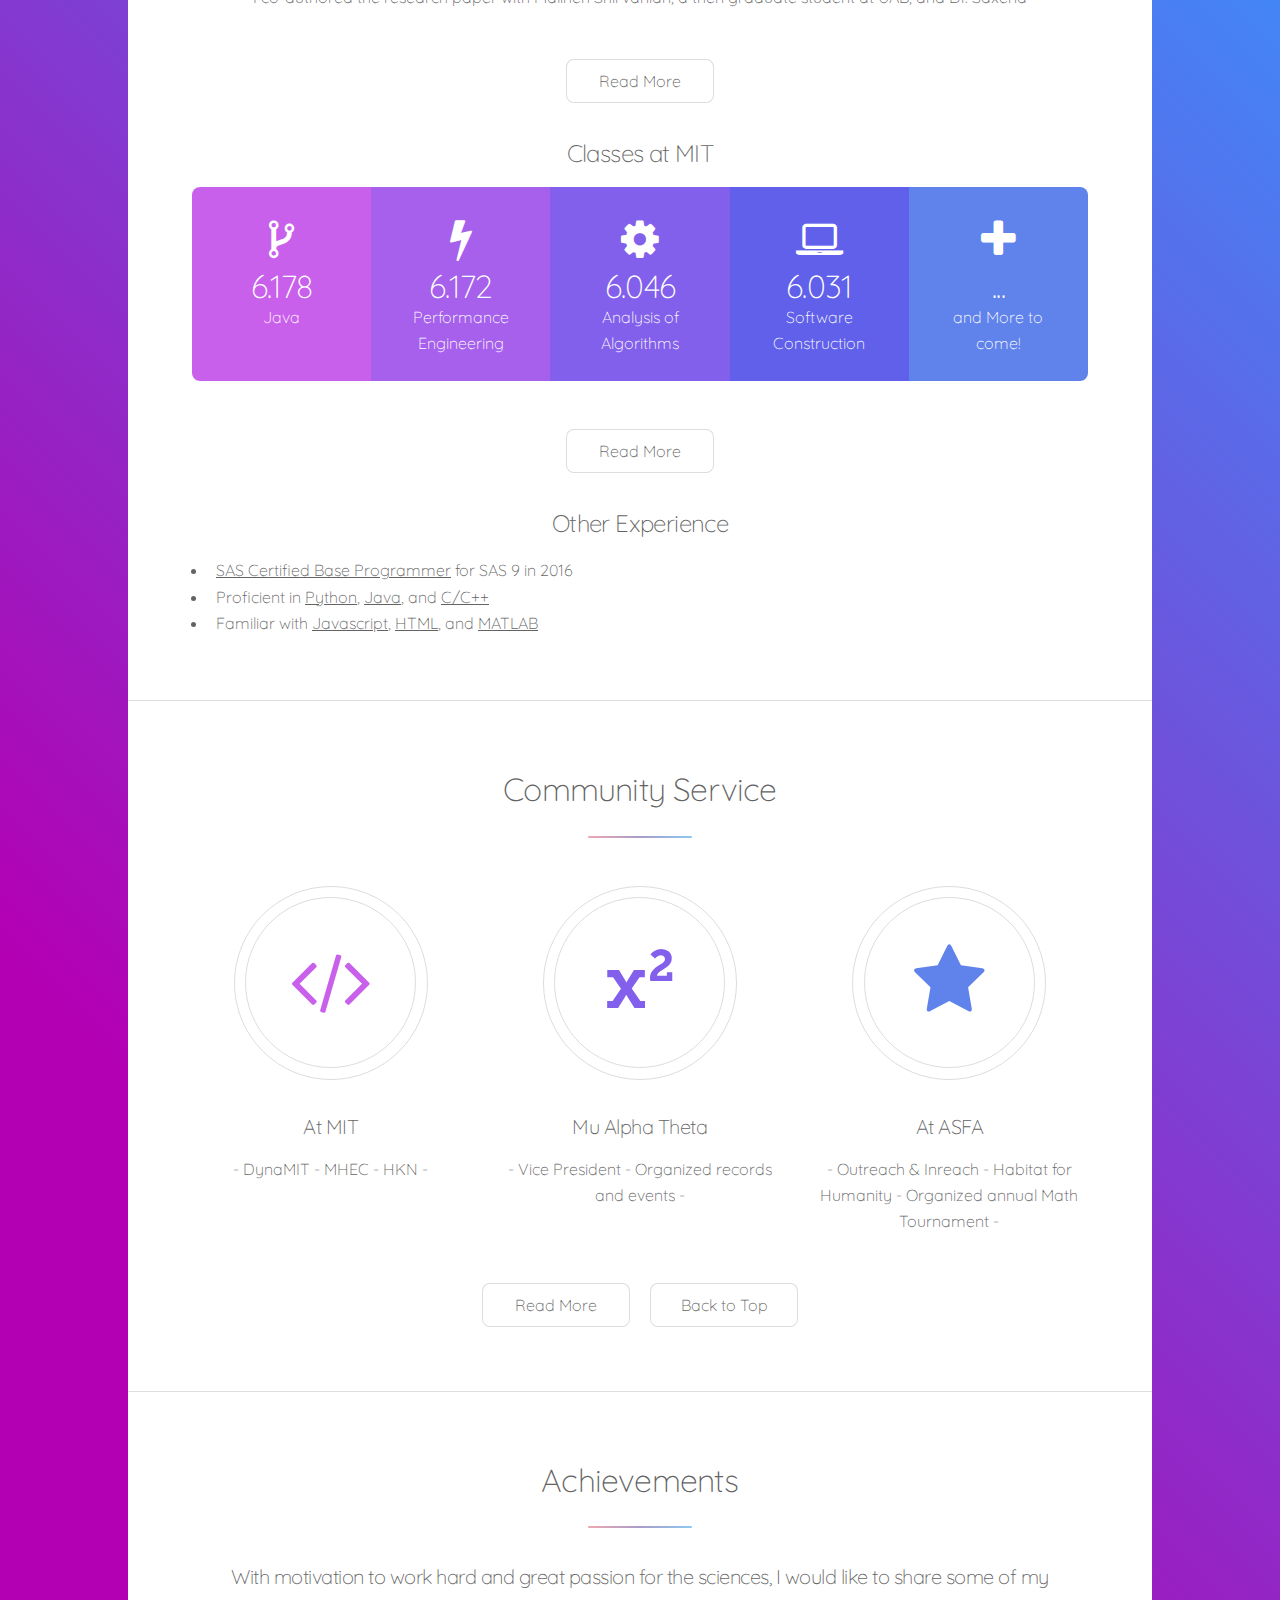
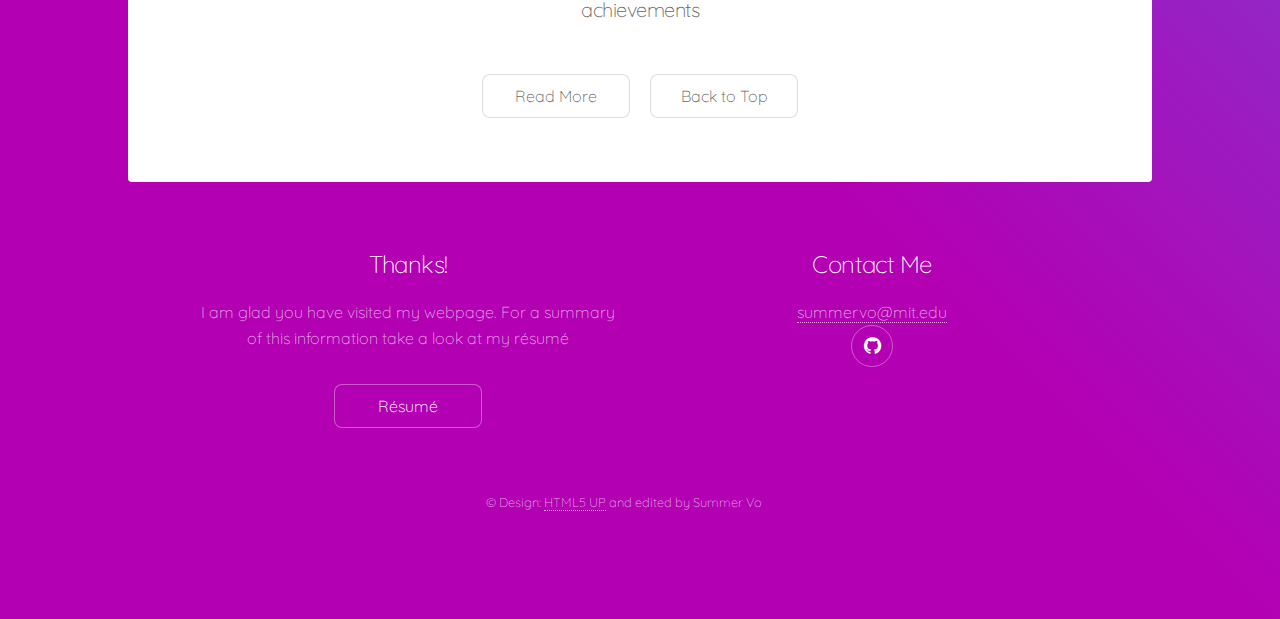
==== commit 13364645: "Add files via upload" ====
--- a/index.html
+++ b/index.html
@@ -52,9 +52,10 @@
 								<h2>Who I am</h2>
                             </header>
 				            <p>
-                                An aspiring software engineer who wants to apply computer science to several fields including medicine and finance. I am a 2017 alum from the <a href="https://asfa.k12.al.us/">Alabama School of Fine Arts (ASFA) </a>where I concentrated in Math and Science. Currently I am an undergraduate student studying Computer Science at the <a href="http://web.mit.edu/">Massachusetts Institute of Technology (MIT). </a></p> 
+                                An aspiring software engineer seeking to apply computer science to several fields including medicine and finance. I am a 2017 alumna from the <a href="https://asfa.k12.al.us/">Alabama School of Fine Arts (ASFA) </a>where I concentrated in Math and Science. Currently I am an undergraduate student studying Computer Science at the <a href="http://web.mit.edu/">Massachusetts Institute of Technology (MIT). </a></p> 
 				                <ul class="actions">
 								    <li><a href="https://www.linkedin.com/in/summer-vo" class="button">Find me on LinkedIn</a></li> 
+                                    <li><a href="SummerVo_Resume.pdf" class="button">R&eacute;sum&eacute;</a></li> 
                                     <li><a href="index.html" class="button">Back to Top</a></li>
 								</ul>
 				        </div>
@@ -68,11 +69,11 @@
 				    </header> 
                     <h2>Work Experience</h2>
                     <ul style="text-align: left"> 
-                        <li><u>Strategy Development intern at Virtu Financial</u>. I am developing a web application.</li>
-                        <li><u>Python Chatbot Engineering Intern</u> at Posh Technologies. I designed a chatbot for the Posh Technologies website.</li>
-                        <li><u>Teaching Assistant and Lecturer</u> for 6.178, Introduction to Java, a class designed to teach students Java and prepare them for 6.031, Software Construction.</li> 
-                        <li><u>Lab Assistant</u> for 6.004, Computation Structures, a class designed to teach students about computer architecture and hardware designs.</li>
-                        <li><u>Wintern</u> at the Virtu Financial Women's Winternship in January 2019. I learned about strategies and quant trading techniques</li>
+                        <li><u>Strategy Development intern</u> at Virtu Financial. I built a React web app and RESTful API for scheduling and visualizing data. Summer 2020</li>
+                        <li><u>Lab Assistant</u> for 6.004, Computation Structures: computer architecture and hardware designs. Fall 2019</li>
+                        <li><u>Python Chatbot Engineering Intern</u> at Posh Technologies. I designed a chatbot for the Posh Technologies website that answers frequently asked questions. Summer 2019</li>
+                        <li><u>Teaching Assistant and Lecturer</u> for 6.178, Introduction to Java: Java and preparation for 6.031, Software Construction. January 2019</li> 
+                        <li><u>Wintern</u> at the Virtu Financial week-long Women's Winternship. I learned about and designed strategies and quant trading techniques. January 2019</li>
                     </ul>
                     <footer class="major"> 
                         <ul class = "actions"> 
@@ -83,7 +84,8 @@
                     </footer>
                     
                     <h2>Research</h2> 
-                    <p>Studied the <u>Robustness of Currently Deployed Voice Authentication Systems</u> in the Computer and Information Sciences Department at the University of Alabama at Birmingham (UAB) under Dr. Nitesh Saxena in 2016-2017
+                    <p><u>Robustness of Currently Deployed Voice Authentication Systems</u>
+                        <br/>Computer and Information Sciences Department at the University of Alabama at Birmingham (UAB) under Dr. Nitesh Saxena in 2016-2017
                         <br/>I co-authored the research paper with Maliheh Shirvanian, a then graduate student at UAB, and Dr. Saxena 
                     </p>
                     <footer class="major">
@@ -123,9 +125,9 @@
                     </footer> 
                     <h2>Other Experience</h2>
                     <ul style="text-align: left">
-                        <li>I became a <u>SAS Certified Base Programmer</u> for SAS 9 in 2016</li> 
+                        <li><u>SAS Certified Base Programmer</u> for SAS 9 in 2016</li> 
                         <li>Proficient in <u>Python</u>, <u>Java</u>, and <u>C/C++</u></li> 
-                        <li>Familiar with <u>MATLAB</u></li> 
+                        <li>Familiar with <u>Javascript</u>, <u>HTML</u>, and <u>MATLAB</u></li> 
                     </ul>
                     
                 </section>
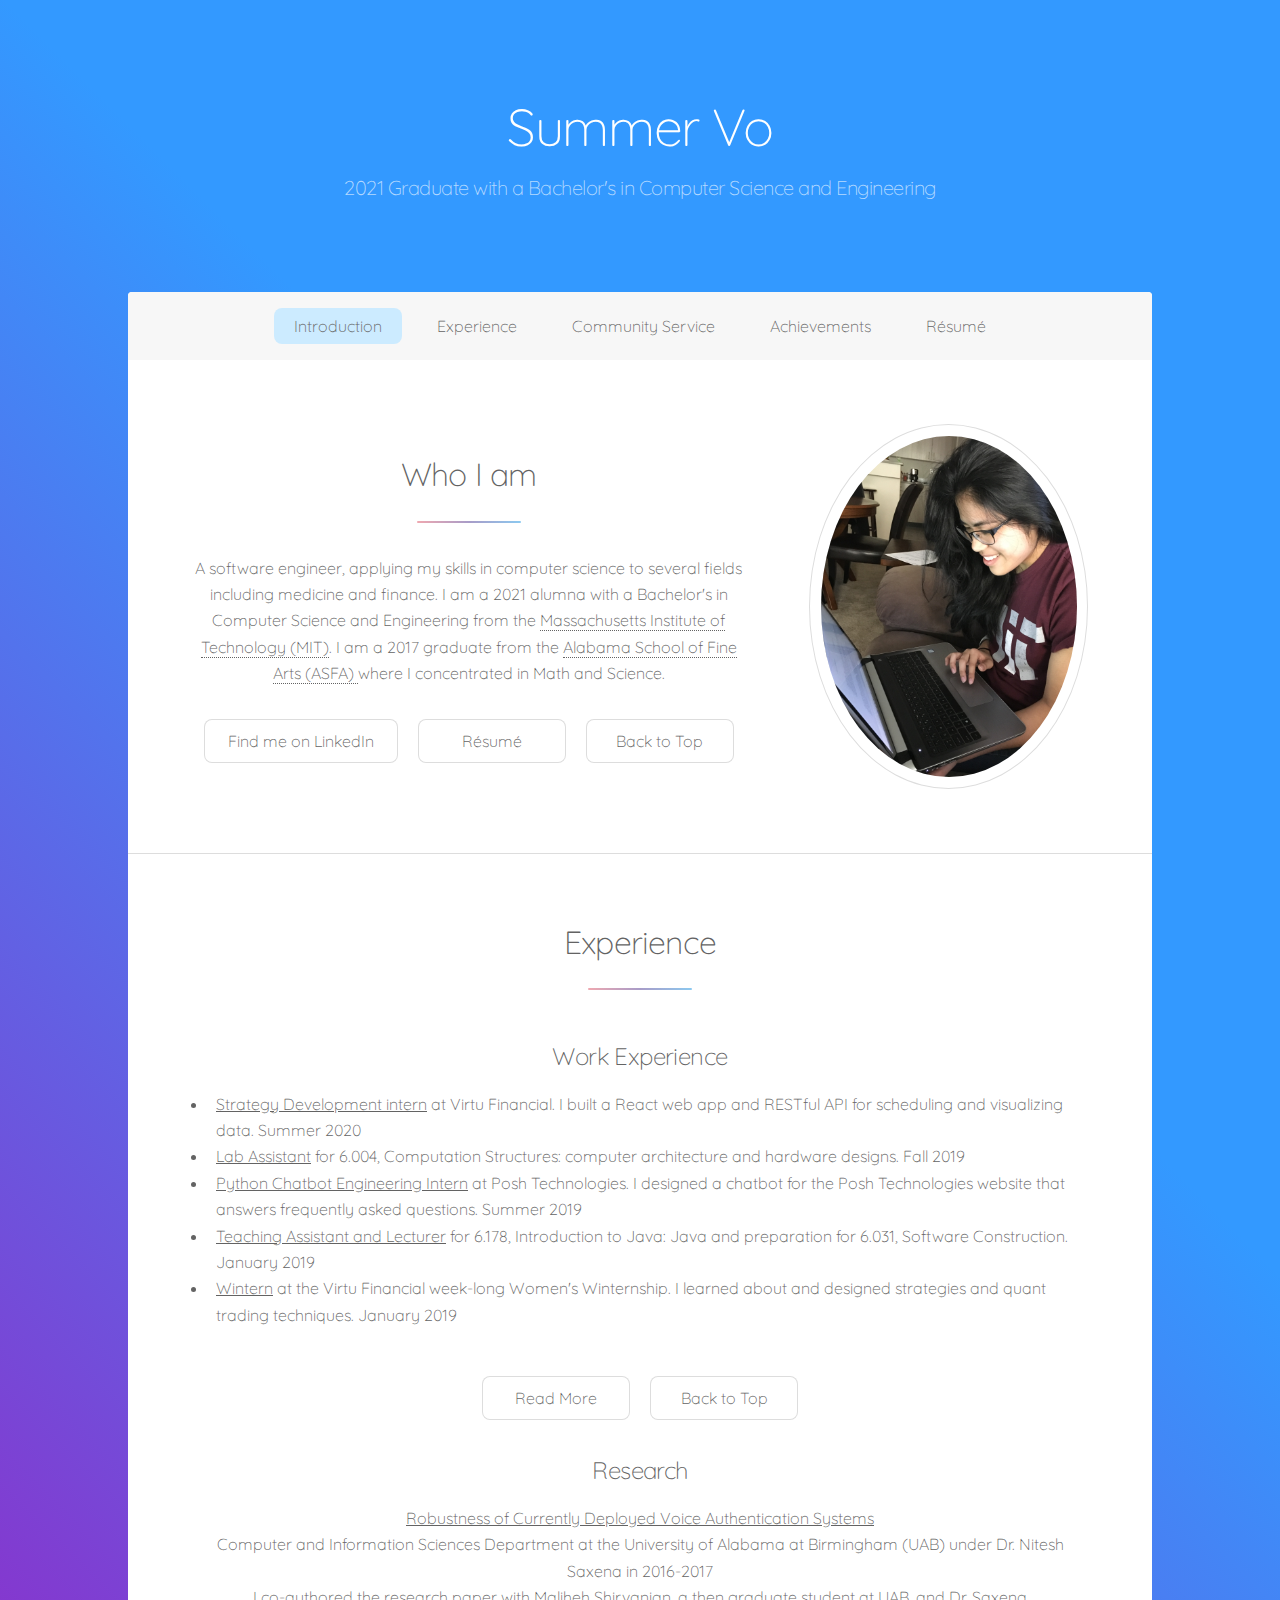
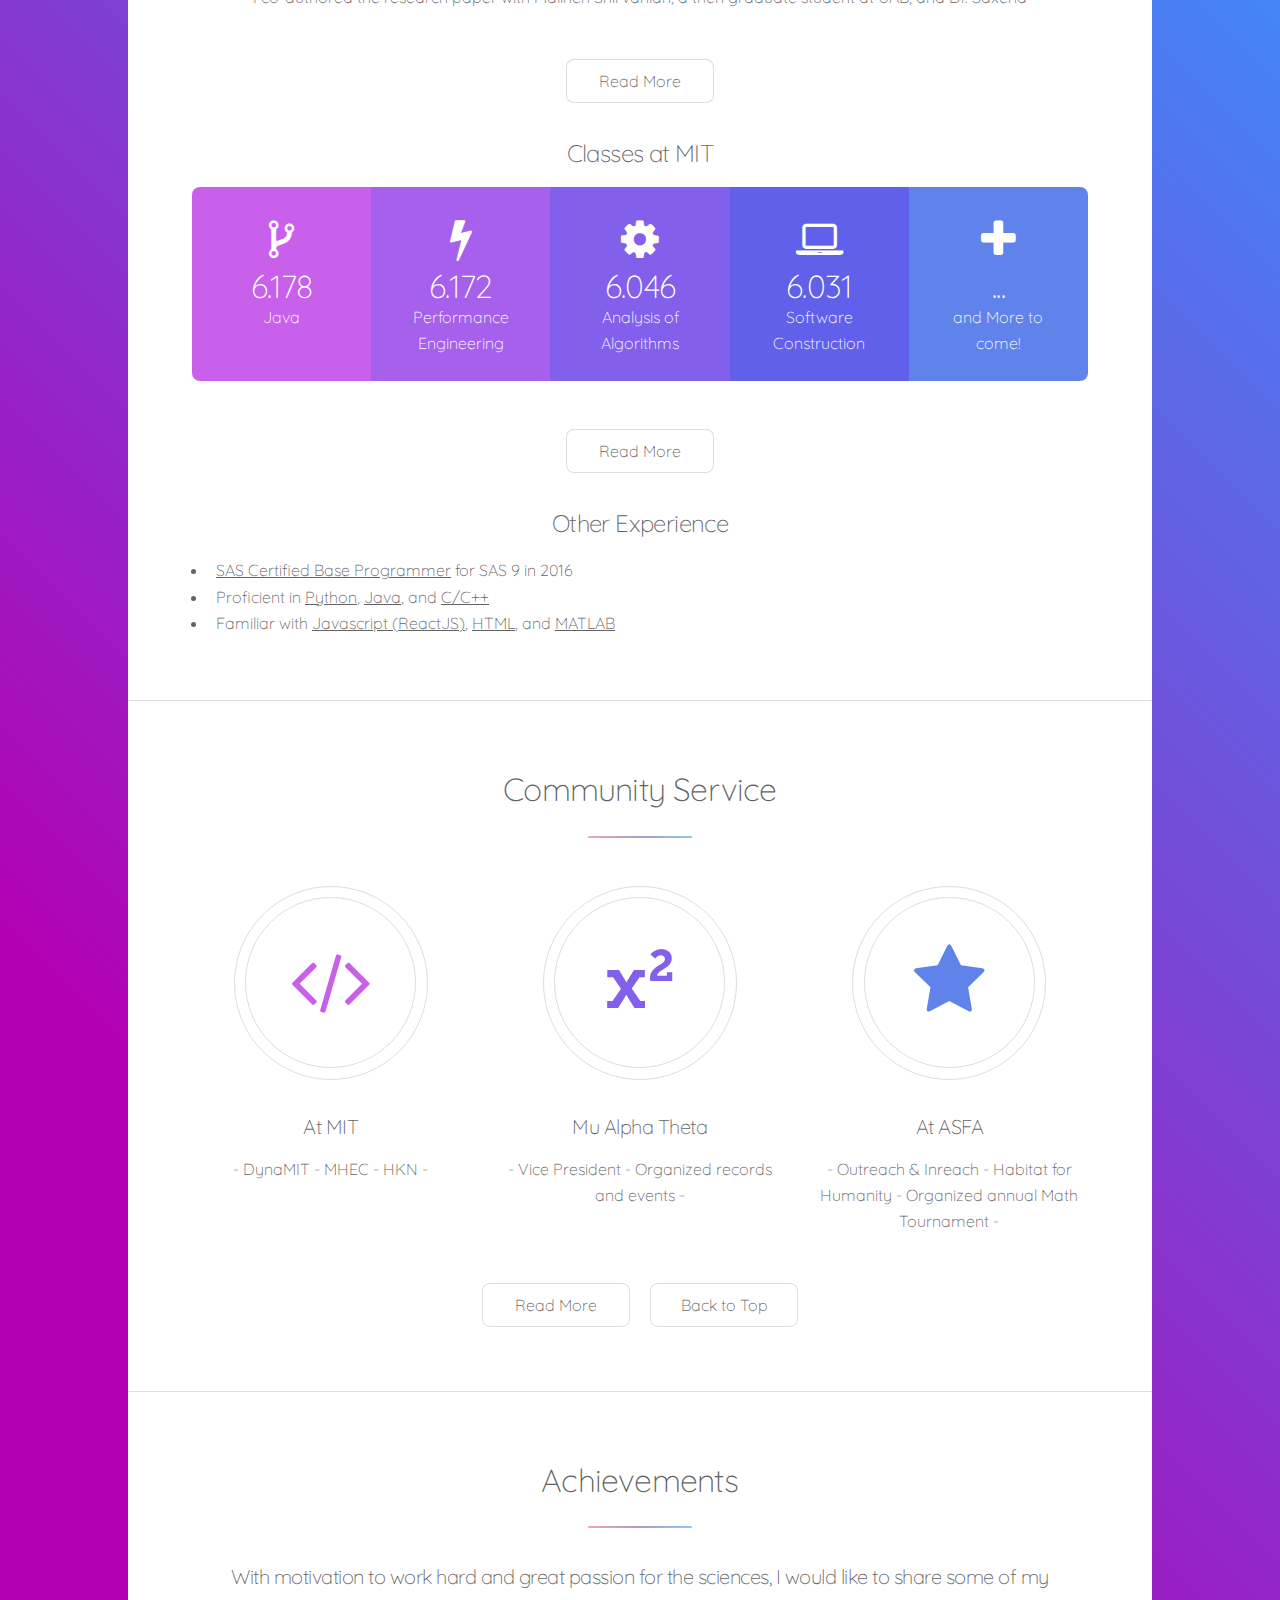
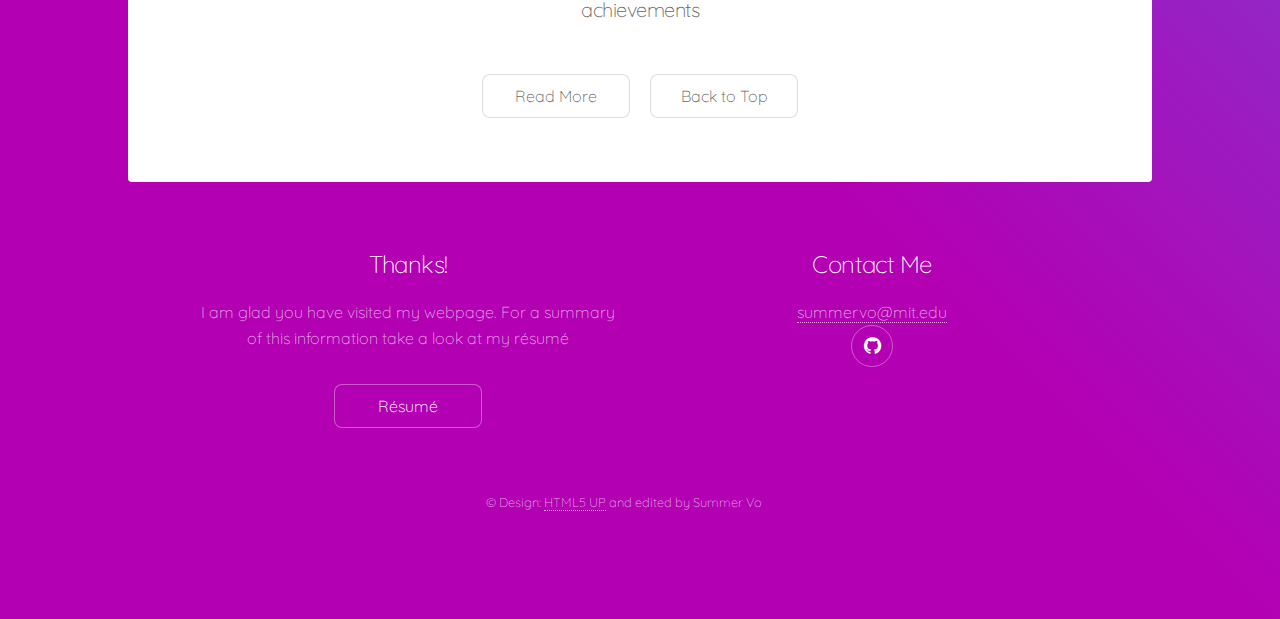
==== commit 1f5e9c64: "Updates from fall 2020" ====
--- a/index.html
+++ b/index.html
@@ -18,7 +18,7 @@
             <header id="header" class="alt">
                 <h1 class="header">Summer Vo</h1>
 				<p>
-                    Computer Science undergrad at MIT 2021 
+                    2021 Graduate with a Bachelor's in Computer Science and Engineering
                 </p>
             </header> 
             <!--Navigation Bar-->
@@ -52,7 +52,7 @@
 								<h2>Who I am</h2>
                             </header>
 				            <p>
-                                An aspiring software engineer seeking to apply computer science to several fields including medicine and finance. I am a 2017 alumna from the <a href="https://asfa.k12.al.us/">Alabama School of Fine Arts (ASFA) </a>where I concentrated in Math and Science. Currently I am an undergraduate student studying Computer Science at the <a href="http://web.mit.edu/">Massachusetts Institute of Technology (MIT). </a></p> 
+                                A software engineer, applying my skills in computer science to several fields including medicine and finance. I am a 2021 alumna with a Bachelor's in Computer Science and Engineering from the <a href="http://web.mit.edu/">Massachusetts Institute of Technology (MIT)</a>. I am a 2017 graduate from the <a href="https://asfa.k12.al.us/">Alabama School of Fine Arts (ASFA) </a>where I concentrated in Math and Science.</p> 
 				                <ul class="actions">
 								    <li><a href="https://www.linkedin.com/in/summer-vo" class="button">Find me on LinkedIn</a></li> 
                                     <li><a href="SummerVo_Resume.pdf" class="button">R&eacute;sum&eacute;</a></li> 
@@ -127,7 +127,7 @@
                     <ul style="text-align: left">
                         <li><u>SAS Certified Base Programmer</u> for SAS 9 in 2016</li> 
                         <li>Proficient in <u>Python</u>, <u>Java</u>, and <u>C/C++</u></li> 
-                        <li>Familiar with <u>Javascript</u>, <u>HTML</u>, and <u>MATLAB</u></li> 
+                        <li>Familiar with <u>Javascript (ReactJS)</u>, <u>HTML</u>, and <u>MATLAB</u></li> 
                     </ul>
                     
                 </section>
